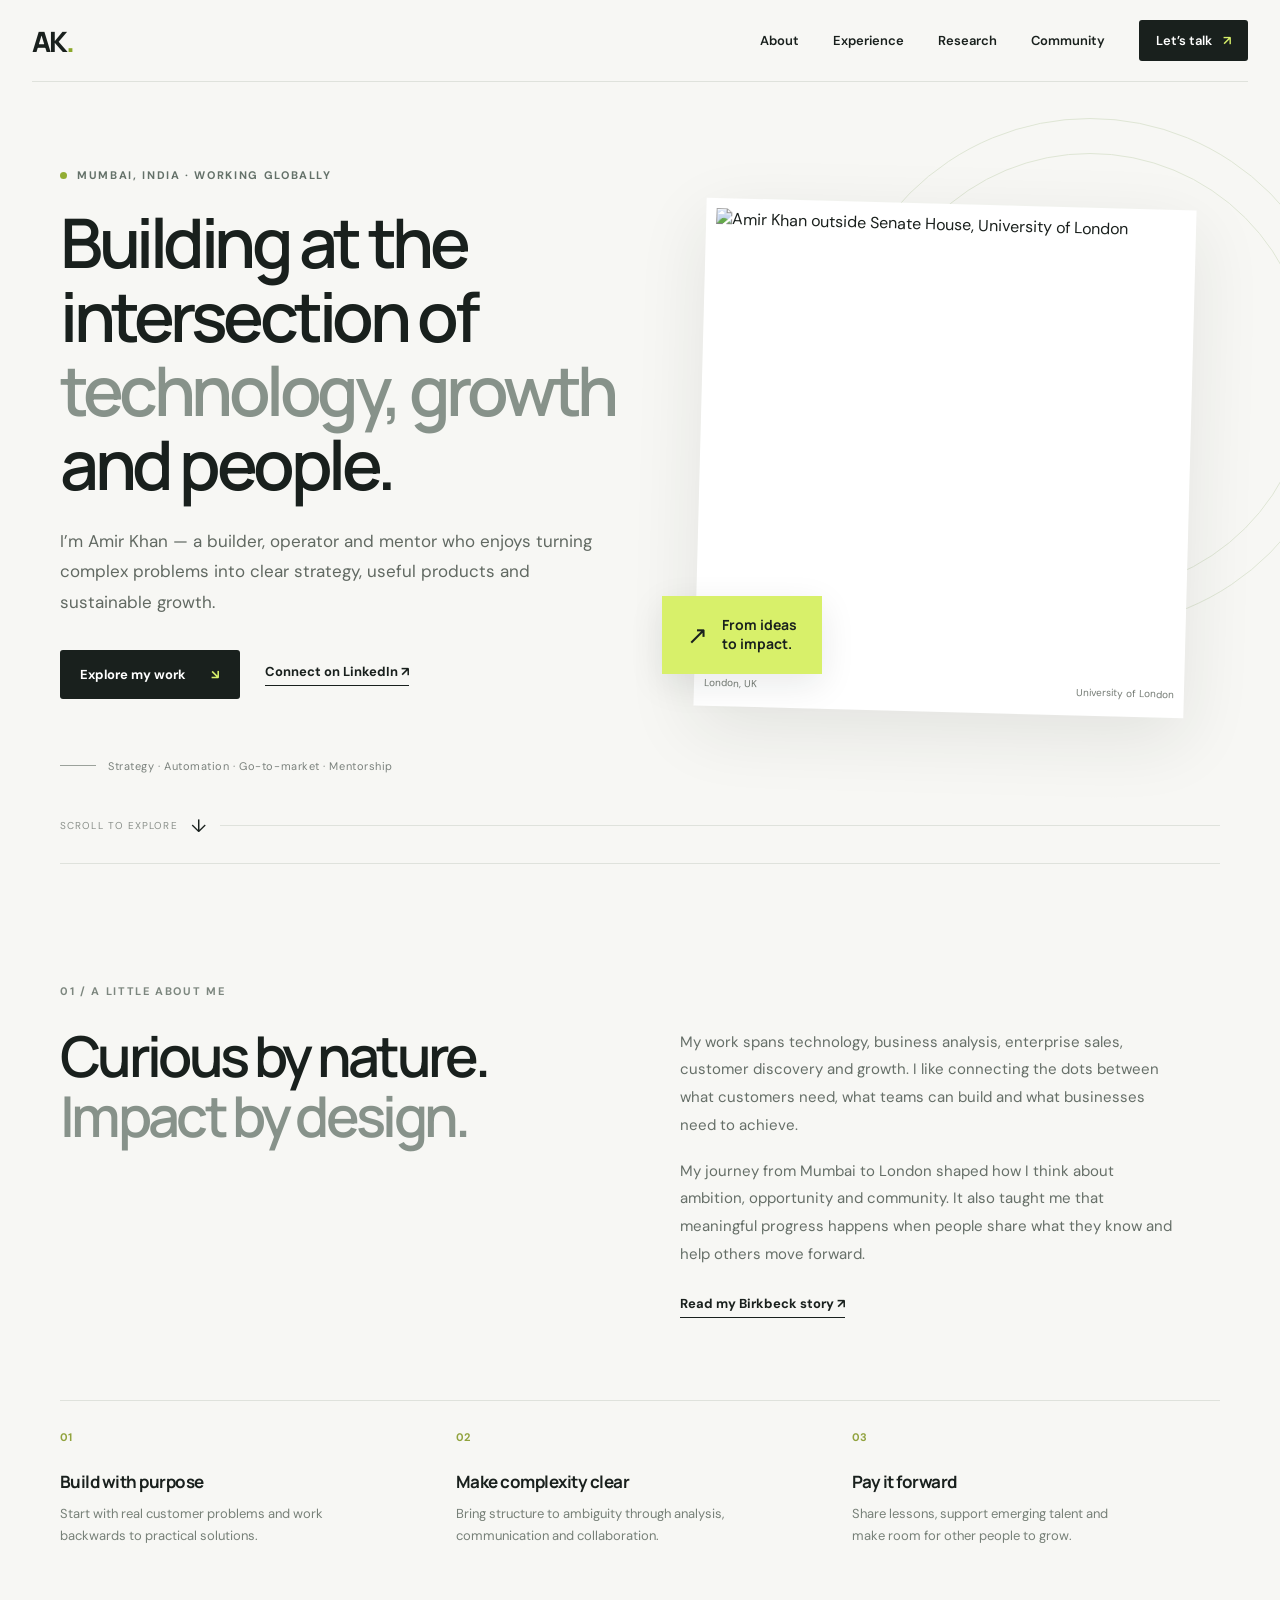
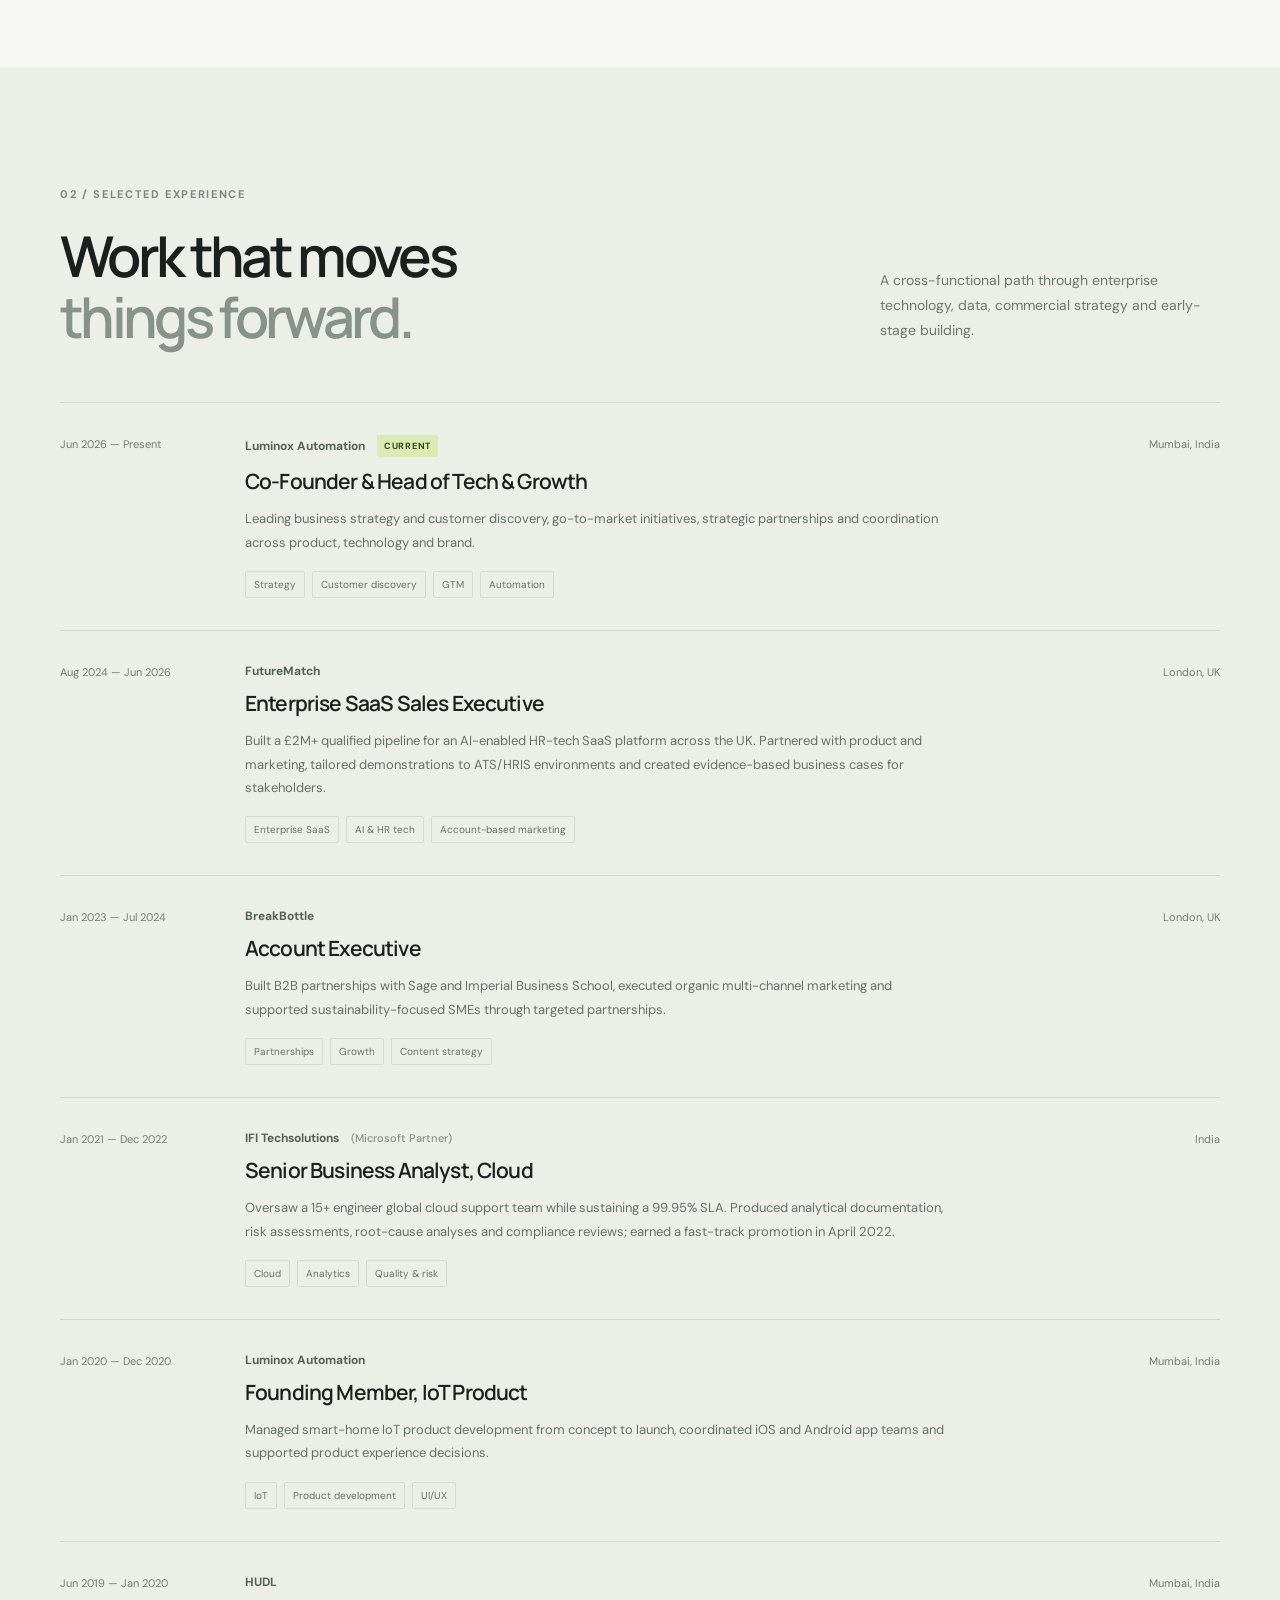
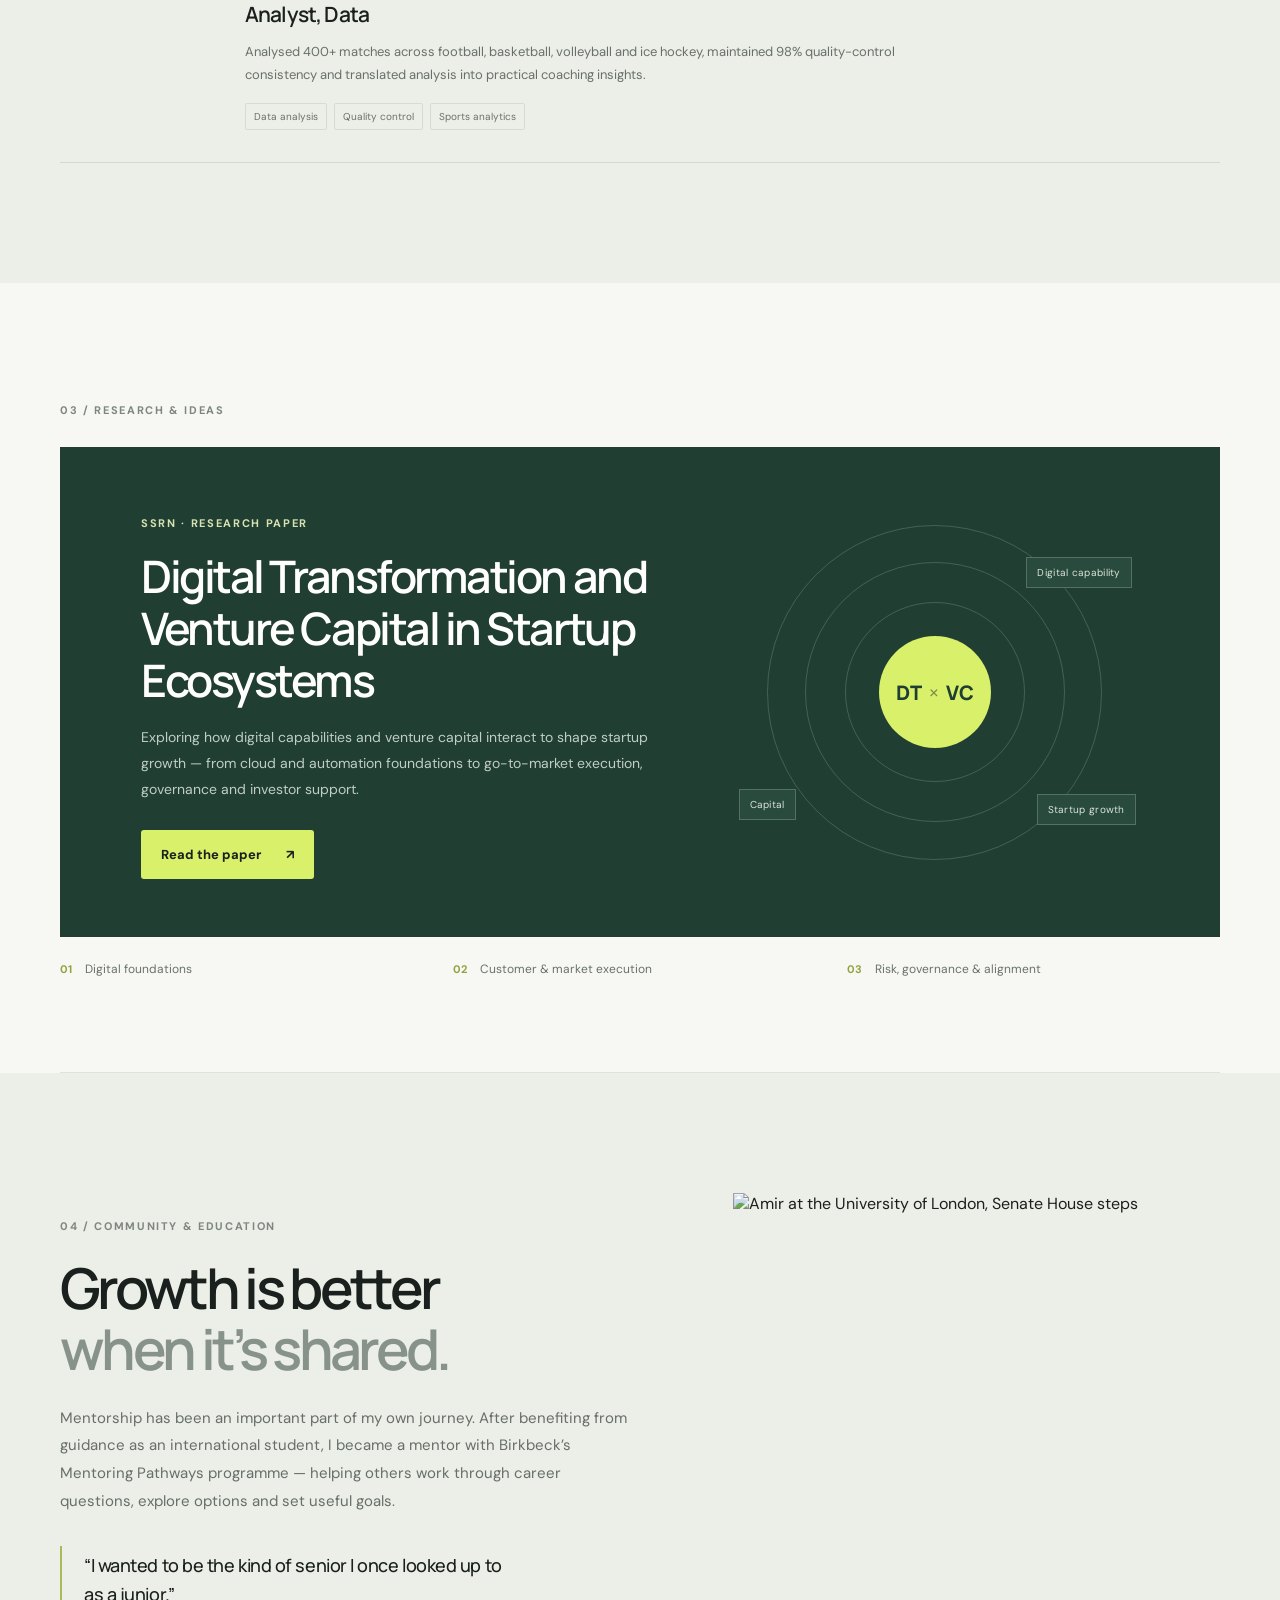
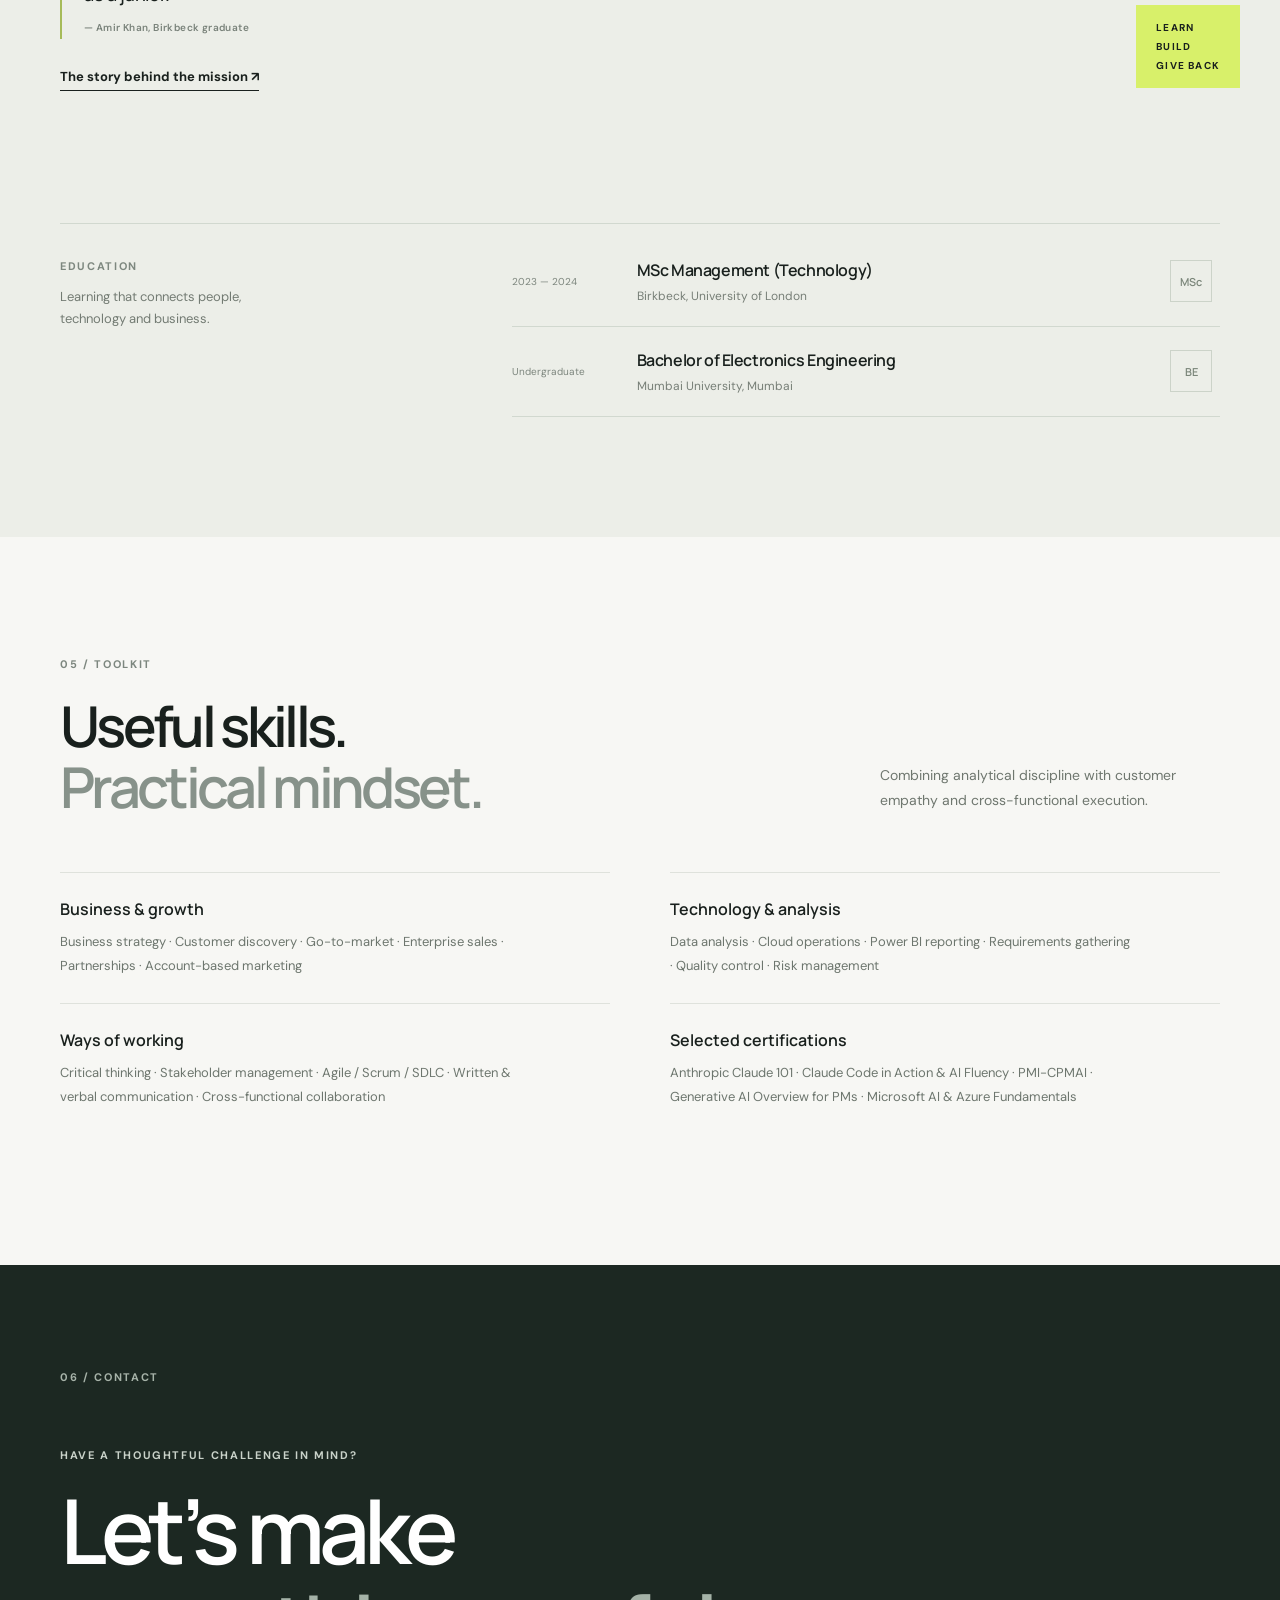
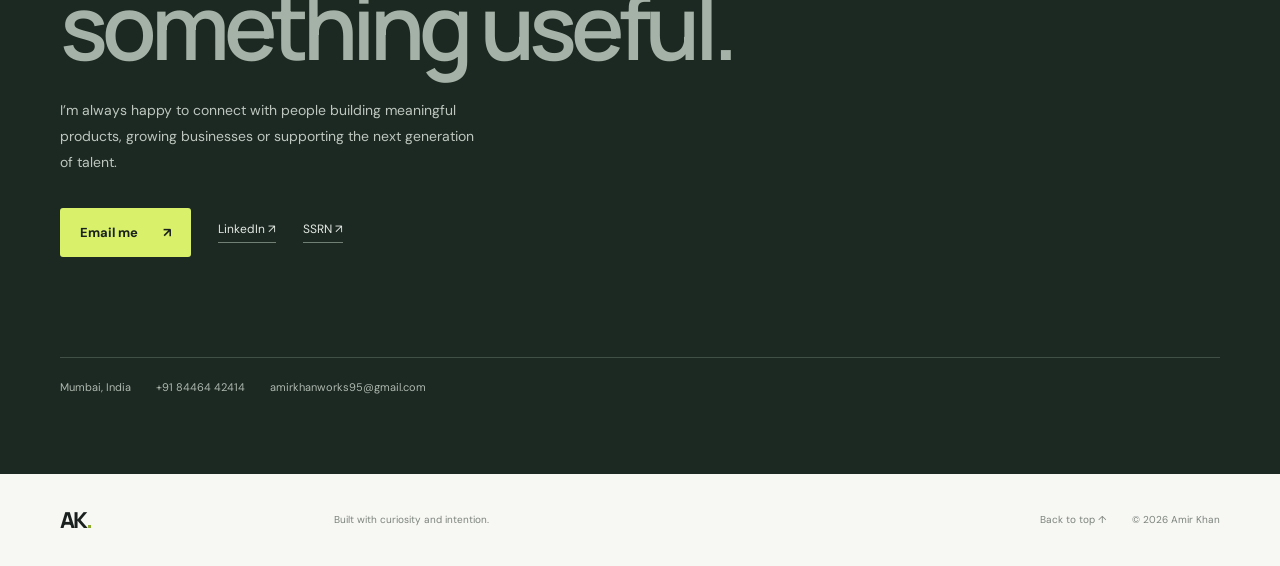
==== index.html @ 79681937 "Use reliable fallback imagery until personal photos are uploaded" ====
<!doctype html>
<html lang="en">
<head>
  <meta charset="utf-8">
  <meta name="viewport" content="width=device-width, initial-scale=1">
  <meta name="theme-color" content="#f7f7f4">
  <meta name="description" content="Amir Khan — builder, operator and mentor working across technology, growth, automation and startup ecosystems.">
  <title>Amir Khan — Builder, Operator, Mentor</title>
  <link rel="preconnect" href="https://fonts.googleapis.com">
  <link rel="preconnect" href="https://fonts.gstatic.com" crossorigin>
  <link href="https://fonts.googleapis.com/css2?family=DM+Sans:wght@400;500;600;700&family=Manrope:wght@400;500;600;700;800&display=swap" rel="stylesheet">
  <link rel="stylesheet" href="styles.css">
</head>
<body>
  <header class="site-header">
    <a class="wordmark" href="#top" aria-label="Amir Khan home">AK<span>.</span></a>
    <button class="menu-toggle" aria-expanded="false" aria-controls="site-nav">Menu</button>
    <nav id="site-nav" class="nav">
      <a href="#about">About</a>
      <a href="#work">Experience</a>
      <a href="#research">Research</a>
      <a href="#community">Community</a>
      <a class="nav-contact" href="#contact">Let’s talk <span>↗</span></a>
    </nav>
  </header>

  <main id="top">
    <section class="hero section-wrap">
      <div class="hero-copy">
        <p class="eyebrow"><span class="status-dot"></span> Mumbai, India · Working globally</p>
        <h1>Building at the intersection of <span>technology, growth</span> and people.</h1>
        <p class="hero-lede">I’m Amir Khan — a builder, operator and mentor who enjoys turning complex problems into clear strategy, useful products and sustainable growth.</p>
        <div class="hero-actions">
          <a class="button button-dark" href="#work">Explore my work <span>↘</span></a>
          <a class="text-link" href="https://linkedin.com/in/aaamirkhan" target="_blank" rel="noreferrer">Connect on LinkedIn ↗</a>
        </div>
        <div class="hero-note"><span class="note-line"></span><span>Strategy · Automation · Go-to-market · Mentorship</span></div>
      </div>
      <div class="hero-visual">
        <div class="photo-frame">
          <img src="https://images.unsplash.com/photo-1562774053-701939374585?auto=format&fit=crop&w=1100&q=85" alt="Amir Khan outside Senate House, University of London">
          <div class="photo-caption"><span>London, UK</span><span>University of London</span></div>
        </div>
        <div class="floating-card"><span class="floating-icon">↗</span><span>From ideas<br>to impact.</span></div>
        <div class="hero-orbit orbit-one"></div><div class="hero-orbit orbit-two"></div>
      </div>
      <div class="hero-bottom"><span>Scroll to explore</span><span class="scroll-mark">↓</span><span class="hero-bottom-line"></span></div>
    </section>

    <section id="about" class="intro section-wrap section">
      <div class="section-kicker">01 / A little about me</div>
      <div class="intro-content">
        <h2>Curious by nature.<br><span>Impact by design.</span></h2>
        <div class="intro-description">
          <p>My work spans technology, business analysis, enterprise sales, customer discovery and growth. I like connecting the dots between what customers need, what teams can build and what businesses need to achieve.</p>
          <p>My journey from Mumbai to London shaped how I think about ambition, opportunity and community. It also taught me that meaningful progress happens when people share what they know and help others move forward.</p>
          <a class="text-link" href="https://www.bbk.ac.uk/news/from-mentee-to-mentor-birkbeck-graduates-journey-comes-full-circle" target="_blank" rel="noreferrer">Read my Birkbeck story ↗</a>
        </div>
      </div>
      <div class="principles">
        <article><span>01</span><h3>Build with purpose</h3><p>Start with real customer problems and work backwards to practical solutions.</p></article>
        <article><span>02</span><h3>Make complexity clear</h3><p>Bring structure to ambiguity through analysis, communication and collaboration.</p></article>
        <article><span>03</span><h3>Pay it forward</h3><p>Share lessons, support emerging talent and make room for other people to grow.</p></article>
      </div>
    </section>

    <section id="work" class="work section">
      <div class="section-wrap">
        <div class="section-heading"><div><div class="section-kicker">02 / Selected experience</div><h2>Work that moves<br><span>things forward.</span></h2></div><p>A cross-functional path through enterprise technology, data, commercial strategy and early-stage building.</p></div>
        <div class="experience-list">
          <article class="experience-item">
            <div class="experience-date">Jun 2026 — Present</div>
            <div class="experience-main"><div class="experience-company">Luminox Automation <span class="tag">Current</span></div><h3>Co-Founder &amp; Head of Tech &amp; Growth</h3><p>Leading business strategy and customer discovery, go-to-market initiatives, strategic partnerships and coordination across product, technology and brand.</p><div class="chips"><span>Strategy</span><span>Customer discovery</span><span>GTM</span><span>Automation</span></div></div>
            <div class="experience-location">Mumbai, India</div>
          </article>
          <article class="experience-item">
            <div class="experience-date">Aug 2024 — Jun 2026</div>
            <div class="experience-main"><div class="experience-company">FutureMatch</div><h3>Enterprise SaaS Sales Executive</h3><p>Built a £2M+ qualified pipeline for an AI-enabled HR-tech SaaS platform across the UK. Partnered with product and marketing, tailored demonstrations to ATS/HRIS environments and created evidence-based business cases for stakeholders.</p><div class="chips"><span>Enterprise SaaS</span><span>AI &amp; HR tech</span><span>Account-based marketing</span></div></div>
            <div class="experience-location">London, UK</div>
          </article>
          <article class="experience-item">
            <div class="experience-date">Jan 2023 — Jul 2024</div>
            <div class="experience-main"><div class="experience-company">BreakBottle</div><h3>Account Executive</h3><p>Built B2B partnerships with Sage and Imperial Business School, executed organic multi-channel marketing and supported sustainability-focused SMEs through targeted partnerships.</p><div class="chips"><span>Partnerships</span><span>Growth</span><span>Content strategy</span></div></div>
            <div class="experience-location">London, UK</div>
          </article>
          <article class="experience-item">
            <div class="experience-date">Jan 2021 — Dec 2022</div>
            <div class="experience-main"><div class="experience-company">IFI Techsolutions <span class="muted">(Microsoft Partner)</span></div><h3>Senior Business Analyst, Cloud</h3><p>Oversaw a 15+ engineer global cloud support team while sustaining a 99.95% SLA. Produced analytical documentation, risk assessments, root-cause analyses and compliance reviews; earned a fast-track promotion in April 2022.</p><div class="chips"><span>Cloud</span><span>Analytics</span><span>Quality &amp; risk</span></div></div>
            <div class="experience-location">India</div>
          </article>
          <article class="experience-item">
            <div class="experience-date">Jan 2020 — Dec 2020</div>
            <div class="experience-main"><div class="experience-company">Luminox Automation</div><h3>Founding Member, IoT Product</h3><p>Managed smart-home IoT product development from concept to launch, coordinated iOS and Android app teams and supported product experience decisions.</p><div class="chips"><span>IoT</span><span>Product development</span><span>UI/UX</span></div></div>
            <div class="experience-location">Mumbai, India</div>
          </article>
          <article class="experience-item">
            <div class="experience-date">Jun 2019 — Jan 2020</div>
            <div class="experience-main"><div class="experience-company">HUDL</div><h3>Analyst, Data</h3><p>Analysed 400+ matches across football, basketball, volleyball and ice hockey, maintained 98% quality-control consistency and translated analysis into practical coaching insights.</p><div class="chips"><span>Data analysis</span><span>Quality control</span><span>Sports analytics</span></div></div>
            <div class="experience-location">Mumbai, India</div>
          </article>
        </div>
      </div>
    </section>

    <section id="research" class="research section-wrap section">
      <div class="section-kicker">03 / Research &amp; ideas</div>
      <div class="research-feature">
        <div class="research-copy"><p class="eyebrow">SSRN · Research paper</p><h2>Digital Transformation and Venture Capital in Startup Ecosystems</h2><p>Exploring how digital capabilities and venture capital interact to shape startup growth — from cloud and automation foundations to go-to-market execution, governance and investor support.</p><a class="button button-light" href="https://papers.ssrn.com/sol3/papers.cfm?abstract_id=6210800" target="_blank" rel="noreferrer">Read the paper <span>↗</span></a></div>
        <div class="research-graphic" aria-hidden="true"><div class="graphic-ring ring-a"></div><div class="graphic-ring ring-b"></div><div class="graphic-ring ring-c"></div><div class="graphic-core">DT<span>×</span>VC</div><span class="graphic-label label-a">Digital capability</span><span class="graphic-label label-b">Capital</span><span class="graphic-label label-c">Startup growth</span></div>
      </div>
      <div class="research-points"><div><span>01</span><p>Digital foundations</p></div><div><span>02</span><p>Customer &amp; market execution</p></div><div><span>03</span><p>Risk, governance &amp; alignment</p></div></div>
    </section>

    <section id="community" class="community section">
      <div class="section-wrap community-grid">
        <div class="community-copy"><div class="section-kicker">04 / Community &amp; education</div><h2>Growth is better<br><span>when it’s shared.</span></h2><p>Mentorship has been an important part of my own journey. After benefiting from guidance as an international student, I became a mentor with Birkbeck’s Mentoring Pathways programme — helping others work through career questions, explore options and set useful goals.</p><blockquote>“I wanted to be the kind of senior I once looked up to as a junior.”<cite>— Amir Khan, Birkbeck graduate</cite></blockquote><a class="text-link" href="https://www.bbk.ac.uk/news/from-mentee-to-mentor-birkbeck-graduates-journey-comes-full-circle" target="_blank" rel="noreferrer">The story behind the mission ↗</a></div>
        <div class="community-photo"><img src="https://images.unsplash.com/photo-1564981797816-1043664bf78d?auto=format&fit=crop&w=1100&q=85" alt="Amir at the University of London, Senate House steps"><div class="photo-stamp"><span>LEARN</span><span>BUILD</span><span>GIVE BACK</span></div></div>
      </div>
      <div class="section-wrap education">
        <div class="education-heading"><div class="section-kicker">Education</div><p>Learning that connects people, technology and business.</p></div>
        <div class="education-list">
          <article><div class="edu-year">2023 — 2024</div><div><h3>MSc Management (Technology)</h3><p>Birkbeck, University of London</p></div><span class="edu-mark">MSc</span></article>
          <article><div class="edu-year">Undergraduate</div><div><h3>Bachelor of Electronics Engineering</h3><p>Mumbai University, Mumbai</p></div><span class="edu-mark">BE</span></article>
        </div>
      </div>
    </section>

    <section class="skills section-wrap section">
      <div class="section-kicker">05 / Toolkit</div><div class="section-heading"><div><h2>Useful skills.<br><span>Practical mindset.</span></h2></div><p>Combining analytical discipline with customer empathy and cross-functional execution.</p></div>
      <div class="skill-groups">
        <div><h3>Business &amp; growth</h3><p>Business strategy · Customer discovery · Go-to-market · Enterprise sales · Partnerships · Account-based marketing</p></div>
        <div><h3>Technology &amp; analysis</h3><p>Data analysis · Cloud operations · Power BI reporting · Requirements gathering · Quality control · Risk management</p></div>
        <div><h3>Ways of working</h3><p>Critical thinking · Stakeholder management · Agile / Scrum / SDLC · Written &amp; verbal communication · Cross-functional collaboration</p></div>
        <div><h3>Selected certifications</h3><p>Anthropic Claude 101 · Claude Code in Action &amp; AI Fluency · PMI-CPMAI · Generative AI Overview for PMs · Microsoft AI &amp; Azure Fundamentals</p></div>
      </div>
    </section>

    <section id="contact" class="contact section">
      <div class="section-wrap contact-wrap"><div class="section-kicker">06 / Contact</div><p class="eyebrow">Have a thoughtful challenge in mind?</p><h2>Let’s make<br><span>something useful.</span></h2><p class="contact-lede">I’m always happy to connect with people building meaningful products, growing businesses or supporting the next generation of talent.</p><div class="contact-actions"><a class="button button-light" href="mailto:amirkhanworks95@gmail.com">Email me <span>↗</span></a><a class="contact-link" href="https://linkedin.com/in/aaamirkhan" target="_blank" rel="noreferrer">LinkedIn ↗</a><a class="contact-link" href="https://papers.ssrn.com/sol3/papers.cfm?abstract_id=6210800" target="_blank" rel="noreferrer">SSRN ↗</a></div><div class="contact-meta"><span>Mumbai, India</span><span>+91 84464 42414</span><a href="mailto:amirkhanworks95@gmail.com">amirkhanworks95@gmail.com</a></div></div>
    </section>
  </main>

  <footer class="footer section-wrap"><a class="wordmark" href="#top">AK<span>.</span></a><p>Built with curiosity and intention.</p><a href="#top" class="back-top">Back to top ↑</a><span class="copyright">© <span id="year"></span> Amir Khan</span></footer>
  <script src="script.js"></script>
</body>
</html>
---- styles.css ----
:root{--ink:#19201d;--muted:#777e78;--paper:#f7f7f4;--white:#fff;--line:#dfe2dc;--lime:#d8f06a;--forest:#203e32;--display:"Manrope",sans-serif;--body:"DM Sans",sans-serif}*{box-sizing:border-box}html{scroll-behavior:smooth;scroll-padding-top:90px}body{margin:0;background:var(--paper);color:var(--ink);font-family:var(--body);-webkit-font-smoothing:antialiased}a{color:inherit;text-decoration:none}img{display:block;max-width:100%}.section-wrap{width:min(1160px,calc(100% - 64px));margin-inline:auto}.section{padding-top:120px;padding-bottom:120px}.site-header{height:82px;display:flex;align-items:center;justify-content:space-between;width:min(1280px,calc(100% - 64px));margin:auto;border-bottom:1px solid var(--line)}.wordmark{font-family:var(--display);font-weight:800;letter-spacing:-.08em;font-size:28px}.wordmark span{color:#8ca82a}.nav{display:flex;align-items:center;gap:34px;font-size:13px;font-weight:600}.nav a{transition:opacity .2s}.nav a:hover,.text-link:hover{opacity:.58}.nav-contact{background:var(--ink);color:white;padding:12px 17px;border-radius:3px}.nav-contact span{margin-left:8px;color:var(--lime)}.menu-toggle{display:none;background:none;border:0;font:600 14px var(--body)}.hero{min-height:690px;display:grid;grid-template-columns:1.05fr .95fr;gap:44px;align-items:center;padding-top:75px;padding-bottom:90px;position:relative}.eyebrow,.section-kicker{font-size:11px;text-transform:uppercase;letter-spacing:.15em;font-weight:700}.eyebrow{display:flex;align-items:center;gap:10px;color:#647169}.status-dot{height:7px;width:7px;display:inline-block;border-radius:50%;background:#92ad33}.hero h1,.intro h2,.section-heading h2,.community h2,.contact h2{font-family:var(--display);font-weight:600;letter-spacing:-.065em;line-height:1.08;margin:24px 0}.hero h1{font-size:clamp(46px,5.35vw,72px);max-width:660px}.hero h1 span,.intro h2 span,.section-heading h2 span,.community h2 span{color:#87928a}.hero-lede{font-size:17px;line-height:1.8;color:#616962;max-width:535px}.hero-actions{display:flex;align-items:center;gap:25px;margin-top:32px}.button{display:inline-flex;align-items:center;gap:25px;padding:16px 20px;font-size:13px;font-weight:700;border-radius:3px;transition:transform .2s,background .2s}.button:hover{transform:translateY(-2px)}.button-dark{background:var(--ink);color:white}.button-dark span{color:var(--lime)}.button-light{background:var(--lime);color:var(--ink)}.text-link{font-size:13px;font-weight:700;border-bottom:1px solid currentColor;padding-bottom:5px;transition:opacity .2s}.hero-note{display:flex;align-items:center;gap:12px;margin-top:60px;font-size:11px;letter-spacing:.05em;color:#7b827d}.note-line{width:36px;height:1px;background:#9ba29b}.hero-visual{position:relative;padding:16px 30px 30px 10px}.photo-frame{position:relative;z-index:2;background:white;padding:10px 10px 0;box-shadow:0 22px 70px #20282018;transform:rotate(1.5deg)}.photo-frame img{width:100%;height:450px;object-fit:cover;object-position:center 30%;filter:saturate(.8)}.photo-caption{height:48px;display:flex;align-items:center;justify-content:space-between;font-size:10px;color:#737a73}.floating-card{position:absolute;z-index:3;left:-28px;bottom:68px;background:var(--lime);padding:20px 25px;display:flex;align-items:center;gap:14px;font-family:var(--display);font-size:14px;font-weight:700;line-height:1.35;box-shadow:0 10px 35px #19201d18}.floating-icon{font-size:25px;font-weight:400}.hero-orbit{position:absolute;border:1px solid #dfe6d5;border-radius:50%;z-index:1}.orbit-one{width:440px;height:440px;right:-90px;top:-35px}.orbit-two{width:510px;height:510px;right:-125px;top:-70px}.hero-bottom{position:absolute;bottom:25px;left:0;right:0;display:flex;align-items:center;gap:13px;font-size:10px;letter-spacing:.11em;text-transform:uppercase;color:#8b918b}.scroll-mark{font-size:18px;color:var(--ink)}.hero-bottom-line{height:1px;flex:1;background:var(--line)}.section-kicker{color:#7d877f;white-space:nowrap}.intro{border-top:1px solid var(--line)}.intro-content{display:grid;grid-template-columns:1fr 1fr;gap:80px;align-items:start;margin-top:28px}.intro h2,.section-heading h2,.community h2{font-size:clamp(38px,4.4vw,58px);margin:0}.intro-description{padding-top:3px;max-width:500px}.intro-description p,.community-copy>p{font-size:15px;line-height:1.85;color:#666f68;margin:0 0 18px}.intro-description .text-link{display:inline-block;margin-top:8px}.principles{display:grid;grid-template-columns:repeat(3,1fr);gap:28px;margin-top:82px;padding-top:24px;border-top:1px solid var(--line)}.principles article{padding-right:22px}.principles article>span,.research-points span{font-size:11px;color:#91a33e;font-weight:700}.principles h3{font-family:var(--display);font-size:17px;letter-spacing:-.03em;margin:24px 0 10px}.principles p{font-size:13px;line-height:1.7;color:#778078;margin:0;max-width:270px}.work{background:#eceee8}.section-heading{display:flex;justify-content:space-between;align-items:end;gap:40px;margin-bottom:55px}.section-heading h2{margin-top:25px}.section-heading>p{max-width:340px;font-size:14px;line-height:1.8;color:#6f776f;margin:0 0 4px}.experience-list{border-top:1px solid #d2d8cf}.experience-item{display:grid;grid-template-columns:150px 1fr 120px;gap:35px;border-bottom:1px solid #d2d8cf;padding:32px 0}.experience-date,.experience-location{font-size:11px;color:#747e75;line-height:1.7}.experience-location{text-align:right}.experience-company{font-size:12px;font-weight:700;color:#536358;margin-bottom:10px;display:flex;align-items:center;gap:12px}.tag{font-size:9px;font-weight:700;text-transform:uppercase;letter-spacing:.08em;color:#344523;background:#dcebb1;padding:5px 7px}.experience-main h3{font-family:var(--display);font-size:21px;letter-spacing:-.04em;margin:0 0 12px;font-weight:600}.experience-main>p{font-size:13px;line-height:1.8;color:#687169;max-width:700px;margin:0}.muted{color:#8b938b;font-size:11px;font-weight:500}.chips{display:flex;gap:7px;flex-wrap:wrap;margin-top:17px}.chips span{border:1px solid #d7dcd3;border-radius:2px;padding:6px 8px;font-size:10px;color:#697269}.research{padding-bottom:0}.research-feature{display:grid;grid-template-columns:1fr .75fr;gap:45px;align-items:center;background:var(--forest);color:white;margin-top:30px;padding:58px 7%;overflow:hidden;position:relative}.research-copy{position:relative;z-index:2}.research-copy .eyebrow{color:#d6e3b1}.research-copy h2{font:600 clamp(30px,3.5vw,46px)/1.15 var(--display);letter-spacing:-.055em;margin:20px 0}.research-copy>p:not(.eyebrow){font-size:14px;line-height:1.85;color:#c0cec4;max-width:520px;margin-bottom:27px}.research-graphic{height:320px;position:relative;display:flex;align-items:center;justify-content:center}.graphic-ring{position:absolute;border:1px solid #8da89455;border-radius:50%;aspect-ratio:1}.ring-a{width:180px}.ring-b{width:260px}.ring-c{width:335px}.graphic-core{height:112px;width:112px;border-radius:50%;display:flex;align-items:center;justify-content:center;gap:7px;background:var(--lime);color:#203e32;font:800 20px var(--display);z-index:1}.graphic-core span{font-weight:400;color:#7b8c4b}.graphic-label{position:absolute;font-size:10px;letter-spacing:.03em;color:#dbe4db;background:#294b3d;padding:8px 10px;border:1px solid #54725f}.label-a{top:25px;right:7px}.label-b{bottom:32px;left:8px}.label-c{bottom:27px;right:3px}.research-points{display:grid;grid-template-columns:repeat(3,1fr);gap:20px;padding:24px 0 95px;border-bottom:1px solid var(--line)}.research-points>div{display:flex;gap:13px;align-items:center}.research-points p{margin:0;font-size:12px;color:#69736a}.community{background:#eceee8}.community-grid{display:grid;grid-template-columns:1fr .85fr;align-items:center;gap:100px}.community h2{margin:25px 0}.community-copy blockquote{margin:30px 0 26px;padding:5px 0 5px 22px;border-left:2px solid #a6bb59;font:500 18px/1.6 var(--display);letter-spacing:-.025em;max-width:450px}.community-copy cite{display:block;font:600 10px var(--body);letter-spacing:.04em;color:#79827a;margin-top:13px}.community-photo{height:520px;position:relative}.community-photo img{width:100%;height:100%;object-fit:cover;object-position:center 20%;filter:saturate(.75)}.photo-stamp{position:absolute;right:-20px;bottom:25px;display:flex;flex-direction:column;gap:6px;background:var(--lime);padding:16px 20px;font-size:10px;letter-spacing:.12em;font-weight:700}.education{display:grid;grid-template-columns:.7fr 1.3fr;gap:70px;margin-top:110px;padding-top:35px;border-top:1px solid #d1d8cf}.education-heading p{font-size:13px;color:#737b73;line-height:1.7;max-width:200px}.education-list article{display:grid;grid-template-columns:105px 1fr 50px;gap:20px;align-items:center;padding:22px 0;border-bottom:1px solid #d1d8cf}.education-list article:first-child{padding-top:0}.edu-year{font-size:10px;color:#7c857d}.education-list h3{font:600 16px var(--display);letter-spacing:-.025em;margin:0 0 7px}.education-list p{font-size:12px;color:#777f77;margin:0}.edu-mark{display:grid;place-items:center;width:42px;height:42px;border:1px solid #ccd3c9;font:600 11px var(--display);color:#7b867a}.skills{padding-bottom:130px}.skill-groups{display:grid;grid-template-columns:1fr 1fr;gap:0 60px;margin-top:42px}.skill-groups>div{padding:25px 0;border-top:1px solid var(--line)}.skill-groups h3{font:600 16px var(--display);margin:0 0 10px}.skill-groups p{font-size:13px;line-height:1.85;color:#6d766e;margin:0;max-width:460px}.contact{background:#1c2822;color:#fff;padding:105px 0 80px}.contact-wrap{position:relative}.contact .section-kicker{color:#a7b3a9}.contact .eyebrow{color:#c9d2c9;margin-top:64px}.contact h2{font-size:clamp(50px,7vw,90px);margin:20px 0 23px}.contact h2 span{color:#a4b2a7}.contact-lede{max-width:430px;color:#bdc7bf;font-size:14px;line-height:1.85}.contact-actions{display:flex;align-items:center;gap:27px;margin-top:32px}.contact-link{font-size:12px;color:#e3e9e3;border-bottom:1px solid #718075;padding-bottom:5px}.contact-meta{display:flex;flex-wrap:wrap;gap:25px;margin-top:100px;padding-top:22px;border-top:1px solid #405047;color:#aeb9b0;font-size:11px}.contact-meta a:hover{color:var(--lime)}.footer{display:grid;grid-template-columns:1fr 2fr 1fr auto;gap:25px;align-items:center;min-height:92px}.footer p,.copyright,.back-top{font-size:10px;color:#7b837c;margin:0}.back-top{text-align:right}.copyright{text-align:right}.footer .wordmark{font-size:22px}.menu-open .nav{display:flex}@media(max-width:900px){.hero{gap:25px;min-height:610px}.hero h1{font-size:clamp(42px,6vw,60px)}.photo-frame img{height:390px}.hero-orbit{transform:scale(.8);transform-origin:center}.community-grid{gap:50px}.community-photo{height:450px}.research-feature{padding:45px 5%;gap:20px}.research-graphic{transform:scale(.85)}}@media(max-width:680px){.section-wrap,.site-header{width:calc(100% - 40px)}.site-header{height:70px}.menu-toggle{display:block}.nav{display:none;position:absolute;z-index:10;top:70px;left:0;right:0;background:var(--paper);padding:22px 20px 26px;flex-direction:column;align-items:stretch;gap:20px;border-bottom:1px solid var(--line)}.menu-open .nav{display:flex}.nav-contact{align-self:flex-start}.hero{display:flex;flex-direction:column;align-items:stretch;padding-top:60px;padding-bottom:80px;gap:42px}.hero h1{font-size:clamp(42px,12vw,60px)}.hero-lede{font-size:15px}.hero-note{margin-top:35px}.hero-visual{width:88%;align-self:center;padding:0 6px 20px}.photo-frame img{height:410px}.floating-card{left:-30px;bottom:55px}.hero-orbit{right:-100px;top:-50px;transform:scale(.75)}.orbit-two{display:none}.hero-bottom{bottom:18px}.section{padding-top:80px;padding-bottom:80px}.intro-content,.community-grid,.education,.research-feature{grid-template-columns:1fr;gap:28px}.intro h2,.section-heading h2,.community h2{font-size:43px}.principles{grid-template-columns:1fr;gap:28px;margin-top:50px}.principles article{display:grid;grid-template-columns:26px 1fr;gap:0 15px;padding:0}.principles article>span{grid-row:span 2}.principles h3{margin:0 0 8px}.principles p{max-width:none}.section-heading{display:block;margin-bottom:35px}.section-heading>p{margin-top:24px}.experience-item{grid-template-columns:1fr auto;gap:10px 18px;padding:25px 0}.experience-date{grid-column:1}.experience-location{grid-column:2;grid-row:1;text-align:right}.experience-main{grid-column:1 / -1}.experience-main h3{font-size:19px}.research-feature{padding:34px 24px}.research-copy h2{font-size:34px}.research-graphic{height:270px;transform:scale(.88);margin-top:-12px}.ring-c{width:300px}.research-points{grid-template-columns:1fr;gap:13px;padding:22px 0 65px}.community-photo{height:440px;width:92%;margin-left:auto}.photo-stamp{right:-14px}.education{margin-top:65px;padding-top:28px}.education-heading p{max-width:300px}.education-list article{grid-template-columns:83px 1fr 40px;gap:12px}.education-list h3{font-size:14px;line-height:1.45}.edu-mark{height:36px;width:36px}.skill-groups{grid-template-columns:1fr;gap:0;margin-top:25px}.contact{padding:80px 0 55px}.contact .eyebrow{margin-top:50px}.contact h2{font-size:clamp(47px,13vw,72px)}.contact-meta{gap:14px 20px;margin-top:65px}.footer{grid-template-columns:1fr auto;gap:10px;padding-top:20px;padding-bottom:20px}.footer p{grid-column:1}.back-top{grid-column:2;grid-row:1}.copyright{grid-column:2;grid-row:2}.footer .wordmark{grid-column:1;grid-row:1}.footer p{grid-row:2}}@media(prefers-reduced-motion:reduce){html{scroll-behavior:auto}*,*::before,*::after{transition:none!important}}
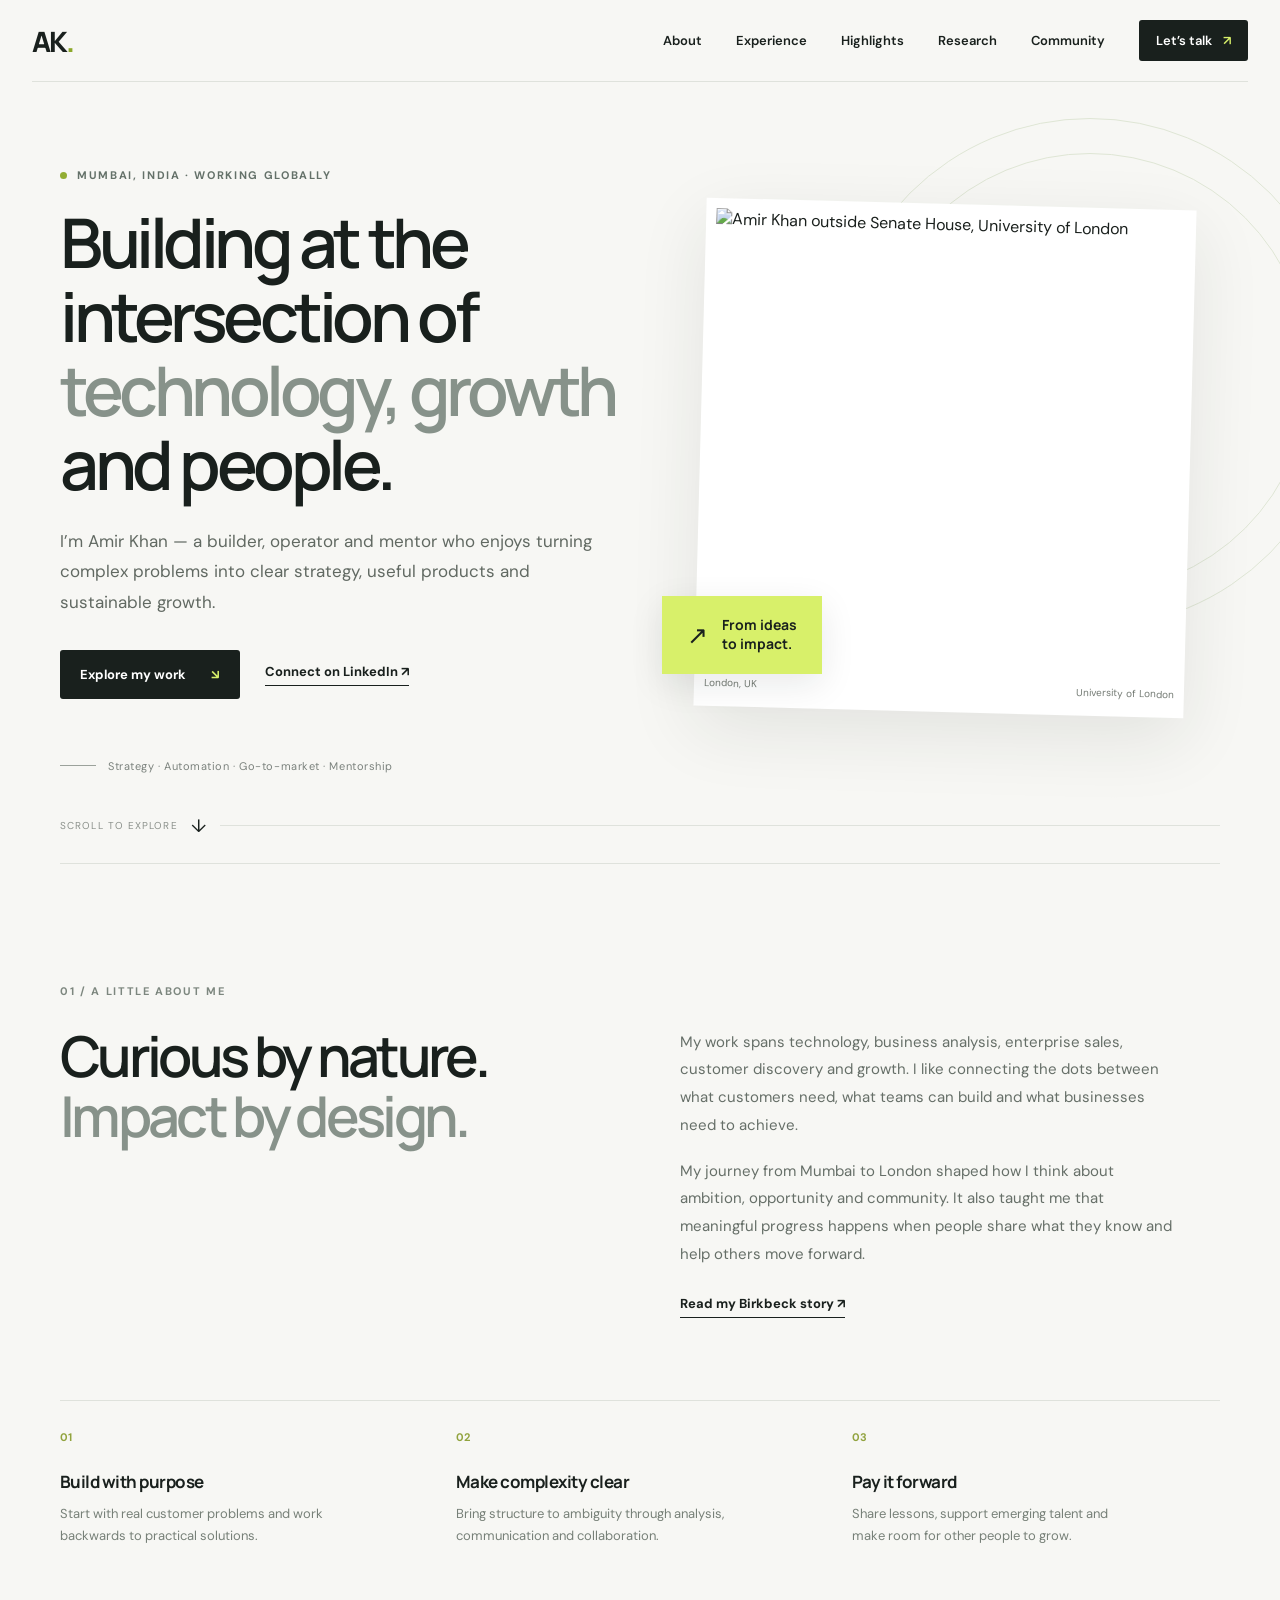
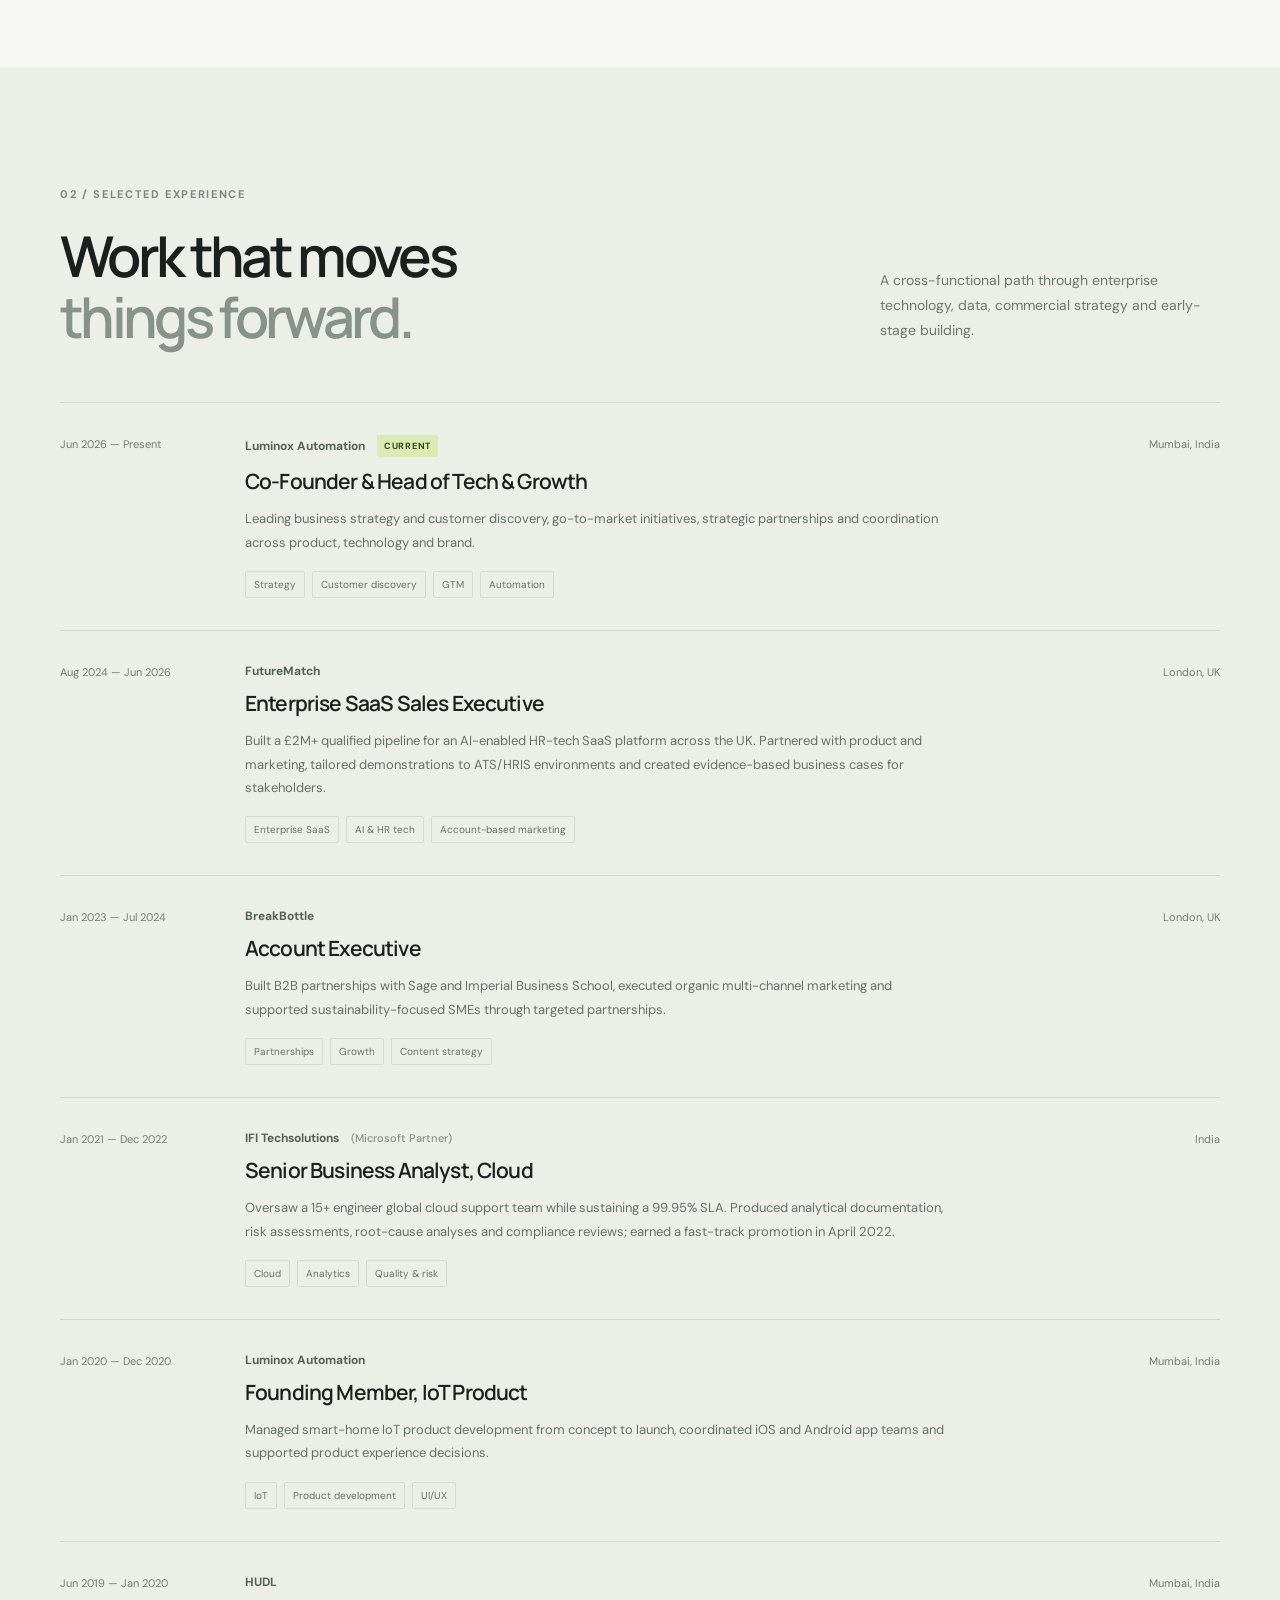
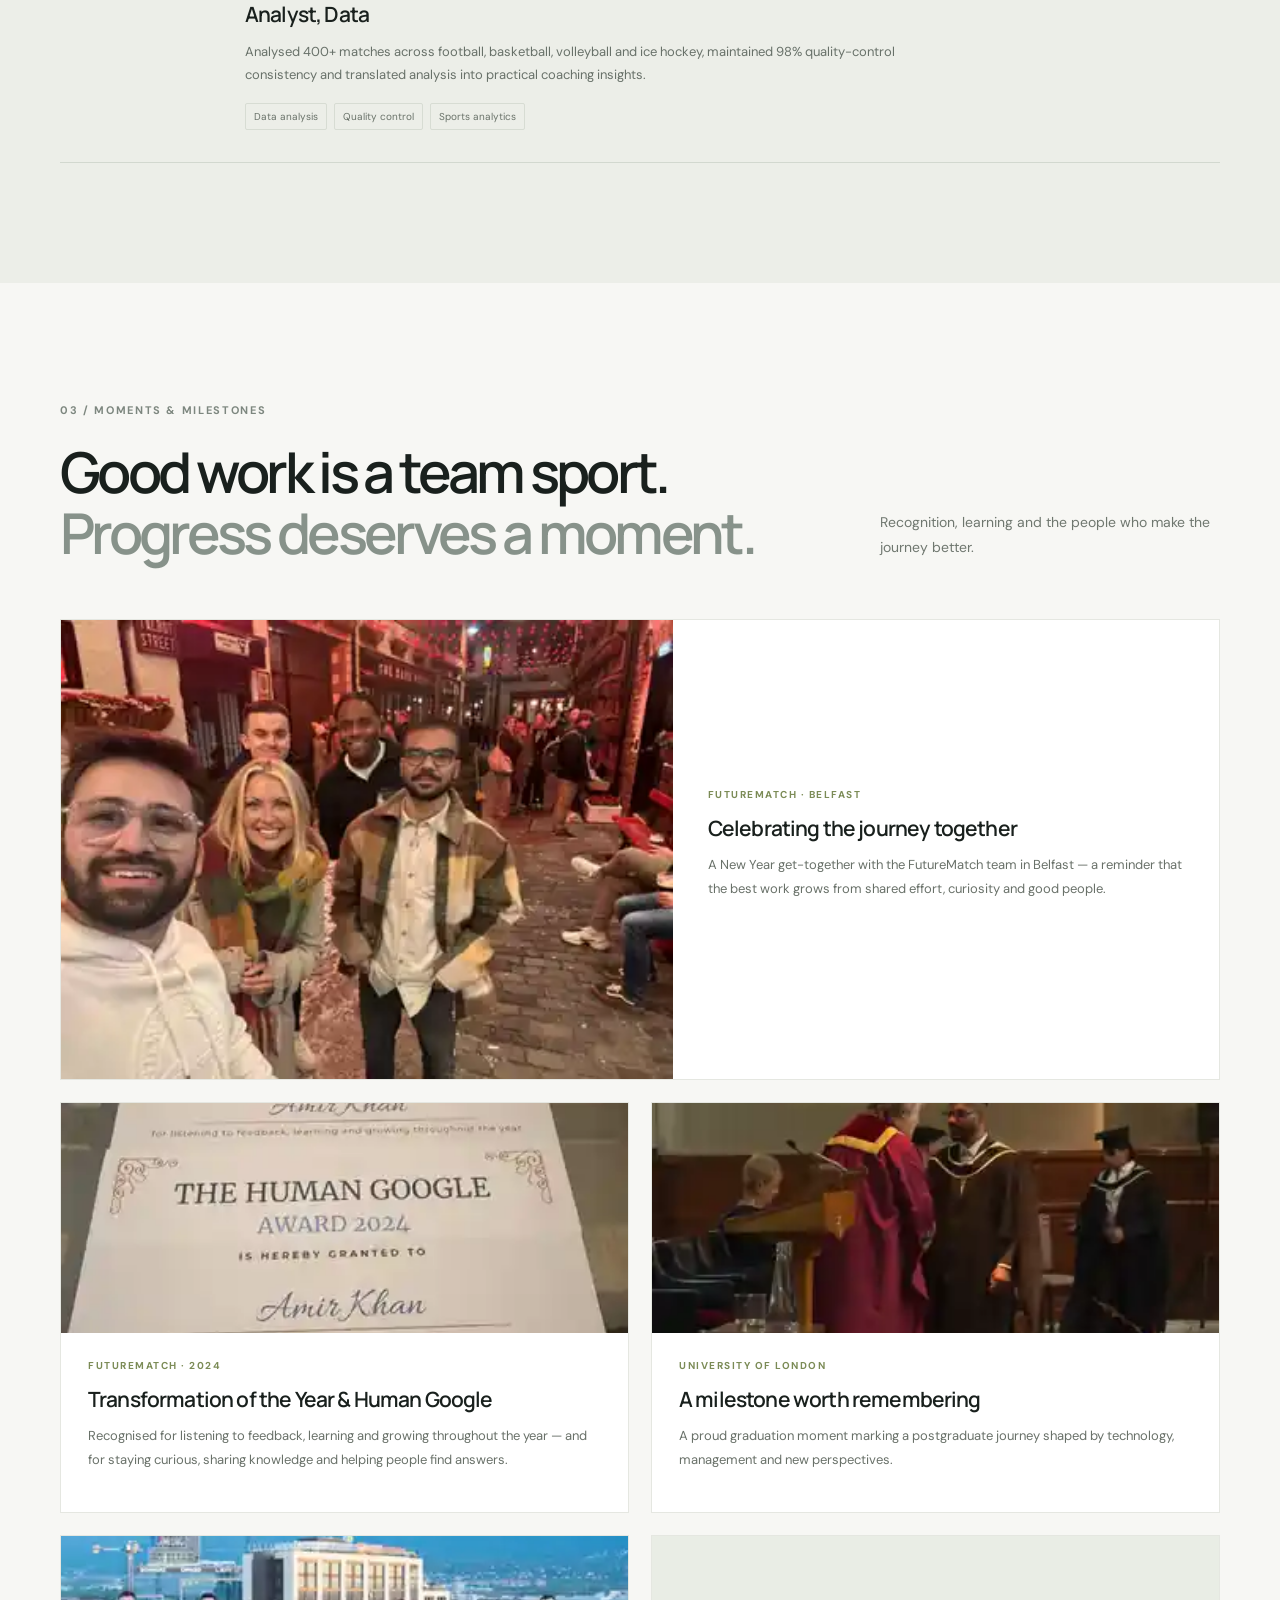
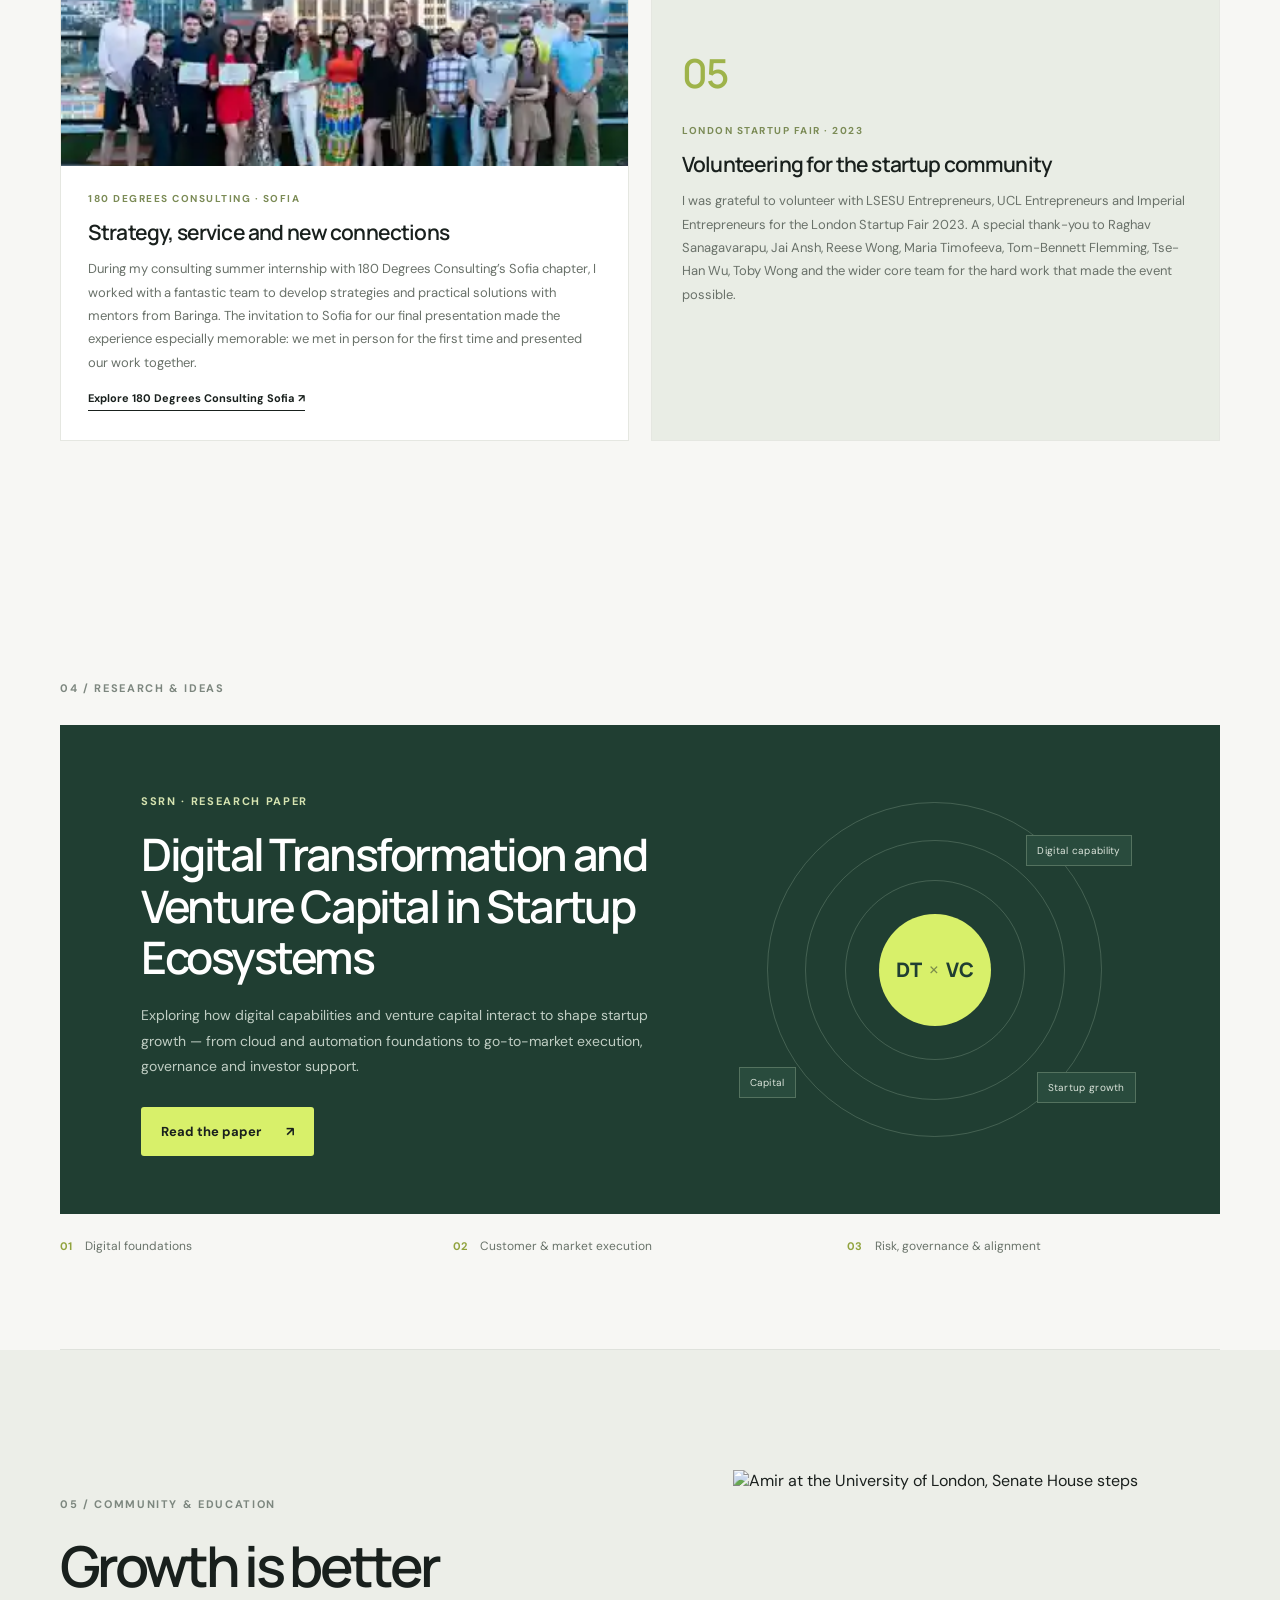
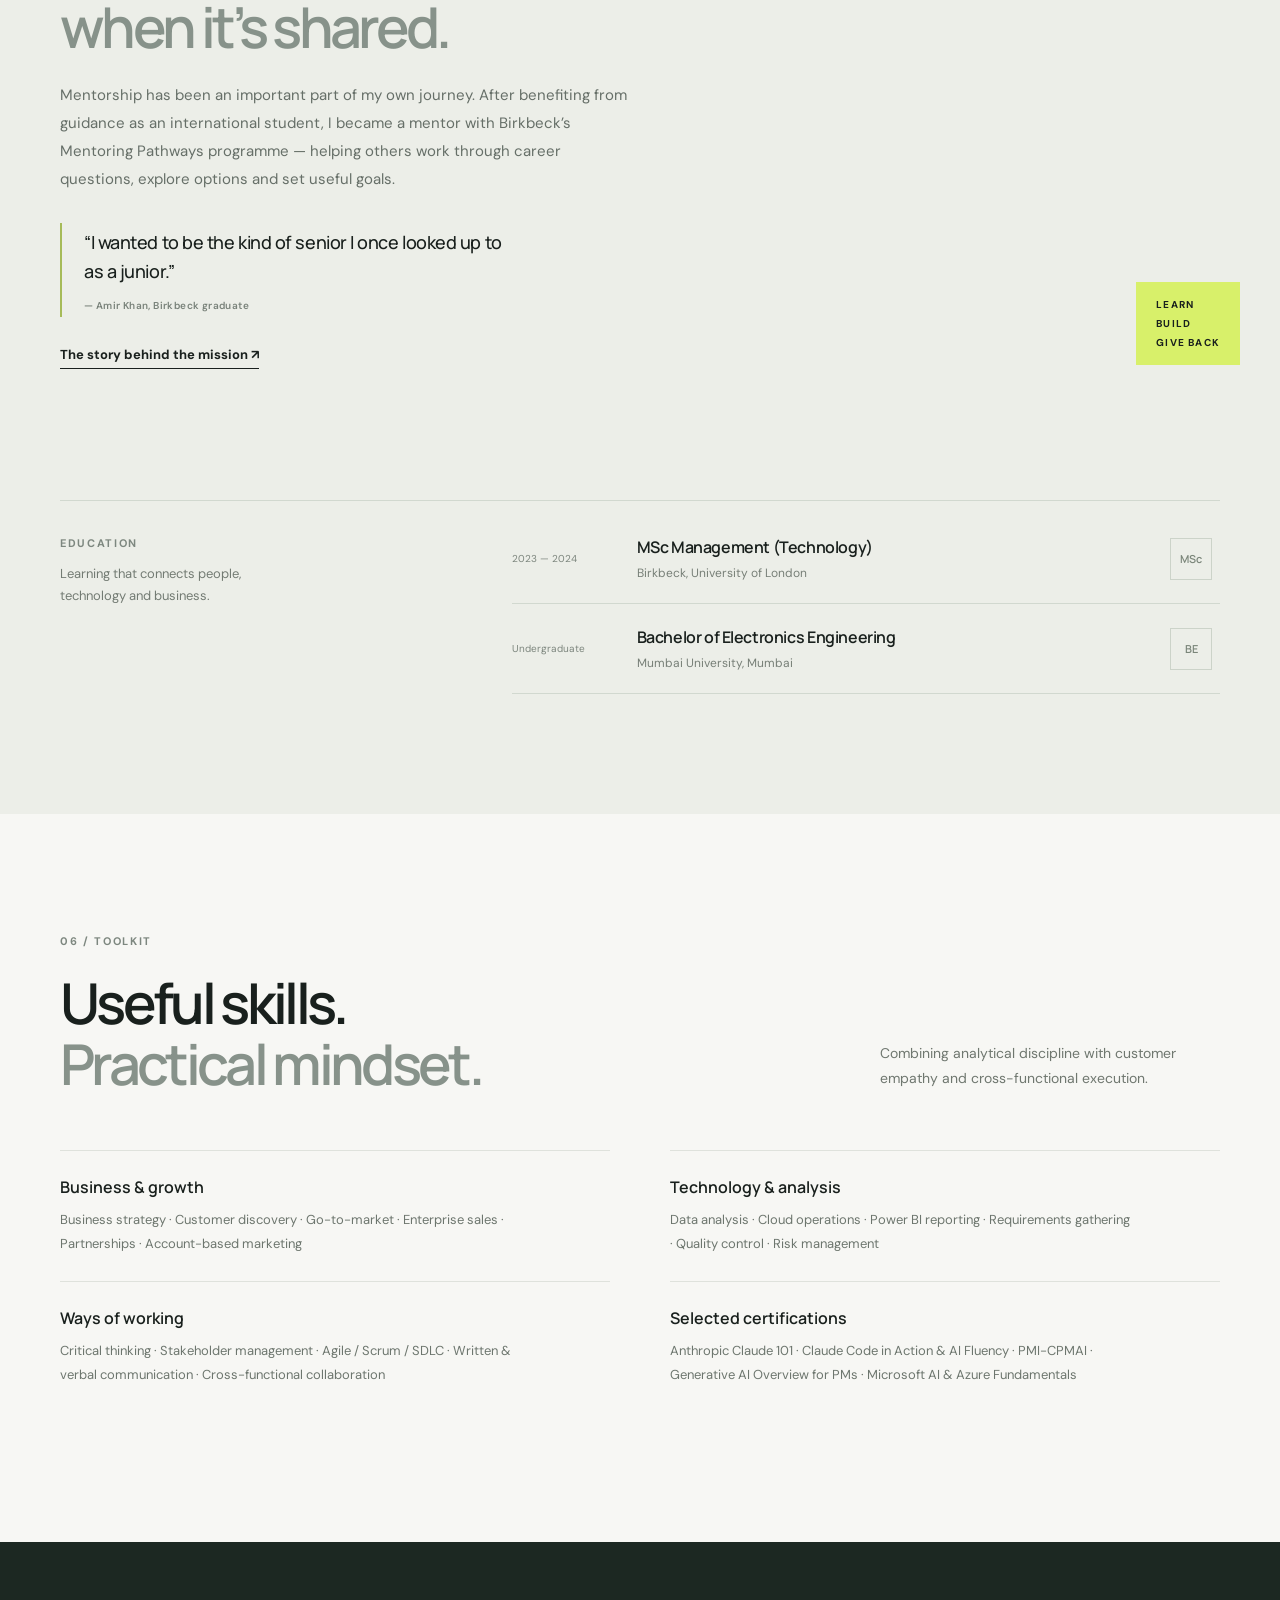
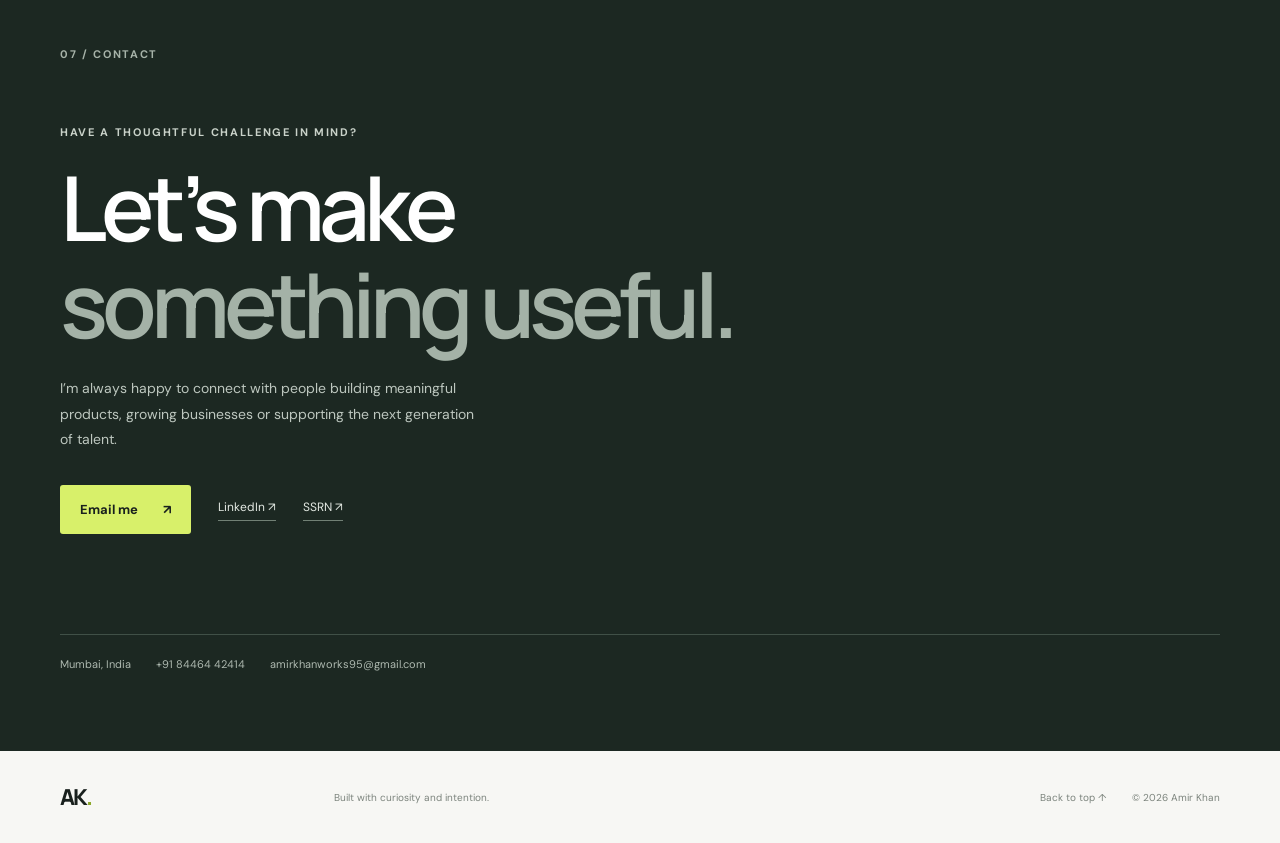
==== commit 3f16d561: "Add portfolio highlights and milestone photography" ====
--- a/index.html
+++ b/index.html
@@ -18,6 +18,7 @@
     <nav id="site-nav" class="nav">
       <a href="#about">About</a>
       <a href="#work">Experience</a>
+      <a href="#highlights">Highlights</a>
       <a href="#research">Research</a>
       <a href="#community">Community</a>
       <a class="nav-contact" href="#contact">Let’s talk <span>↗</span></a>
@@ -102,8 +103,40 @@
       </div>
     </section>
 
+
+    <section id="highlights" class="highlights section">
+      <div class="section-wrap">
+        <div class="section-heading">
+          <div><div class="section-kicker">03 / Moments &amp; milestones</div><h2>Good work is a team sport.<br><span>Progress deserves a moment.</span></h2></div>
+          <p>Recognition, learning and the people who make the journey better.</p>
+        </div>
+        <div class="highlight-grid">
+          <article class="highlight-card highlight-feature">
+            <div class="highlight-image"><img src="assets/futurematch-celebration.webp" alt="FutureMatch colleagues celebrating together in Belfast"></div>
+            <div class="highlight-body"><p class="eyebrow">FutureMatch · Belfast</p><h3>Celebrating the journey together</h3><p>A New Year get-together with the FutureMatch team in Belfast — a reminder that the best work grows from shared effort, curiosity and good people.</p></div>
+          </article>
+          <article class="highlight-card">
+            <div class="highlight-image award-image"><img src="assets/futurematch-awards.webp" alt="Transformation of the Year and Human Google awards presented to Amir Khan in 2024"></div>
+            <div class="highlight-body"><p class="eyebrow">FutureMatch · 2024</p><h3>Transformation of the Year &amp; Human Google</h3><p>Recognised for listening to feedback, learning and growing throughout the year — and for staying curious, sharing knowledge and helping people find answers.</p></div>
+          </article>
+          <article class="highlight-card">
+            <div class="highlight-image"><img src="assets/university-of-london-graduation.webp" alt="Amir Khan at his University of London graduation ceremony"></div>
+            <div class="highlight-body"><p class="eyebrow">University of London</p><h3>A milestone worth remembering</h3><p>A proud graduation moment marking a postgraduate journey shaped by technology, management and new perspectives.</p></div>
+          </article>
+          <article class="highlight-card">
+            <div class="highlight-image"><img src="assets/180dc-sofia-team.webp" alt="The 180 Degrees Consulting Sofia chapter team together in Bulgaria"></div>
+            <div class="highlight-body"><p class="eyebrow">180 Degrees Consulting · Sofia</p><h3>Strategy, service and new connections</h3><p>During my consulting summer internship with 180 Degrees Consulting’s Sofia chapter, I worked with a fantastic team to develop strategies and practical solutions with mentors from Baringa. The invitation to Sofia for our final presentation made the experience especially memorable: we met in person for the first time and presented our work together.</p><a class="text-link" href="https://www.linkedin.com/company/180degreesconsultingsofia/" target="_blank" rel="noreferrer">Explore 180 Degrees Consulting Sofia ↗</a></div>
+          </article>
+          <article class="highlight-card highlight-text">
+            <div class="highlight-number">05</div>
+            <div class="highlight-body"><p class="eyebrow">London Startup Fair · 2023</p><h3>Volunteering for the startup community</h3><p>I was grateful to volunteer with LSESU Entrepreneurs, UCL Entrepreneurs and Imperial Entrepreneurs for the London Startup Fair 2023. A special thank-you to Raghav Sanagavarapu, Jai Ansh, Reese Wong, Maria Timofeeva, Tom-Bennett Flemming, Tse-Han Wu, Toby Wong and the wider core team for the hard work that made the event possible.</p></div>
+          </article>
+        </div>
+      </div>
+    </section>
+
     <section id="research" class="research section-wrap section">
-      <div class="section-kicker">03 / Research &amp; ideas</div>
+      <div class="section-kicker">04 / Research &amp; ideas</div>
       <div class="research-feature">
         <div class="research-copy"><p class="eyebrow">SSRN · Research paper</p><h2>Digital Transformation and Venture Capital in Startup Ecosystems</h2><p>Exploring how digital capabilities and venture capital interact to shape startup growth — from cloud and automation foundations to go-to-market execution, governance and investor support.</p><a class="button button-light" href="https://papers.ssrn.com/sol3/papers.cfm?abstract_id=6210800" target="_blank" rel="noreferrer">Read the paper <span>↗</span></a></div>
         <div class="research-graphic" aria-hidden="true"><div class="graphic-ring ring-a"></div><div class="graphic-ring ring-b"></div><div class="graphic-ring ring-c"></div><div class="graphic-core">DT<span>×</span>VC</div><span class="graphic-label label-a">Digital capability</span><span class="graphic-label label-b">Capital</span><span class="graphic-label label-c">Startup growth</span></div>
@@ -113,7 +146,7 @@
 
     <section id="community" class="community section">
       <div class="section-wrap community-grid">
-        <div class="community-copy"><div class="section-kicker">04 / Community &amp; education</div><h2>Growth is better<br><span>when it’s shared.</span></h2><p>Mentorship has been an important part of my own journey. After benefiting from guidance as an international student, I became a mentor with Birkbeck’s Mentoring Pathways programme — helping others work through career questions, explore options and set useful goals.</p><blockquote>“I wanted to be the kind of senior I once looked up to as a junior.”<cite>— Amir Khan, Birkbeck graduate</cite></blockquote><a class="text-link" href="https://www.bbk.ac.uk/news/from-mentee-to-mentor-birkbeck-graduates-journey-comes-full-circle" target="_blank" rel="noreferrer">The story behind the mission ↗</a></div>
+        <div class="community-copy"><div class="section-kicker">05 / Community &amp; education</div><h2>Growth is better<br><span>when it’s shared.</span></h2><p>Mentorship has been an important part of my own journey. After benefiting from guidance as an international student, I became a mentor with Birkbeck’s Mentoring Pathways programme — helping others work through career questions, explore options and set useful goals.</p><blockquote>“I wanted to be the kind of senior I once looked up to as a junior.”<cite>— Amir Khan, Birkbeck graduate</cite></blockquote><a class="text-link" href="https://www.bbk.ac.uk/news/from-mentee-to-mentor-birkbeck-graduates-journey-comes-full-circle" target="_blank" rel="noreferrer">The story behind the mission ↗</a></div>
         <div class="community-photo"><img src="https://images.unsplash.com/photo-1564981797816-1043664bf78d?auto=format&fit=crop&w=1100&q=85" alt="Amir at the University of London, Senate House steps"><div class="photo-stamp"><span>LEARN</span><span>BUILD</span><span>GIVE BACK</span></div></div>
       </div>
       <div class="section-wrap education">
@@ -126,7 +159,7 @@
     </section>
 
     <section class="skills section-wrap section">
-      <div class="section-kicker">05 / Toolkit</div><div class="section-heading"><div><h2>Useful skills.<br><span>Practical mindset.</span></h2></div><p>Combining analytical discipline with customer empathy and cross-functional execution.</p></div>
+      <div class="section-kicker">06 / Toolkit</div><div class="section-heading"><div><h2>Useful skills.<br><span>Practical mindset.</span></h2></div><p>Combining analytical discipline with customer empathy and cross-functional execution.</p></div>
       <div class="skill-groups">
         <div><h3>Business &amp; growth</h3><p>Business strategy · Customer discovery · Go-to-market · Enterprise sales · Partnerships · Account-based marketing</p></div>
         <div><h3>Technology &amp; analysis</h3><p>Data analysis · Cloud operations · Power BI reporting · Requirements gathering · Quality control · Risk management</p></div>
@@ -136,7 +169,7 @@
     </section>
 
     <section id="contact" class="contact section">
-      <div class="section-wrap contact-wrap"><div class="section-kicker">06 / Contact</div><p class="eyebrow">Have a thoughtful challenge in mind?</p><h2>Let’s make<br><span>something useful.</span></h2><p class="contact-lede">I’m always happy to connect with people building meaningful products, growing businesses or supporting the next generation of talent.</p><div class="contact-actions"><a class="button button-light" href="mailto:amirkhanworks95@gmail.com">Email me <span>↗</span></a><a class="contact-link" href="https://linkedin.com/in/aaamirkhan" target="_blank" rel="noreferrer">LinkedIn ↗</a><a class="contact-link" href="https://papers.ssrn.com/sol3/papers.cfm?abstract_id=6210800" target="_blank" rel="noreferrer">SSRN ↗</a></div><div class="contact-meta"><span>Mumbai, India</span><span>+91 84464 42414</span><a href="mailto:amirkhanworks95@gmail.com">amirkhanworks95@gmail.com</a></div></div>
+      <div class="section-wrap contact-wrap"><div class="section-kicker">07 / Contact</div><p class="eyebrow">Have a thoughtful challenge in mind?</p><h2>Let’s make<br><span>something useful.</span></h2><p class="contact-lede">I’m always happy to connect with people building meaningful products, growing businesses or supporting the next generation of talent.</p><div class="contact-actions"><a class="button button-light" href="mailto:amirkhanworks95@gmail.com">Email me <span>↗</span></a><a class="contact-link" href="https://linkedin.com/in/aaamirkhan" target="_blank" rel="noreferrer">LinkedIn ↗</a><a class="contact-link" href="https://papers.ssrn.com/sol3/papers.cfm?abstract_id=6210800" target="_blank" rel="noreferrer">SSRN ↗</a></div><div class="contact-meta"><span>Mumbai, India</span><span>+91 84464 42414</span><a href="mailto:amirkhanworks95@gmail.com">amirkhanworks95@gmail.com</a></div></div>
     </section>
   </main>
 
--- a/styles.css
+++ b/styles.css
@@ -1 +1,31 @@
-:root{--ink:#19201d;--muted:#777e78;--paper:#f7f7f4;--white:#fff;--line:#dfe2dc;--lime:#d8f06a;--forest:#203e32;--display:"Manrope",sans-serif;--body:"DM Sans",sans-serif}*{box-sizing:border-box}html{scroll-behavior:smooth;scroll-padding-top:90px}body{margin:0;background:var(--paper);color:var(--ink);font-family:var(--body);-webkit-font-smoothing:antialiased}a{color:inherit;text-decoration:none}img{display:block;max-width:100%}.section-wrap{width:min(1160px,calc(100% - 64px));margin-inline:auto}.section{padding-top:120px;padding-bottom:120px}.site-header{height:82px;display:flex;align-items:center;justify-content:space-between;width:min(1280px,calc(100% - 64px));margin:auto;border-bottom:1px solid var(--line)}.wordmark{font-family:var(--display);font-weight:800;letter-spacing:-.08em;font-size:28px}.wordmark span{color:#8ca82a}.nav{display:flex;align-items:center;gap:34px;font-size:13px;font-weight:600}.nav a{transition:opacity .2s}.nav a:hover,.text-link:hover{opacity:.58}.nav-contact{background:var(--ink);color:white;padding:12px 17px;border-radius:3px}.nav-contact span{margin-left:8px;color:var(--lime)}.menu-toggle{display:none;background:none;border:0;font:600 14px var(--body)}.hero{min-height:690px;display:grid;grid-template-columns:1.05fr .95fr;gap:44px;align-items:center;padding-top:75px;padding-bottom:90px;position:relative}.eyebrow,.section-kicker{font-size:11px;text-transform:uppercase;letter-spacing:.15em;font-weight:700}.eyebrow{display:flex;align-items:center;gap:10px;color:#647169}.status-dot{height:7px;width:7px;display:inline-block;border-radius:50%;background:#92ad33}.hero h1,.intro h2,.section-heading h2,.community h2,.contact h2{font-family:var(--display);font-weight:600;letter-spacing:-.065em;line-height:1.08;margin:24px 0}.hero h1{font-size:clamp(46px,5.35vw,72px);max-width:660px}.hero h1 span,.intro h2 span,.section-heading h2 span,.community h2 span{color:#87928a}.hero-lede{font-size:17px;line-height:1.8;color:#616962;max-width:535px}.hero-actions{display:flex;align-items:center;gap:25px;margin-top:32px}.button{display:inline-flex;align-items:center;gap:25px;padding:16px 20px;font-size:13px;font-weight:700;border-radius:3px;transition:transform .2s,background .2s}.button:hover{transform:translateY(-2px)}.button-dark{background:var(--ink);color:white}.button-dark span{color:var(--lime)}.button-light{background:var(--lime);color:var(--ink)}.text-link{font-size:13px;font-weight:700;border-bottom:1px solid currentColor;padding-bottom:5px;transition:opacity .2s}.hero-note{display:flex;align-items:center;gap:12px;margin-top:60px;font-size:11px;letter-spacing:.05em;color:#7b827d}.note-line{width:36px;height:1px;background:#9ba29b}.hero-visual{position:relative;padding:16px 30px 30px 10px}.photo-frame{position:relative;z-index:2;background:white;padding:10px 10px 0;box-shadow:0 22px 70px #20282018;transform:rotate(1.5deg)}.photo-frame img{width:100%;height:450px;object-fit:cover;object-position:center 30%;filter:saturate(.8)}.photo-caption{height:48px;display:flex;align-items:center;justify-content:space-between;font-size:10px;color:#737a73}.floating-card{position:absolute;z-index:3;left:-28px;bottom:68px;background:var(--lime);padding:20px 25px;display:flex;align-items:center;gap:14px;font-family:var(--display);font-size:14px;font-weight:700;line-height:1.35;box-shadow:0 10px 35px #19201d18}.floating-icon{font-size:25px;font-weight:400}.hero-orbit{position:absolute;border:1px solid #dfe6d5;border-radius:50%;z-index:1}.orbit-one{width:440px;height:440px;right:-90px;top:-35px}.orbit-two{width:510px;height:510px;right:-125px;top:-70px}.hero-bottom{position:absolute;bottom:25px;left:0;right:0;display:flex;align-items:center;gap:13px;font-size:10px;letter-spacing:.11em;text-transform:uppercase;color:#8b918b}.scroll-mark{font-size:18px;color:var(--ink)}.hero-bottom-line{height:1px;flex:1;background:var(--line)}.section-kicker{color:#7d877f;white-space:nowrap}.intro{border-top:1px solid var(--line)}.intro-content{display:grid;grid-template-columns:1fr 1fr;gap:80px;align-items:start;margin-top:28px}.intro h2,.section-heading h2,.community h2{font-size:clamp(38px,4.4vw,58px);margin:0}.intro-description{padding-top:3px;max-width:500px}.intro-description p,.community-copy>p{font-size:15px;line-height:1.85;color:#666f68;margin:0 0 18px}.intro-description .text-link{display:inline-block;margin-top:8px}.principles{display:grid;grid-template-columns:repeat(3,1fr);gap:28px;margin-top:82px;padding-top:24px;border-top:1px solid var(--line)}.principles article{padding-right:22px}.principles article>span,.research-points span{font-size:11px;color:#91a33e;font-weight:700}.principles h3{font-family:var(--display);font-size:17px;letter-spacing:-.03em;margin:24px 0 10px}.principles p{font-size:13px;line-height:1.7;color:#778078;margin:0;max-width:270px}.work{background:#eceee8}.section-heading{display:flex;justify-content:space-between;align-items:end;gap:40px;margin-bottom:55px}.section-heading h2{margin-top:25px}.section-heading>p{max-width:340px;font-size:14px;line-height:1.8;color:#6f776f;margin:0 0 4px}.experience-list{border-top:1px solid #d2d8cf}.experience-item{display:grid;grid-template-columns:150px 1fr 120px;gap:35px;border-bottom:1px solid #d2d8cf;padding:32px 0}.experience-date,.experience-location{font-size:11px;color:#747e75;line-height:1.7}.experience-location{text-align:right}.experience-company{font-size:12px;font-weight:700;color:#536358;margin-bottom:10px;display:flex;align-items:center;gap:12px}.tag{font-size:9px;font-weight:700;text-transform:uppercase;letter-spacing:.08em;color:#344523;background:#dcebb1;padding:5px 7px}.experience-main h3{font-family:var(--display);font-size:21px;letter-spacing:-.04em;margin:0 0 12px;font-weight:600}.experience-main>p{font-size:13px;line-height:1.8;color:#687169;max-width:700px;margin:0}.muted{color:#8b938b;font-size:11px;font-weight:500}.chips{display:flex;gap:7px;flex-wrap:wrap;margin-top:17px}.chips span{border:1px solid #d7dcd3;border-radius:2px;padding:6px 8px;font-size:10px;color:#697269}.research{padding-bottom:0}.research-feature{display:grid;grid-template-columns:1fr .75fr;gap:45px;align-items:center;background:var(--forest);color:white;margin-top:30px;padding:58px 7%;overflow:hidden;position:relative}.research-copy{position:relative;z-index:2}.research-copy .eyebrow{color:#d6e3b1}.research-copy h2{font:600 clamp(30px,3.5vw,46px)/1.15 var(--display);letter-spacing:-.055em;margin:20px 0}.research-copy>p:not(.eyebrow){font-size:14px;line-height:1.85;color:#c0cec4;max-width:520px;margin-bottom:27px}.research-graphic{height:320px;position:relative;display:flex;align-items:center;justify-content:center}.graphic-ring{position:absolute;border:1px solid #8da89455;border-radius:50%;aspect-ratio:1}.ring-a{width:180px}.ring-b{width:260px}.ring-c{width:335px}.graphic-core{height:112px;width:112px;border-radius:50%;display:flex;align-items:center;justify-content:center;gap:7px;background:var(--lime);color:#203e32;font:800 20px var(--display);z-index:1}.graphic-core span{font-weight:400;color:#7b8c4b}.graphic-label{position:absolute;font-size:10px;letter-spacing:.03em;color:#dbe4db;background:#294b3d;padding:8px 10px;border:1px solid #54725f}.label-a{top:25px;right:7px}.label-b{bottom:32px;left:8px}.label-c{bottom:27px;right:3px}.research-points{display:grid;grid-template-columns:repeat(3,1fr);gap:20px;padding:24px 0 95px;border-bottom:1px solid var(--line)}.research-points>div{display:flex;gap:13px;align-items:center}.research-points p{margin:0;font-size:12px;color:#69736a}.community{background:#eceee8}.community-grid{display:grid;grid-template-columns:1fr .85fr;align-items:center;gap:100px}.community h2{margin:25px 0}.community-copy blockquote{margin:30px 0 26px;padding:5px 0 5px 22px;border-left:2px solid #a6bb59;font:500 18px/1.6 var(--display);letter-spacing:-.025em;max-width:450px}.community-copy cite{display:block;font:600 10px var(--body);letter-spacing:.04em;color:#79827a;margin-top:13px}.community-photo{height:520px;position:relative}.community-photo img{width:100%;height:100%;object-fit:cover;object-position:center 20%;filter:saturate(.75)}.photo-stamp{position:absolute;right:-20px;bottom:25px;display:flex;flex-direction:column;gap:6px;background:var(--lime);padding:16px 20px;font-size:10px;letter-spacing:.12em;font-weight:700}.education{display:grid;grid-template-columns:.7fr 1.3fr;gap:70px;margin-top:110px;padding-top:35px;border-top:1px solid #d1d8cf}.education-heading p{font-size:13px;color:#737b73;line-height:1.7;max-width:200px}.education-list article{display:grid;grid-template-columns:105px 1fr 50px;gap:20px;align-items:center;padding:22px 0;border-bottom:1px solid #d1d8cf}.education-list article:first-child{padding-top:0}.edu-year{font-size:10px;color:#7c857d}.education-list h3{font:600 16px var(--display);letter-spacing:-.025em;margin:0 0 7px}.education-list p{font-size:12px;color:#777f77;margin:0}.edu-mark{display:grid;place-items:center;width:42px;height:42px;border:1px solid #ccd3c9;font:600 11px var(--display);color:#7b867a}.skills{padding-bottom:130px}.skill-groups{display:grid;grid-template-columns:1fr 1fr;gap:0 60px;margin-top:42px}.skill-groups>div{padding:25px 0;border-top:1px solid var(--line)}.skill-groups h3{font:600 16px var(--display);margin:0 0 10px}.skill-groups p{font-size:13px;line-height:1.85;color:#6d766e;margin:0;max-width:460px}.contact{background:#1c2822;color:#fff;padding:105px 0 80px}.contact-wrap{position:relative}.contact .section-kicker{color:#a7b3a9}.contact .eyebrow{color:#c9d2c9;margin-top:64px}.contact h2{font-size:clamp(50px,7vw,90px);margin:20px 0 23px}.contact h2 span{color:#a4b2a7}.contact-lede{max-width:430px;color:#bdc7bf;font-size:14px;line-height:1.85}.contact-actions{display:flex;align-items:center;gap:27px;margin-top:32px}.contact-link{font-size:12px;color:#e3e9e3;border-bottom:1px solid #718075;padding-bottom:5px}.contact-meta{display:flex;flex-wrap:wrap;gap:25px;margin-top:100px;padding-top:22px;border-top:1px solid #405047;color:#aeb9b0;font-size:11px}.contact-meta a:hover{color:var(--lime)}.footer{display:grid;grid-template-columns:1fr 2fr 1fr auto;gap:25px;align-items:center;min-height:92px}.footer p,.copyright,.back-top{font-size:10px;color:#7b837c;margin:0}.back-top{text-align:right}.copyright{text-align:right}.footer .wordmark{font-size:22px}.menu-open .nav{display:flex}@media(max-width:900px){.hero{gap:25px;min-height:610px}.hero h1{font-size:clamp(42px,6vw,60px)}.photo-frame img{height:390px}.hero-orbit{transform:scale(.8);transform-origin:center}.community-grid{gap:50px}.community-photo{height:450px}.research-feature{padding:45px 5%;gap:20px}.research-graphic{transform:scale(.85)}}@media(max-width:680px){.section-wrap,.site-header{width:calc(100% - 40px)}.site-header{height:70px}.menu-toggle{display:block}.nav{display:none;position:absolute;z-index:10;top:70px;left:0;right:0;background:var(--paper);padding:22px 20px 26px;flex-direction:column;align-items:stretch;gap:20px;border-bottom:1px solid var(--line)}.menu-open .nav{display:flex}.nav-contact{align-self:flex-start}.hero{display:flex;flex-direction:column;align-items:stretch;padding-top:60px;padding-bottom:80px;gap:42px}.hero h1{font-size:clamp(42px,12vw,60px)}.hero-lede{font-size:15px}.hero-note{margin-top:35px}.hero-visual{width:88%;align-self:center;padding:0 6px 20px}.photo-frame img{height:410px}.floating-card{left:-30px;bottom:55px}.hero-orbit{right:-100px;top:-50px;transform:scale(.75)}.orbit-two{display:none}.hero-bottom{bottom:18px}.section{padding-top:80px;padding-bottom:80px}.intro-content,.community-grid,.education,.research-feature{grid-template-columns:1fr;gap:28px}.intro h2,.section-heading h2,.community h2{font-size:43px}.principles{grid-template-columns:1fr;gap:28px;margin-top:50px}.principles article{display:grid;grid-template-columns:26px 1fr;gap:0 15px;padding:0}.principles article>span{grid-row:span 2}.principles h3{margin:0 0 8px}.principles p{max-width:none}.section-heading{display:block;margin-bottom:35px}.section-heading>p{margin-top:24px}.experience-item{grid-template-columns:1fr auto;gap:10px 18px;padding:25px 0}.experience-date{grid-column:1}.experience-location{grid-column:2;grid-row:1;text-align:right}.experience-main{grid-column:1 / -1}.experience-main h3{font-size:19px}.research-feature{padding:34px 24px}.research-copy h2{font-size:34px}.research-graphic{height:270px;transform:scale(.88);margin-top:-12px}.ring-c{width:300px}.research-points{grid-template-columns:1fr;gap:13px;padding:22px 0 65px}.community-photo{height:440px;width:92%;margin-left:auto}.photo-stamp{right:-14px}.education{margin-top:65px;padding-top:28px}.education-heading p{max-width:300px}.education-list article{grid-template-columns:83px 1fr 40px;gap:12px}.education-list h3{font-size:14px;line-height:1.45}.edu-mark{height:36px;width:36px}.skill-groups{grid-template-columns:1fr;gap:0;margin-top:25px}.contact{padding:80px 0 55px}.contact .eyebrow{margin-top:50px}.contact h2{font-size:clamp(47px,13vw,72px)}.contact-meta{gap:14px 20px;margin-top:65px}.footer{grid-template-columns:1fr auto;gap:10px;padding-top:20px;padding-bottom:20px}.footer p{grid-column:1}.back-top{grid-column:2;grid-row:1}.copyright{grid-column:2;grid-row:2}.footer .wordmark{grid-column:1;grid-row:1}.footer p{grid-row:2}}@media(prefers-reduced-motion:reduce){html{scroll-behavior:auto}*,*::before,*::after{transition:none!important}}+:root{--ink:#19201d;--muted:#777e78;--paper:#f7f7f4;--white:#fff;--line:#dfe2dc;--lime:#d8f06a;--forest:#203e32;--display:"Manrope",sans-serif;--body:"DM Sans",sans-serif}*{box-sizing:border-box}html{scroll-behavior:smooth;scroll-padding-top:90px}body{margin:0;background:var(--paper);color:var(--ink);font-family:var(--body);-webkit-font-smoothing:antialiased}a{color:inherit;text-decoration:none}img{display:block;max-width:100%}.section-wrap{width:min(1160px,calc(100% - 64px));margin-inline:auto}.section{padding-top:120px;padding-bottom:120px}.site-header{height:82px;display:flex;align-items:center;justify-content:space-between;width:min(1280px,calc(100% - 64px));margin:auto;border-bottom:1px solid var(--line)}.wordmark{font-family:var(--display);font-weight:800;letter-spacing:-.08em;font-size:28px}.wordmark span{color:#8ca82a}.nav{display:flex;align-items:center;gap:34px;font-size:13px;font-weight:600}.nav a{transition:opacity .2s}.nav a:hover,.text-link:hover{opacity:.58}.nav-contact{background:var(--ink);color:white;padding:12px 17px;border-radius:3px}.nav-contact span{margin-left:8px;color:var(--lime)}.menu-toggle{display:none;background:none;border:0;font:600 14px var(--body)}.hero{min-height:690px;display:grid;grid-template-columns:1.05fr .95fr;gap:44px;align-items:center;padding-top:75px;padding-bottom:90px;position:relative}.eyebrow,.section-kicker{font-size:11px;text-transform:uppercase;letter-spacing:.15em;font-weight:700}.eyebrow{display:flex;align-items:center;gap:10px;color:#647169}.status-dot{height:7px;width:7px;display:inline-block;border-radius:50%;background:#92ad33}.hero h1,.intro h2,.section-heading h2,.community h2,.contact h2{font-family:var(--display);font-weight:600;letter-spacing:-.065em;line-height:1.08;margin:24px 0}.hero h1{font-size:clamp(46px,5.35vw,72px);max-width:660px}.hero h1 span,.intro h2 span,.section-heading h2 span,.community h2 span{color:#87928a}.hero-lede{font-size:17px;line-height:1.8;color:#616962;max-width:535px}.hero-actions{display:flex;align-items:center;gap:25px;margin-top:32px}.button{display:inline-flex;align-items:center;gap:25px;padding:16px 20px;font-size:13px;font-weight:700;border-radius:3px;transition:transform .2s,background .2s}.button:hover{transform:translateY(-2px)}.button-dark{background:var(--ink);color:white}.button-dark span{color:var(--lime)}.button-light{background:var(--lime);color:var(--ink)}.text-link{font-size:13px;font-weight:700;border-bottom:1px solid currentColor;padding-bottom:5px;transition:opacity .2s}.hero-note{display:flex;align-items:center;gap:12px;margin-top:60px;font-size:11px;letter-spacing:.05em;color:#7b827d}.note-line{width:36px;height:1px;background:#9ba29b}.hero-visual{position:relative;padding:16px 30px 30px 10px}.photo-frame{position:relative;z-index:2;background:white;padding:10px 10px 0;box-shadow:0 22px 70px #20282018;transform:rotate(1.5deg)}.photo-frame img{width:100%;height:450px;object-fit:cover;object-position:center 30%;filter:saturate(.8)}.photo-caption{height:48px;display:flex;align-items:center;justify-content:space-between;font-size:10px;color:#737a73}.floating-card{position:absolute;z-index:3;left:-28px;bottom:68px;background:var(--lime);padding:20px 25px;display:flex;align-items:center;gap:14px;font-family:var(--display);font-size:14px;font-weight:700;line-height:1.35;box-shadow:0 10px 35px #19201d18}.floating-icon{font-size:25px;font-weight:400}.hero-orbit{position:absolute;border:1px solid #dfe6d5;border-radius:50%;z-index:1}.orbit-one{width:440px;height:440px;right:-90px;top:-35px}.orbit-two{width:510px;height:510px;right:-125px;top:-70px}.hero-bottom{position:absolute;bottom:25px;left:0;right:0;display:flex;align-items:center;gap:13px;font-size:10px;letter-spacing:.11em;text-transform:uppercase;color:#8b918b}.scroll-mark{font-size:18px;color:var(--ink)}.hero-bottom-line{height:1px;flex:1;background:var(--line)}.section-kicker{color:#7d877f;white-space:nowrap}.intro{border-top:1px solid var(--line)}.intro-content{display:grid;grid-template-columns:1fr 1fr;gap:80px;align-items:start;margin-top:28px}.intro h2,.section-heading h2,.community h2{font-size:clamp(38px,4.4vw,58px);margin:0}.intro-description{padding-top:3px;max-width:500px}.intro-description p,.community-copy>p{font-size:15px;line-height:1.85;color:#666f68;margin:0 0 18px}.intro-description .text-link{display:inline-block;margin-top:8px}.principles{display:grid;grid-template-columns:repeat(3,1fr);gap:28px;margin-top:82px;padding-top:24px;border-top:1px solid var(--line)}.principles article{padding-right:22px}.principles article>span,.research-points span{font-size:11px;color:#91a33e;font-weight:700}.principles h3{font-family:var(--display);font-size:17px;letter-spacing:-.03em;margin:24px 0 10px}.principles p{font-size:13px;line-height:1.7;color:#778078;margin:0;max-width:270px}.work{background:#eceee8}.section-heading{display:flex;justify-content:space-between;align-items:end;gap:40px;margin-bottom:55px}.section-heading h2{margin-top:25px}.section-heading>p{max-width:340px;font-size:14px;line-height:1.8;color:#6f776f;margin:0 0 4px}.experience-list{border-top:1px solid #d2d8cf}.experience-item{display:grid;grid-template-columns:150px 1fr 120px;gap:35px;border-bottom:1px solid #d2d8cf;padding:32px 0}.experience-date,.experience-location{font-size:11px;color:#747e75;line-height:1.7}.experience-location{text-align:right}.experience-company{font-size:12px;font-weight:700;color:#536358;margin-bottom:10px;display:flex;align-items:center;gap:12px}.tag{font-size:9px;font-weight:700;text-transform:uppercase;letter-spacing:.08em;color:#344523;background:#dcebb1;padding:5px 7px}.experience-main h3{font-family:var(--display);font-size:21px;letter-spacing:-.04em;margin:0 0 12px;font-weight:600}.experience-main>p{font-size:13px;line-height:1.8;color:#687169;max-width:700px;margin:0}.muted{color:#8b938b;font-size:11px;font-weight:500}.chips{display:flex;gap:7px;flex-wrap:wrap;margin-top:17px}.chips span{border:1px solid #d7dcd3;border-radius:2px;padding:6px 8px;font-size:10px;color:#697269}.research{padding-bottom:0}.research-feature{display:grid;grid-template-columns:1fr .75fr;gap:45px;align-items:center;background:var(--forest);color:white;margin-top:30px;padding:58px 7%;overflow:hidden;position:relative}.research-copy{position:relative;z-index:2}.research-copy .eyebrow{color:#d6e3b1}.research-copy h2{font:600 clamp(30px,3.5vw,46px)/1.15 var(--display);letter-spacing:-.055em;margin:20px 0}.research-copy>p:not(.eyebrow){font-size:14px;line-height:1.85;color:#c0cec4;max-width:520px;margin-bottom:27px}.research-graphic{height:320px;position:relative;display:flex;align-items:center;justify-content:center}.graphic-ring{position:absolute;border:1px solid #8da89455;border-radius:50%;aspect-ratio:1}.ring-a{width:180px}.ring-b{width:260px}.ring-c{width:335px}.graphic-core{height:112px;width:112px;border-radius:50%;display:flex;align-items:center;justify-content:center;gap:7px;background:var(--lime);color:#203e32;font:800 20px var(--display);z-index:1}.graphic-core span{font-weight:400;color:#7b8c4b}.graphic-label{position:absolute;font-size:10px;letter-spacing:.03em;color:#dbe4db;background:#294b3d;padding:8px 10px;border:1px solid #54725f}.label-a{top:25px;right:7px}.label-b{bottom:32px;left:8px}.label-c{bottom:27px;right:3px}.research-points{display:grid;grid-template-columns:repeat(3,1fr);gap:20px;padding:24px 0 95px;border-bottom:1px solid var(--line)}.research-points>div{display:flex;gap:13px;align-items:center}.research-points p{margin:0;font-size:12px;color:#69736a}.community{background:#eceee8}.community-grid{display:grid;grid-template-columns:1fr .85fr;align-items:center;gap:100px}.community h2{margin:25px 0}.community-copy blockquote{margin:30px 0 26px;padding:5px 0 5px 22px;border-left:2px solid #a6bb59;font:500 18px/1.6 var(--display);letter-spacing:-.025em;max-width:450px}.community-copy cite{display:block;font:600 10px var(--body);letter-spacing:.04em;color:#79827a;margin-top:13px}.community-photo{height:520px;position:relative}.community-photo img{width:100%;height:100%;object-fit:cover;object-position:center 20%;filter:saturate(.75)}.photo-stamp{position:absolute;right:-20px;bottom:25px;display:flex;flex-direction:column;gap:6px;background:var(--lime);padding:16px 20px;font-size:10px;letter-spacing:.12em;font-weight:700}.education{display:grid;grid-template-columns:.7fr 1.3fr;gap:70px;margin-top:110px;padding-top:35px;border-top:1px solid #d1d8cf}.education-heading p{font-size:13px;color:#737b73;line-height:1.7;max-width:200px}.education-list article{display:grid;grid-template-columns:105px 1fr 50px;gap:20px;align-items:center;padding:22px 0;border-bottom:1px solid #d1d8cf}.education-list article:first-child{padding-top:0}.edu-year{font-size:10px;color:#7c857d}.education-list h3{font:600 16px var(--display);letter-spacing:-.025em;margin:0 0 7px}.education-list p{font-size:12px;color:#777f77;margin:0}.edu-mark{display:grid;place-items:center;width:42px;height:42px;border:1px solid #ccd3c9;font:600 11px var(--display);color:#7b867a}.skills{padding-bottom:130px}.skill-groups{display:grid;grid-template-columns:1fr 1fr;gap:0 60px;margin-top:42px}.skill-groups>div{padding:25px 0;border-top:1px solid var(--line)}.skill-groups h3{font:600 16px var(--display);margin:0 0 10px}.skill-groups p{font-size:13px;line-height:1.85;color:#6d766e;margin:0;max-width:460px}.contact{background:#1c2822;color:#fff;padding:105px 0 80px}.contact-wrap{position:relative}.contact .section-kicker{color:#a7b3a9}.contact .eyebrow{color:#c9d2c9;margin-top:64px}.contact h2{font-size:clamp(50px,7vw,90px);margin:20px 0 23px}.contact h2 span{color:#a4b2a7}.contact-lede{max-width:430px;color:#bdc7bf;font-size:14px;line-height:1.85}.contact-actions{display:flex;align-items:center;gap:27px;margin-top:32px}.contact-link{font-size:12px;color:#e3e9e3;border-bottom:1px solid #718075;padding-bottom:5px}.contact-meta{display:flex;flex-wrap:wrap;gap:25px;margin-top:100px;padding-top:22px;border-top:1px solid #405047;color:#aeb9b0;font-size:11px}.contact-meta a:hover{color:var(--lime)}.footer{display:grid;grid-template-columns:1fr 2fr 1fr auto;gap:25px;align-items:center;min-height:92px}.footer p,.copyright,.back-top{font-size:10px;color:#7b837c;margin:0}.back-top{text-align:right}.copyright{text-align:right}.footer .wordmark{font-size:22px}.menu-open .nav{display:flex}@media(max-width:900px){.hero{gap:25px;min-height:610px}.hero h1{font-size:clamp(42px,6vw,60px)}.photo-frame img{height:390px}.hero-orbit{transform:scale(.8);transform-origin:center}.community-grid{gap:50px}.community-photo{height:450px}.research-feature{padding:45px 5%;gap:20px}.research-graphic{transform:scale(.85)}}@media(max-width:680px){.section-wrap,.site-header{width:calc(100% - 40px)}.site-header{height:70px}.menu-toggle{display:block}.nav{display:none;position:absolute;z-index:10;top:70px;left:0;right:0;background:var(--paper);padding:22px 20px 26px;flex-direction:column;align-items:stretch;gap:20px;border-bottom:1px solid var(--line)}.menu-open .nav{display:flex}.nav-contact{align-self:flex-start}.hero{display:flex;flex-direction:column;align-items:stretch;padding-top:60px;padding-bottom:80px;gap:42px}.hero h1{font-size:clamp(42px,12vw,60px)}.hero-lede{font-size:15px}.hero-note{margin-top:35px}.hero-visual{width:88%;align-self:center;padding:0 6px 20px}.photo-frame img{height:410px}.floating-card{left:-30px;bottom:55px}.hero-orbit{right:-100px;top:-50px;transform:scale(.75)}.orbit-two{display:none}.hero-bottom{bottom:18px}.section{padding-top:80px;padding-bottom:80px}.intro-content,.community-grid,.education,.research-feature{grid-template-columns:1fr;gap:28px}.intro h2,.section-heading h2,.community h2{font-size:43px}.principles{grid-template-columns:1fr;gap:28px;margin-top:50px}.principles article{display:grid;grid-template-columns:26px 1fr;gap:0 15px;padding:0}.principles article>span{grid-row:span 2}.principles h3{margin:0 0 8px}.principles p{max-width:none}.section-heading{display:block;margin-bottom:35px}.section-heading>p{margin-top:24px}.experience-item{grid-template-columns:1fr auto;gap:10px 18px;padding:25px 0}.experience-date{grid-column:1}.experience-location{grid-column:2;grid-row:1;text-align:right}.experience-main{grid-column:1 / -1}.experience-main h3{font-size:19px}.research-feature{padding:34px 24px}.research-copy h2{font-size:34px}.research-graphic{height:270px;transform:scale(.88);margin-top:-12px}.ring-c{width:300px}.research-points{grid-template-columns:1fr;gap:13px;padding:22px 0 65px}.community-photo{height:440px;width:92%;margin-left:auto}.photo-stamp{right:-14px}.education{margin-top:65px;padding-top:28px}.education-heading p{max-width:300px}.education-list article{grid-template-columns:83px 1fr 40px;gap:12px}.education-list h3{font-size:14px;line-height:1.45}.edu-mark{height:36px;width:36px}.skill-groups{grid-template-columns:1fr;gap:0;margin-top:25px}.contact{padding:80px 0 55px}.contact .eyebrow{margin-top:50px}.contact h2{font-size:clamp(47px,13vw,72px)}.contact-meta{gap:14px 20px;margin-top:65px}.footer{grid-template-columns:1fr auto;gap:10px;padding-top:20px;padding-bottom:20px}.footer p{grid-column:1}.back-top{grid-column:2;grid-row:1}.copyright{grid-column:2;grid-row:2}.footer .wordmark{grid-column:1;grid-row:1}.footer p{grid-row:2}}@media(prefers-reduced-motion:reduce){html{scroll-behavior:auto}*,*::before,*::after{transition:none!important}}
+
+/* Portfolio highlights */
+.highlights{background:#f7f7f4}
+.highlight-grid{display:grid;grid-template-columns:repeat(2,minmax(0,1fr));gap:22px;margin-top:44px}
+.highlight-card{background:#fff;border:1px solid #e5e7e1;display:flex;flex-direction:column;min-width:0}
+.highlight-image{height:230px;background:#e9ece6;overflow:hidden}
+.highlight-image img{width:100%;height:100%;object-fit:cover;transition:transform .45s ease}
+.highlight-card:hover .highlight-image img{transform:scale(1.025)}
+.highlight-feature{grid-column:span 2;display:grid;grid-template-columns:1.12fr 1fr}
+.highlight-feature .highlight-image{height:100%;min-height:300px}
+.highlight-feature .highlight-body{align-self:center;padding:35px}
+.highlight-body{padding:25px 27px 29px}
+.highlight-body .eyebrow{display:block;font-size:10px;line-height:1.6;color:#7b8b56;margin:0 0 12px}
+.highlight-body h3{font:600 21px/1.25 var(--display);letter-spacing:-.04em;margin:0 0 12px}
+.highlight-body>p:not(.eyebrow){font-size:13px;line-height:1.8;color:#697169;margin:0 0 12px}
+.highlight-body .text-link{display:inline-block;margin-top:5px;font-size:11px}
+.award-image img{object-position:center 45%}
+.highlight-text{background:#e9ede5;justify-content:center;min-height:300px}
+.highlight-text .highlight-body{padding:30px}
+.highlight-number{font:600 40px/1 var(--display);letter-spacing:-.06em;color:#9eb34a;margin:25px 30px 0}
+@media(max-width:680px){
+ .highlight-grid{grid-template-columns:1fr;gap:16px;margin-top:30px}
+ .highlight-feature{grid-column:auto;display:flex}
+ .highlight-feature .highlight-image{height:220px;min-height:0}
+ .highlight-feature .highlight-body{padding:24px}
+ .highlight-image{height:220px}
+ .highlight-body{padding:23px}
+ .highlight-body h3{font-size:19px}
+ .highlight-text{min-height:0}
+}
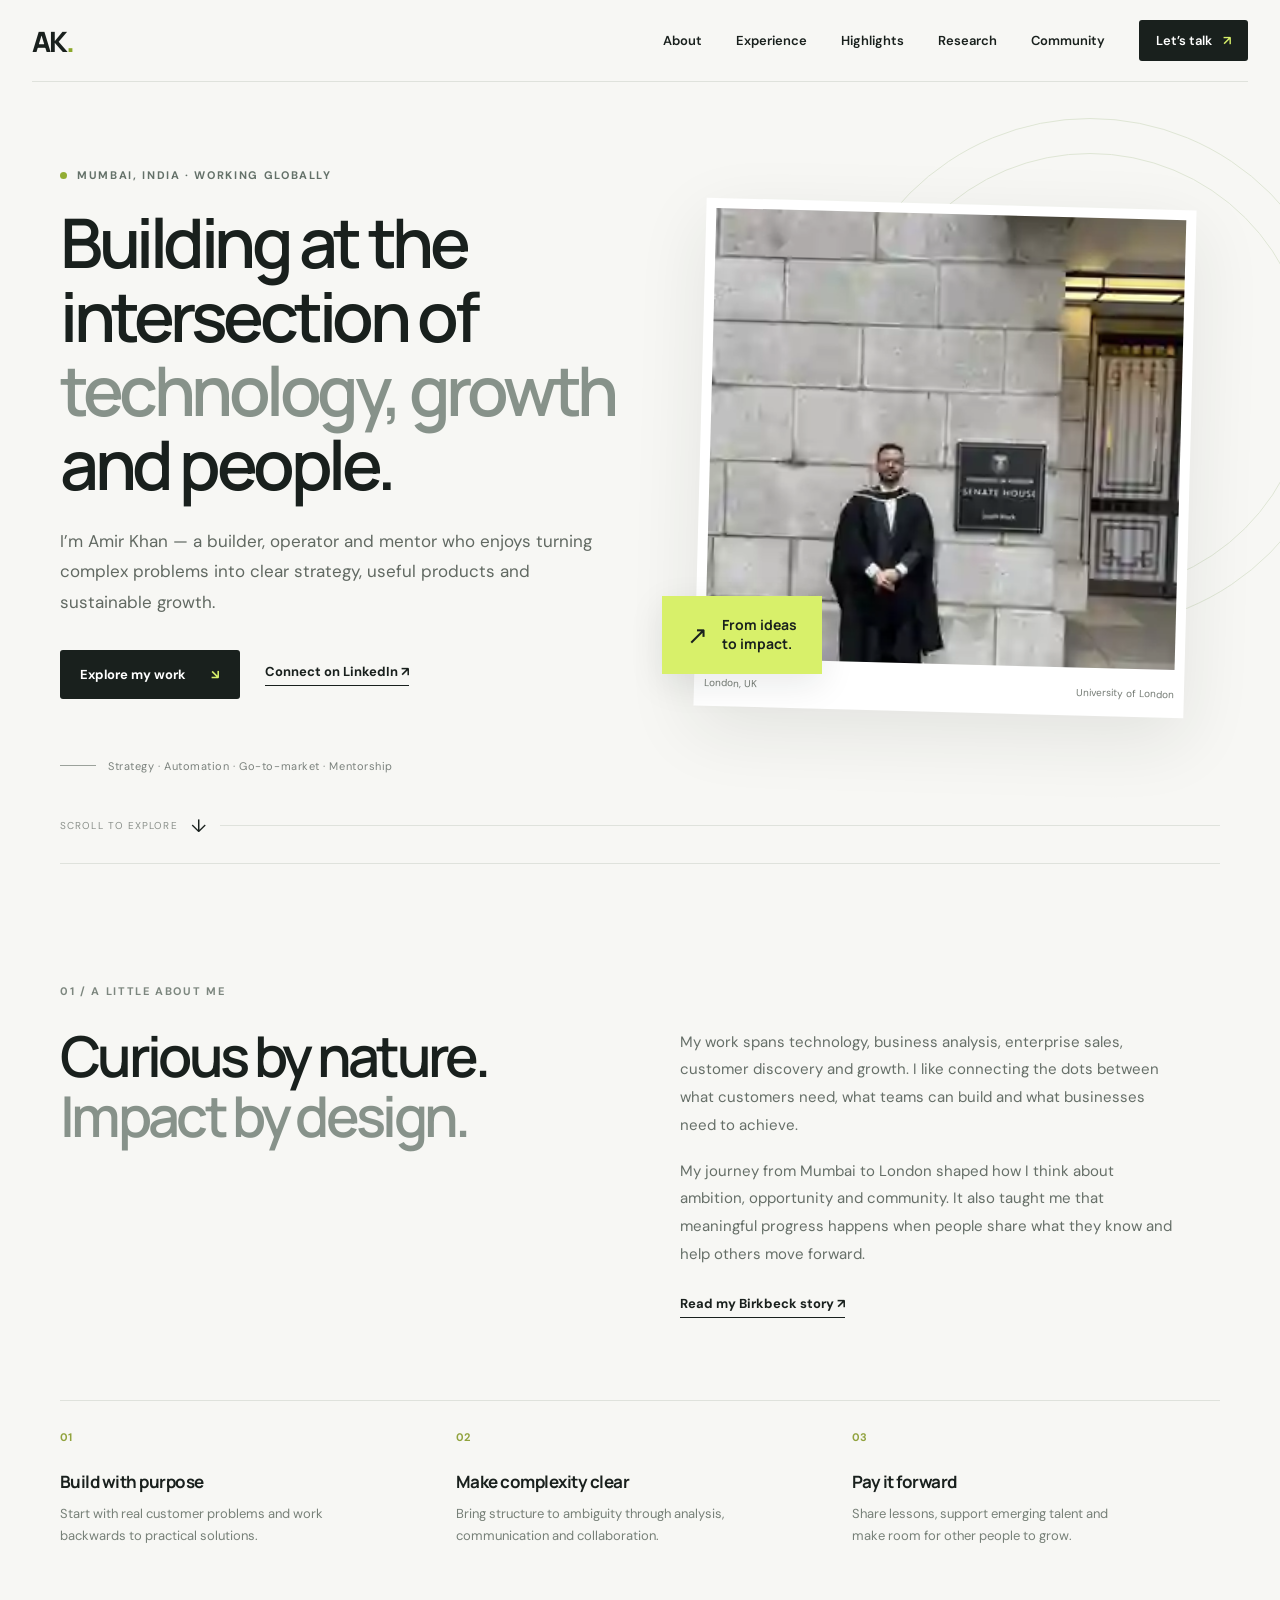
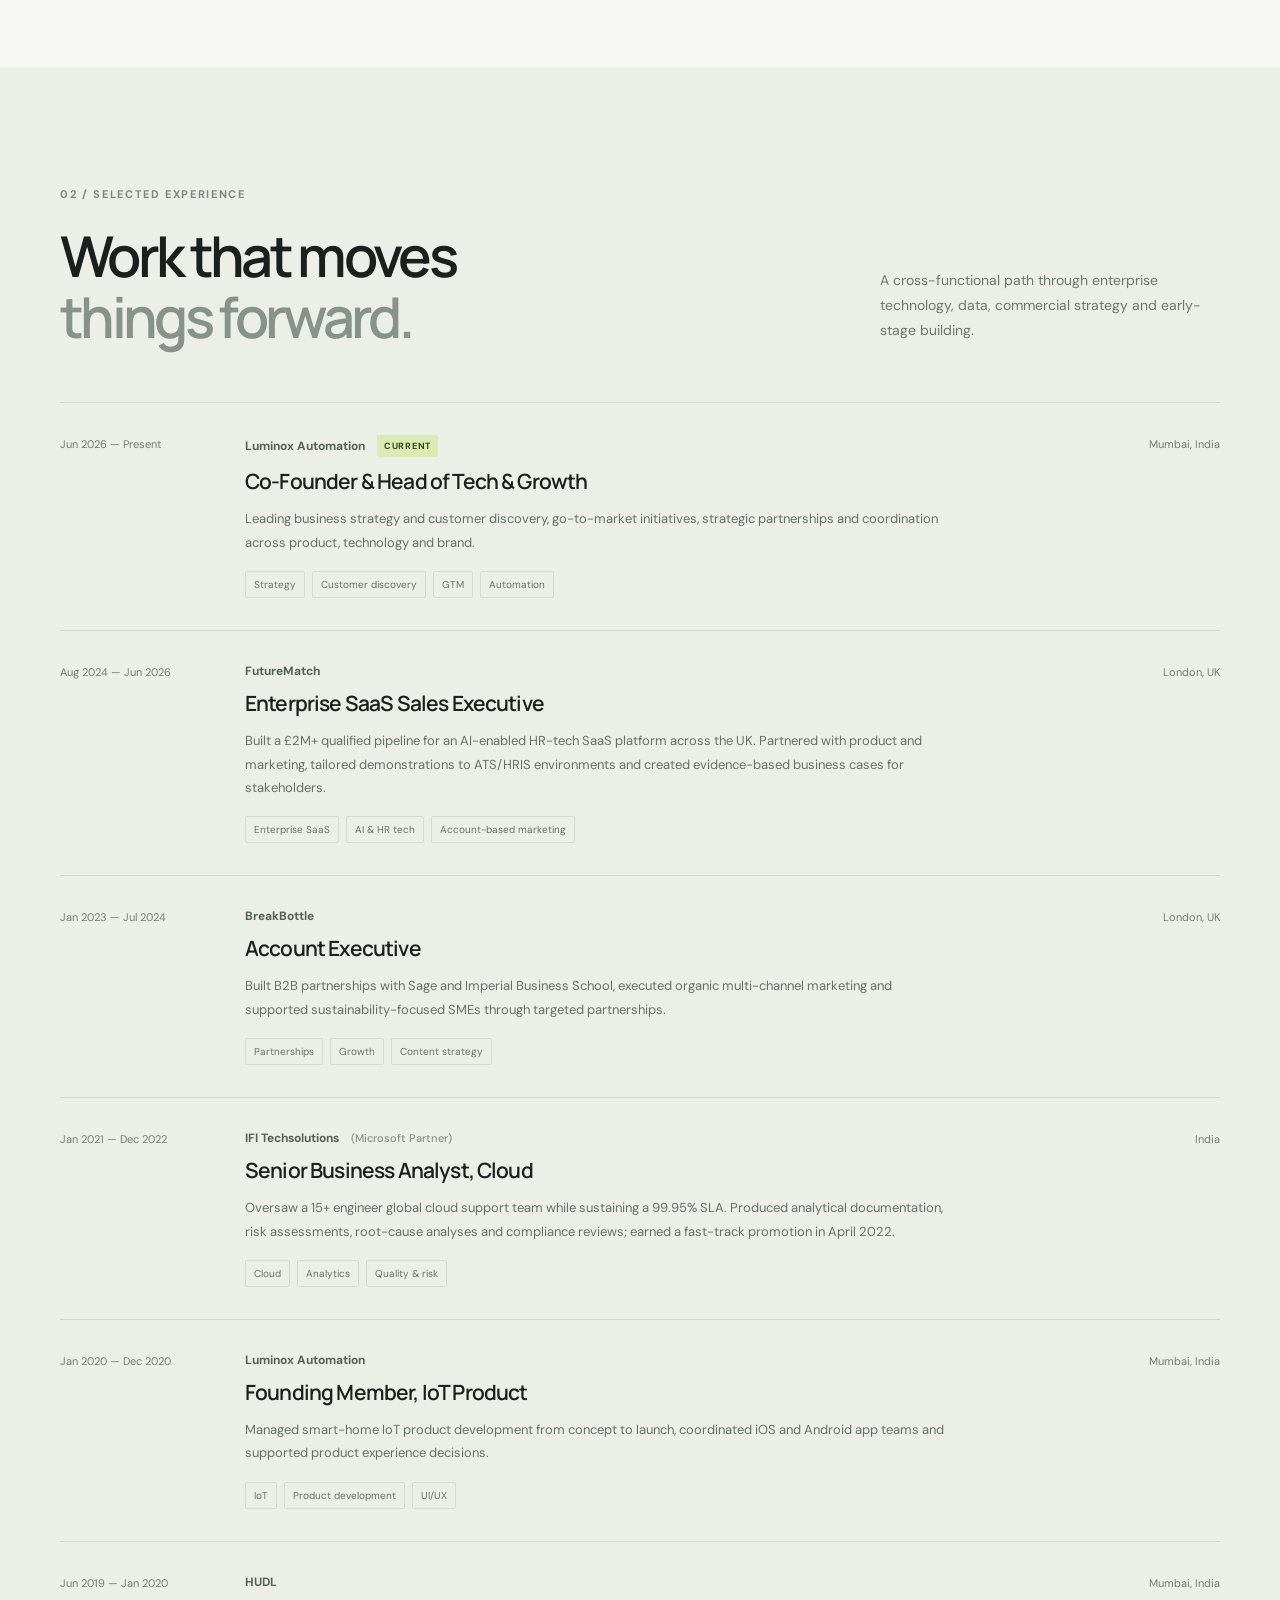
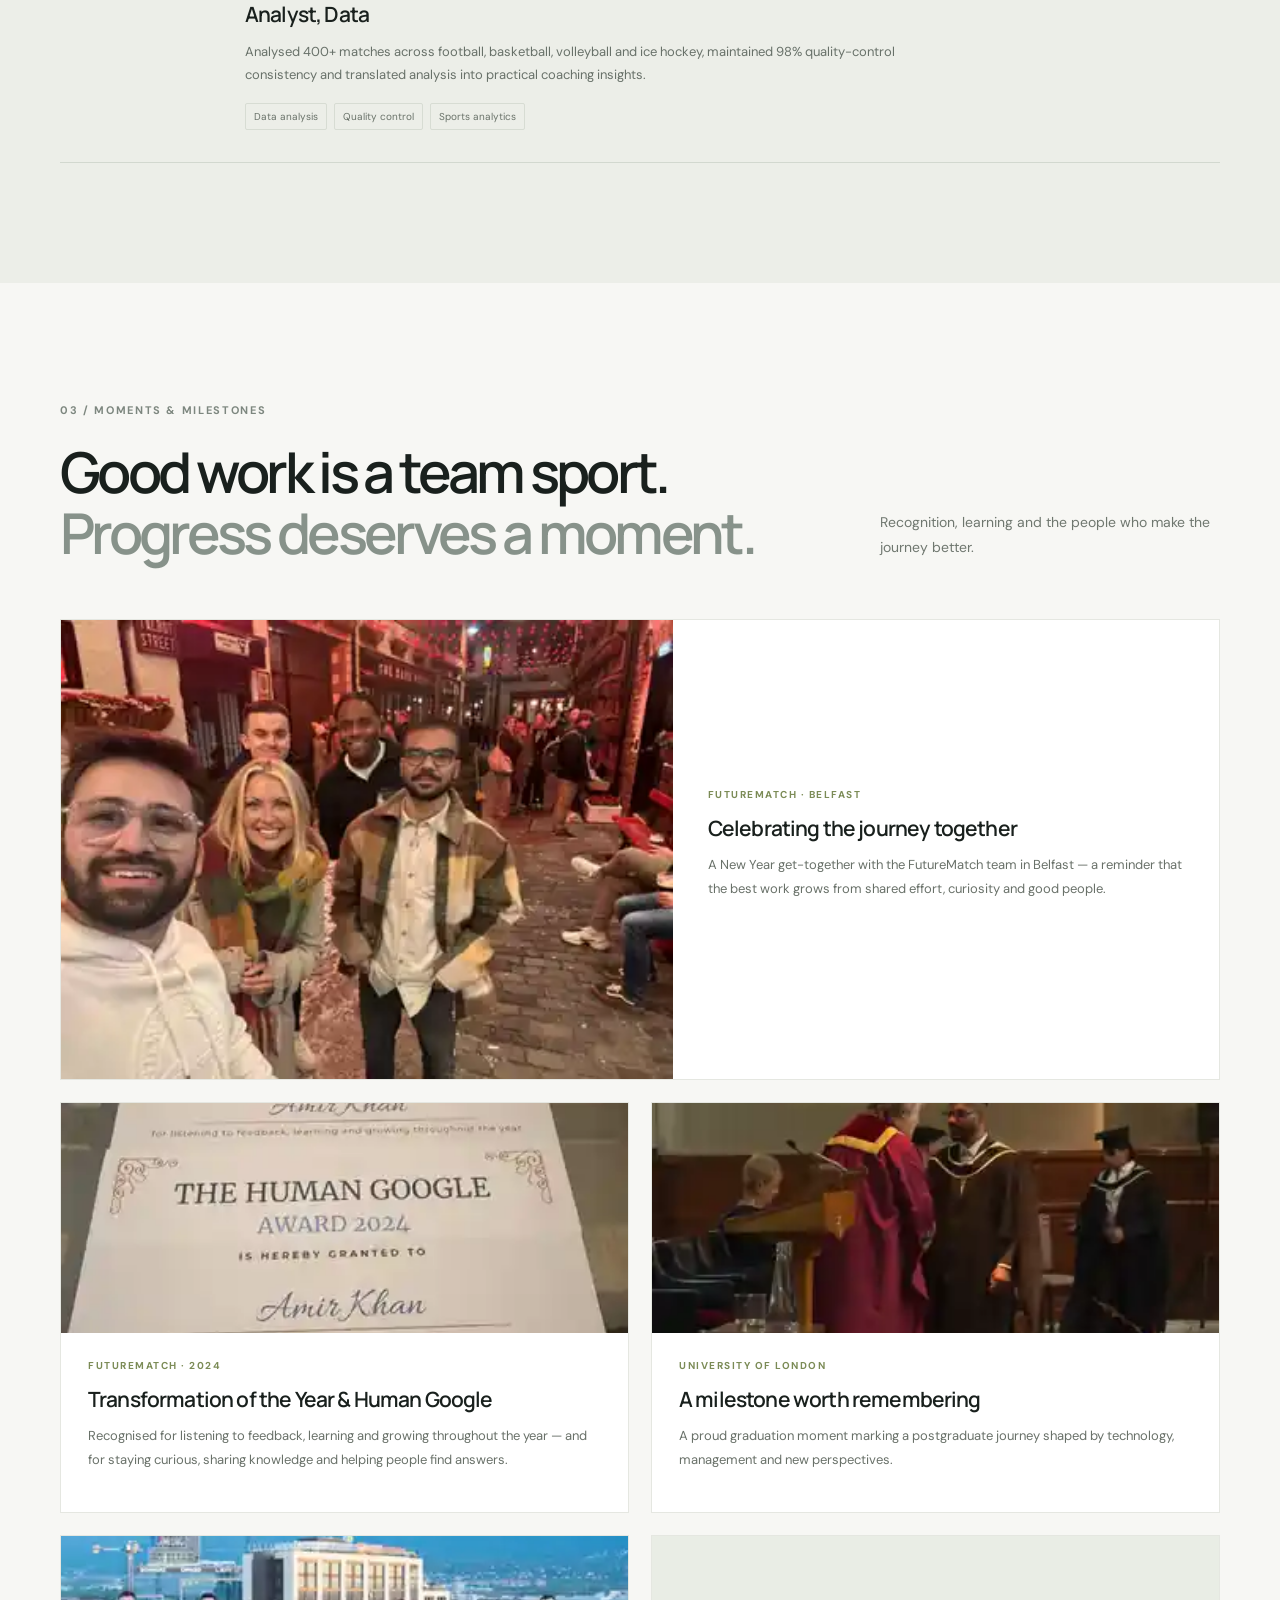
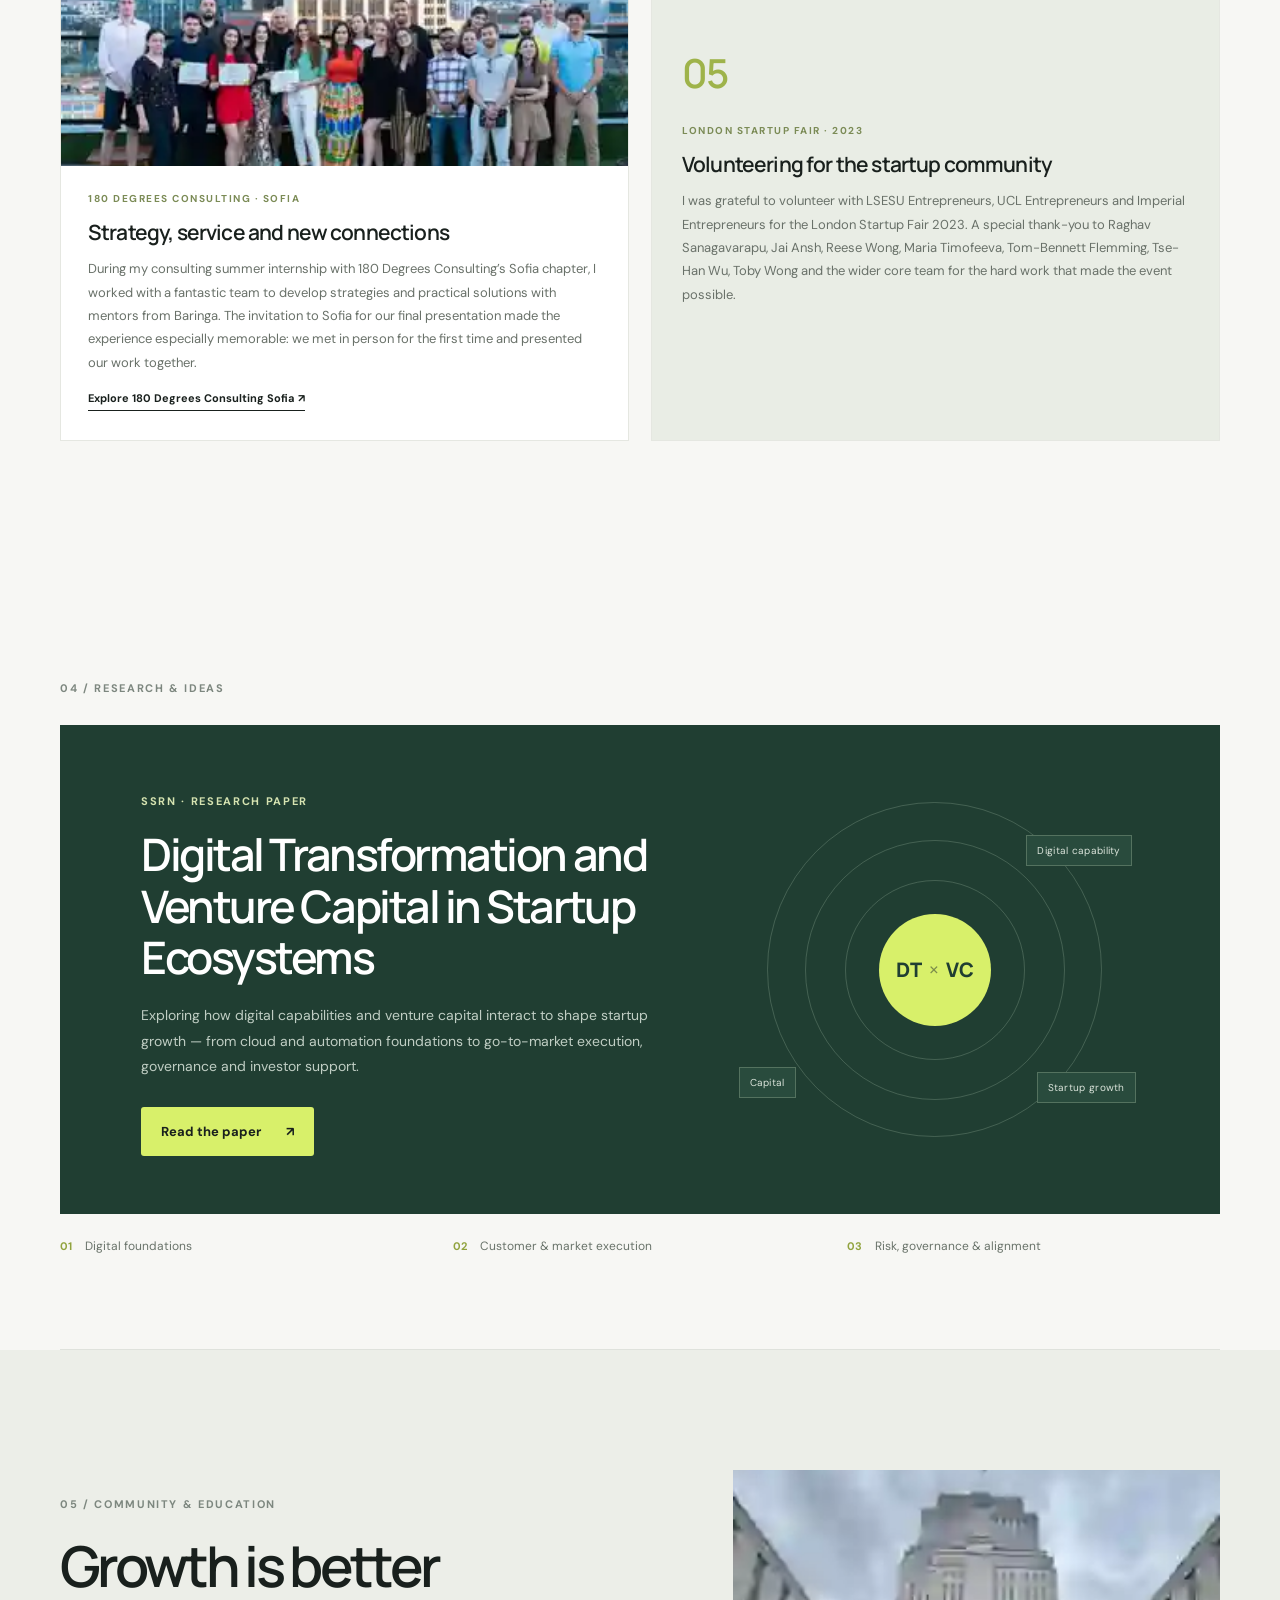
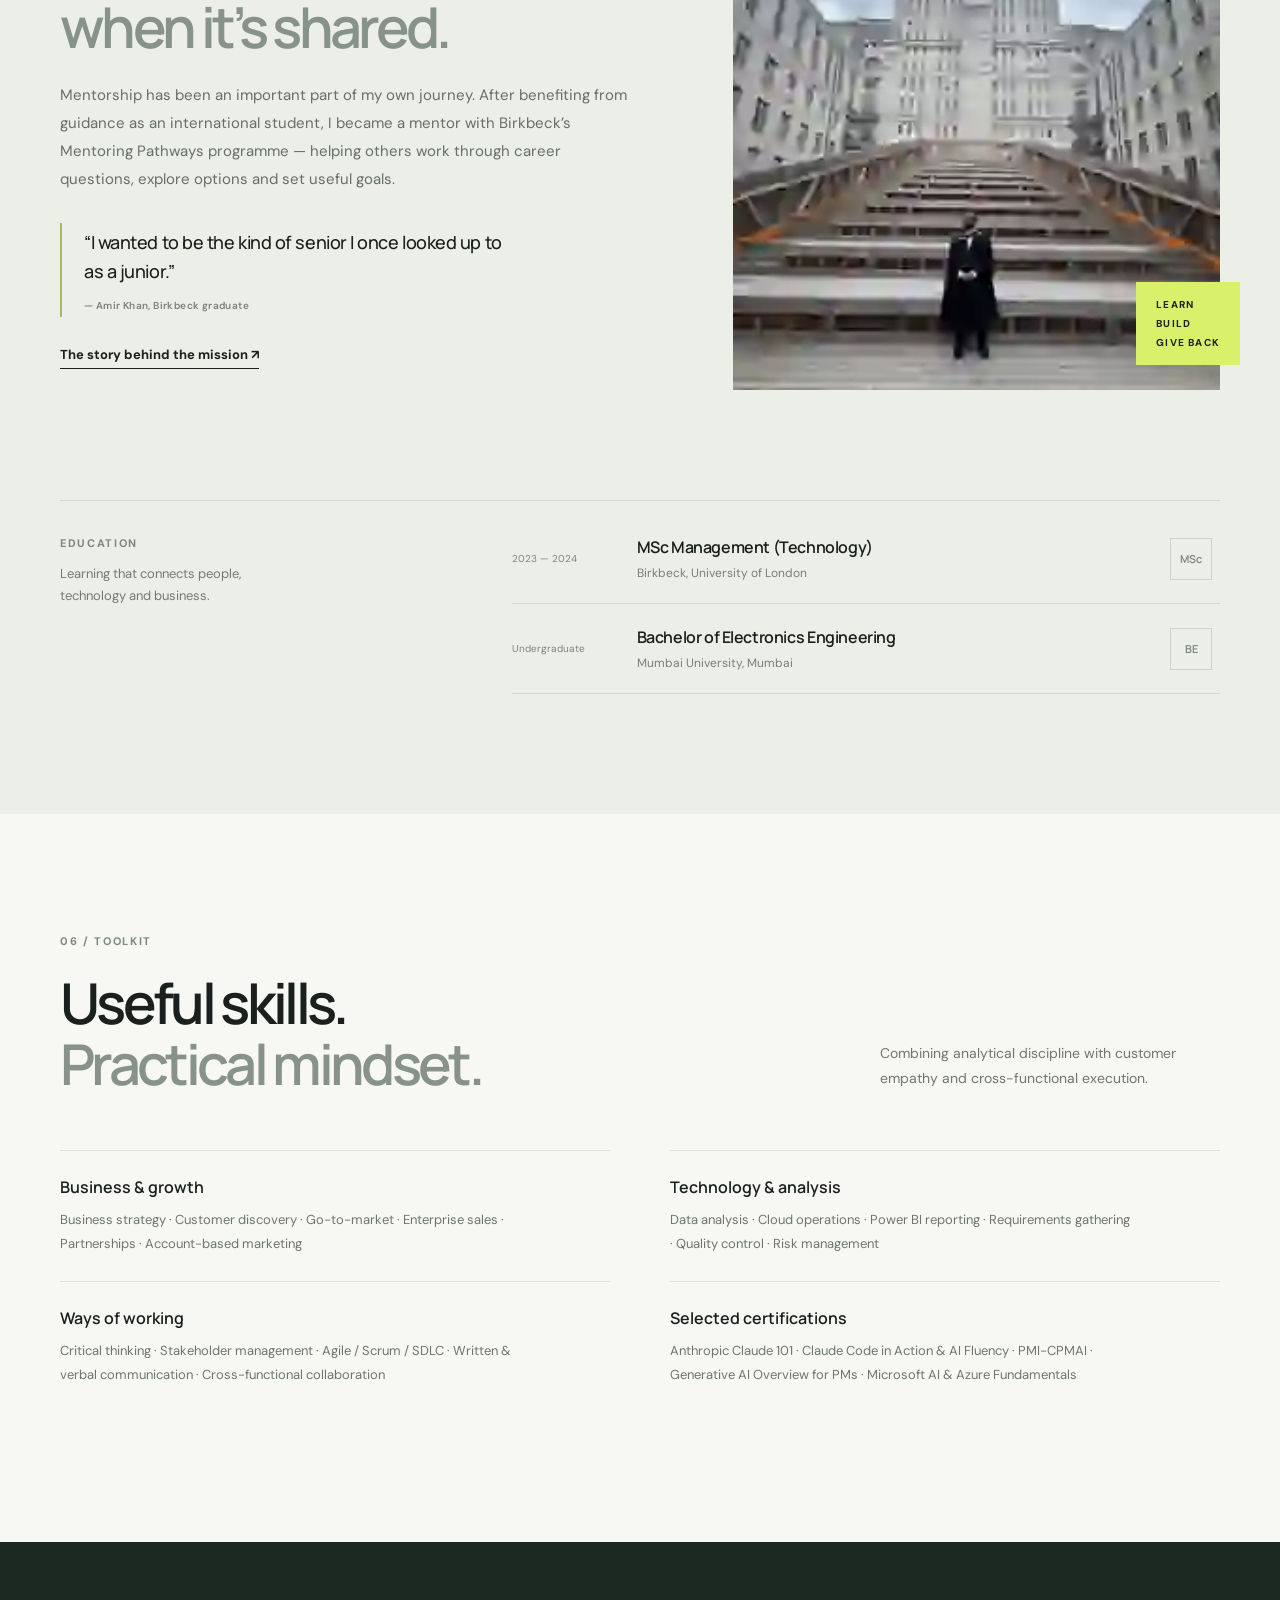
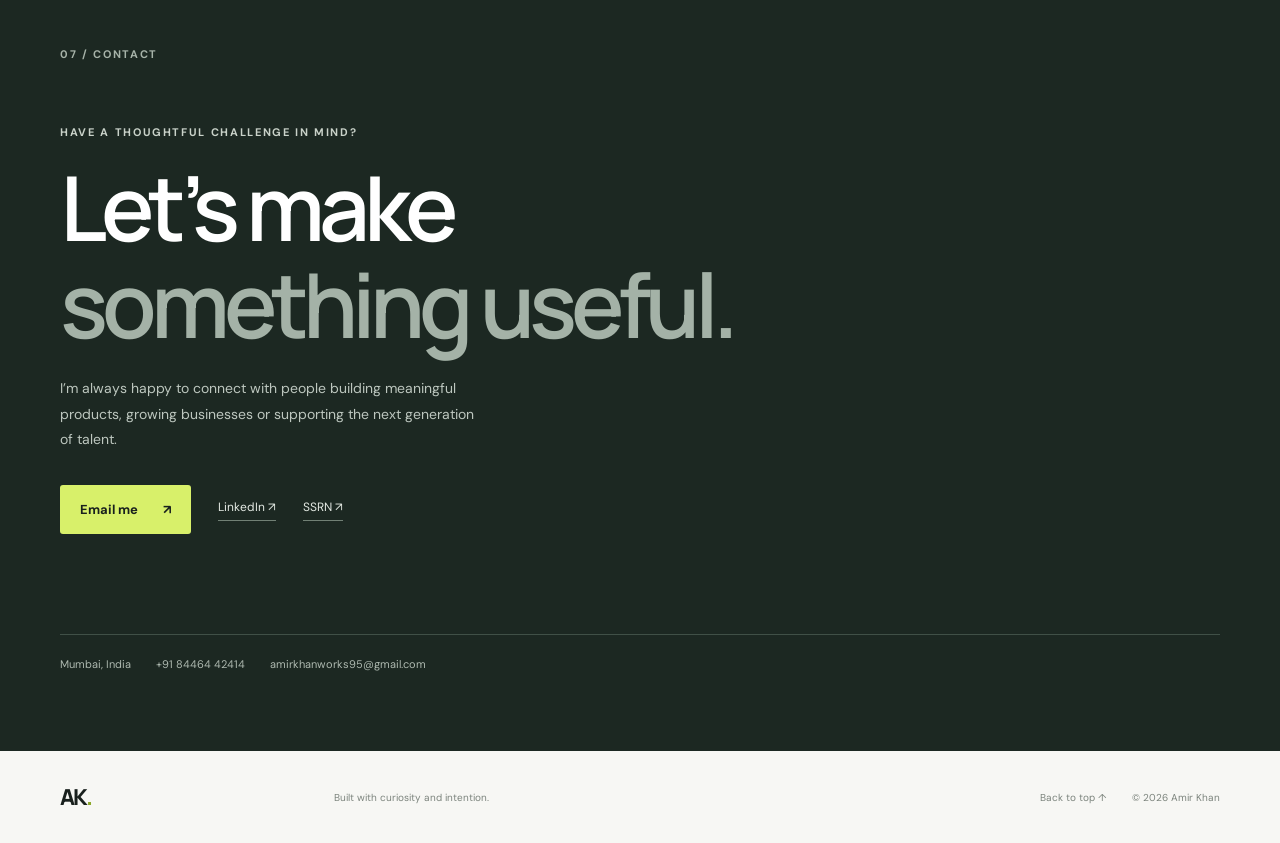
==== commit e8bd6699: "Use Amir's photos and finalize portfolio image assets" ====
--- a/index.html
+++ b/index.html
@@ -39,7 +39,7 @@
       </div>
       <div class="hero-visual">
         <div class="photo-frame">
-          <img src="https://images.unsplash.com/photo-1562774053-701939374585?auto=format&fit=crop&w=1100&q=85" alt="Amir Khan outside Senate House, University of London">
+          <img src="assets/amir-senate-house.webp" alt="Amir Khan outside Senate House, University of London">
           <div class="photo-caption"><span>London, UK</span><span>University of London</span></div>
         </div>
         <div class="floating-card"><span class="floating-icon">↗</span><span>From ideas<br>to impact.</span></div>
@@ -147,7 +147,7 @@
     <section id="community" class="community section">
       <div class="section-wrap community-grid">
         <div class="community-copy"><div class="section-kicker">05 / Community &amp; education</div><h2>Growth is better<br><span>when it’s shared.</span></h2><p>Mentorship has been an important part of my own journey. After benefiting from guidance as an international student, I became a mentor with Birkbeck’s Mentoring Pathways programme — helping others work through career questions, explore options and set useful goals.</p><blockquote>“I wanted to be the kind of senior I once looked up to as a junior.”<cite>— Amir Khan, Birkbeck graduate</cite></blockquote><a class="text-link" href="https://www.bbk.ac.uk/news/from-mentee-to-mentor-birkbeck-graduates-journey-comes-full-circle" target="_blank" rel="noreferrer">The story behind the mission ↗</a></div>
-        <div class="community-photo"><img src="https://images.unsplash.com/photo-1564981797816-1043664bf78d?auto=format&fit=crop&w=1100&q=85" alt="Amir at the University of London, Senate House steps"><div class="photo-stamp"><span>LEARN</span><span>BUILD</span><span>GIVE BACK</span></div></div>
+        <div class="community-photo"><img src="assets/amir-university-steps.webp" alt="Amir at the University of London, Senate House steps"><div class="photo-stamp"><span>LEARN</span><span>BUILD</span><span>GIVE BACK</span></div></div>
       </div>
       <div class="section-wrap education">
         <div class="education-heading"><div class="section-kicker">Education</div><p>Learning that connects people, technology and business.</p></div>
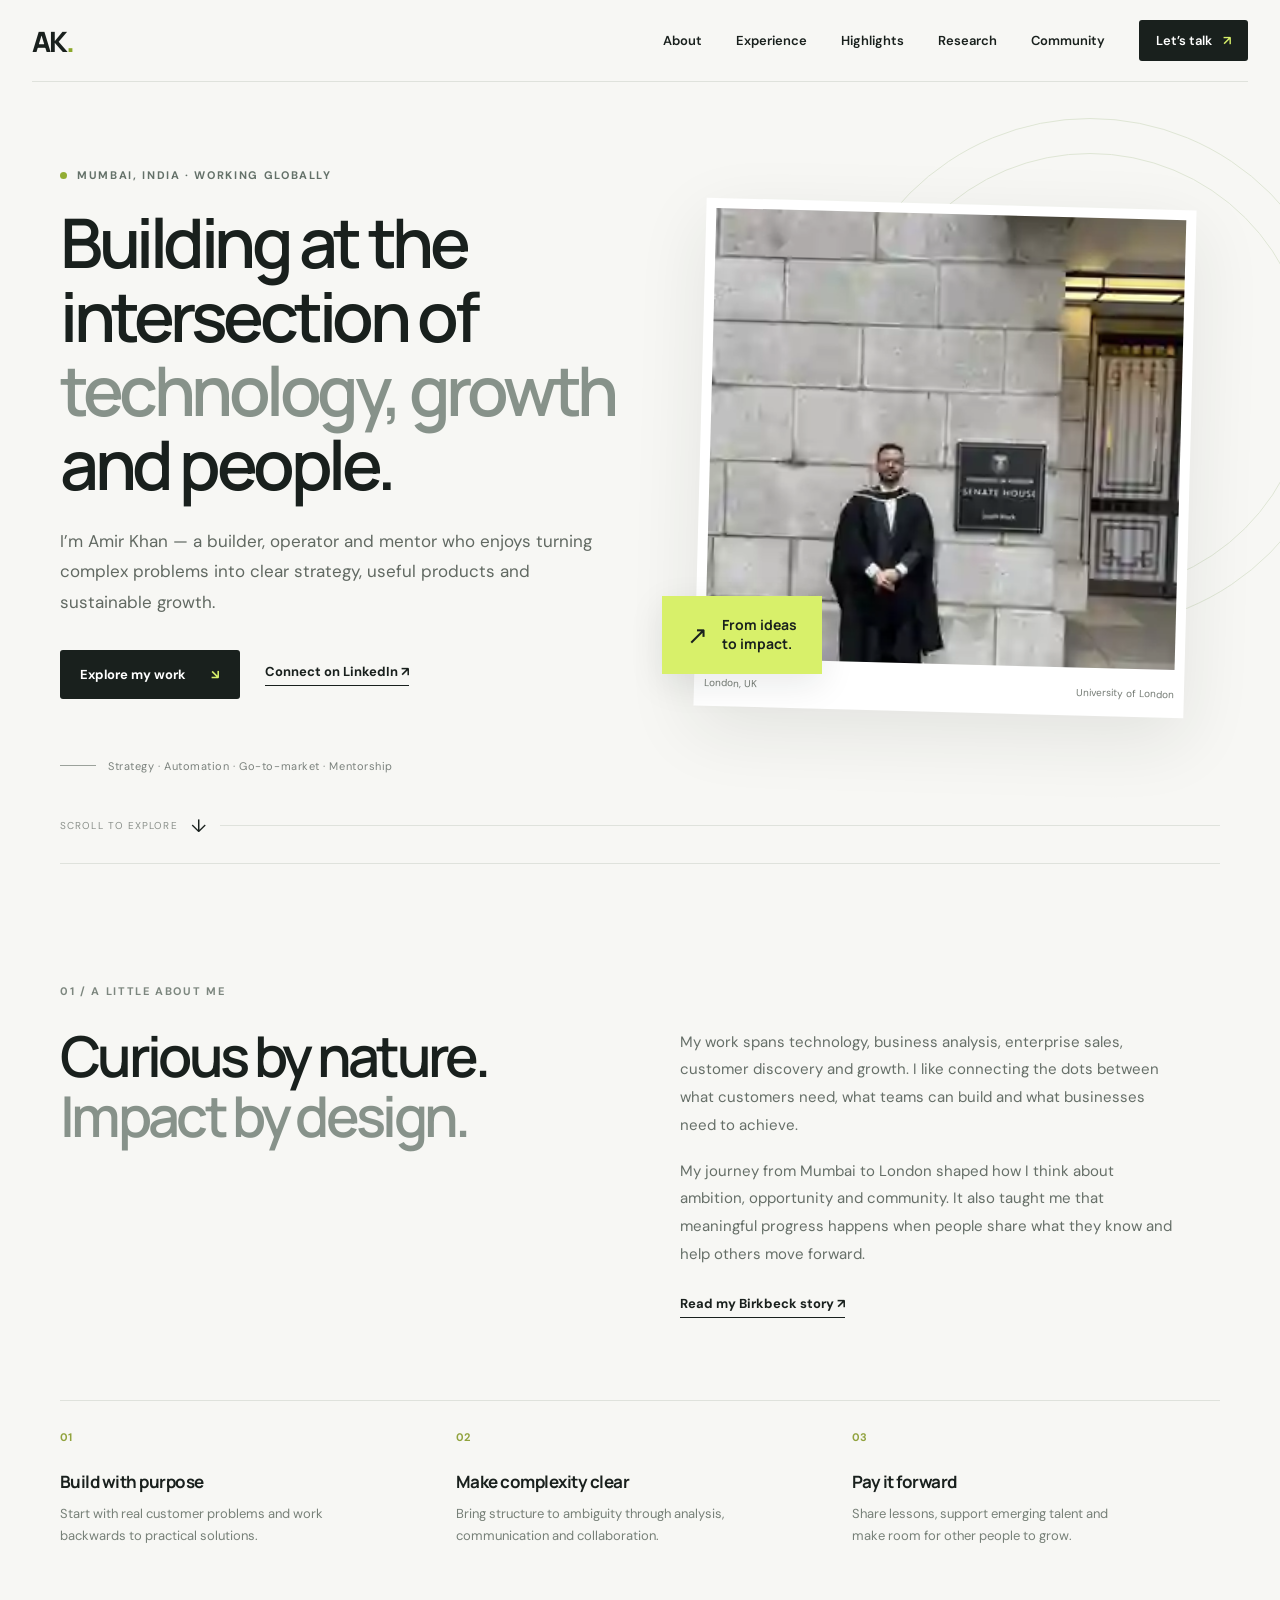
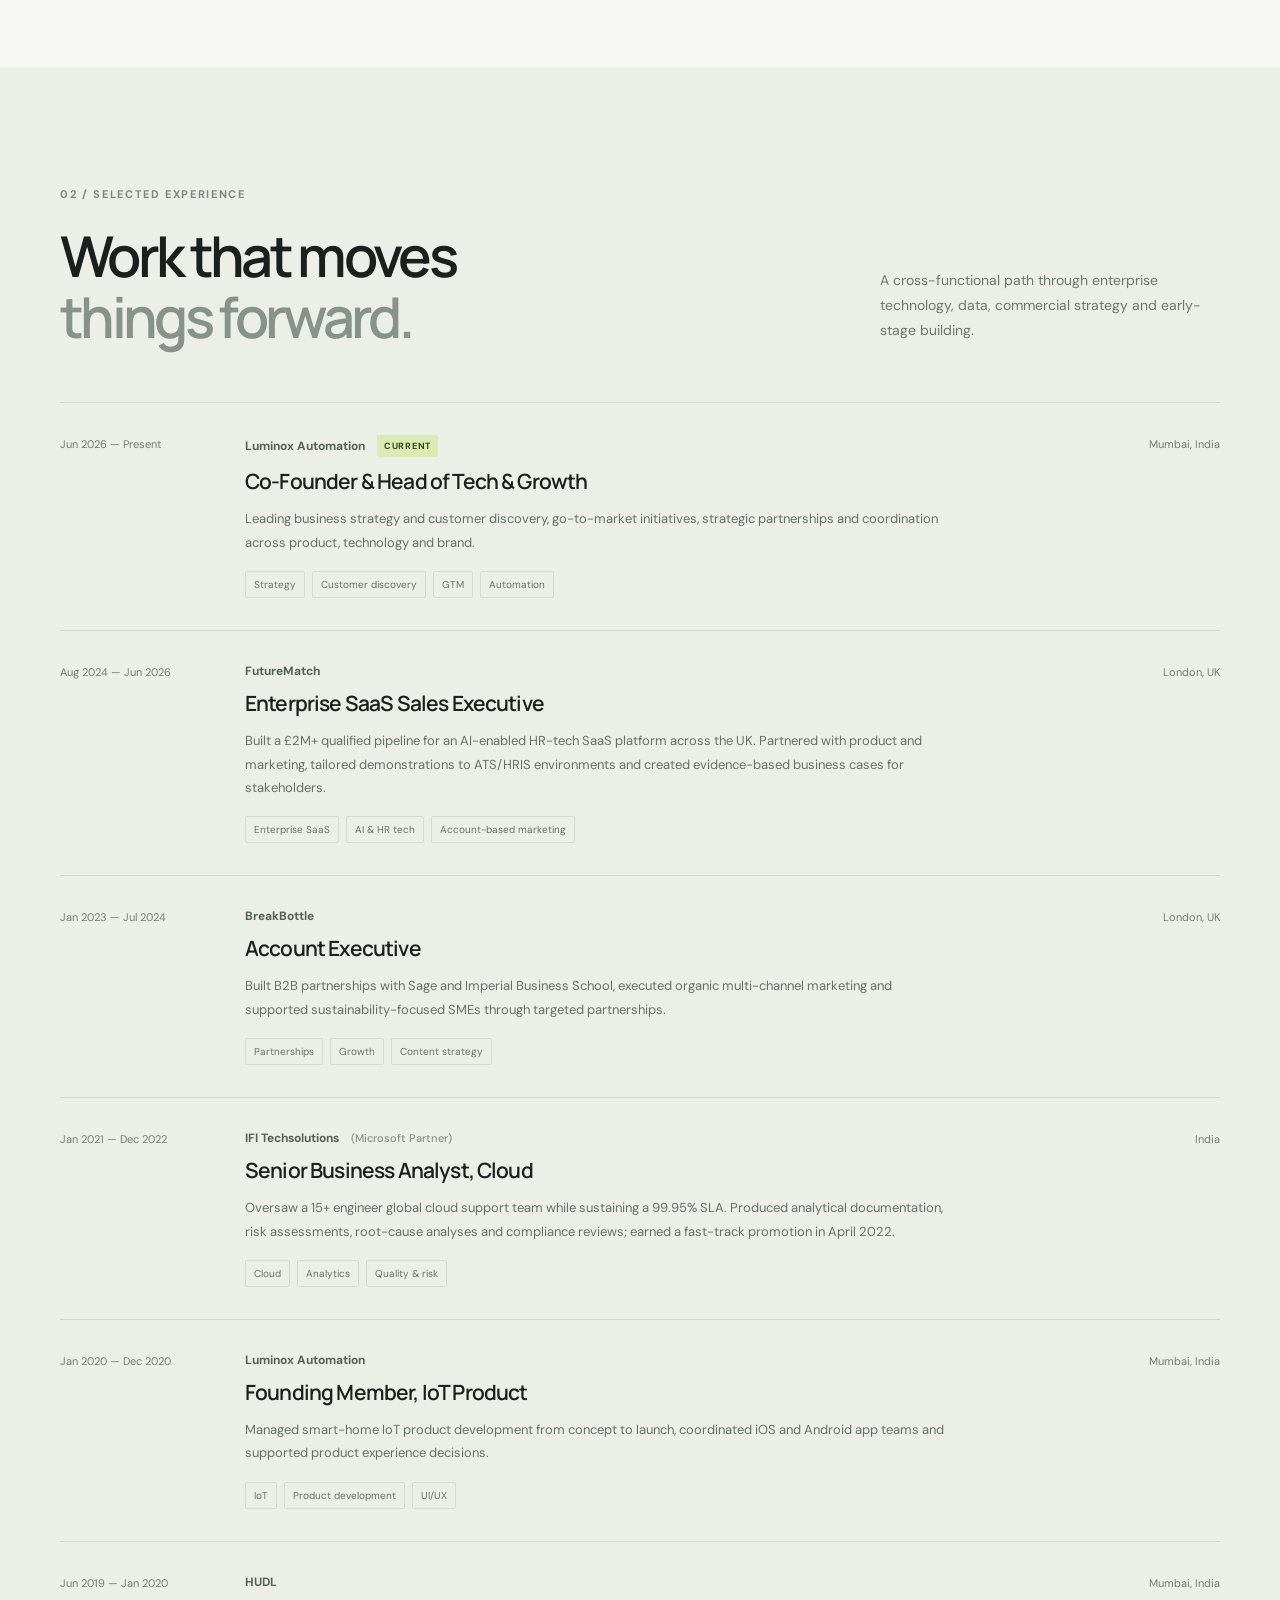
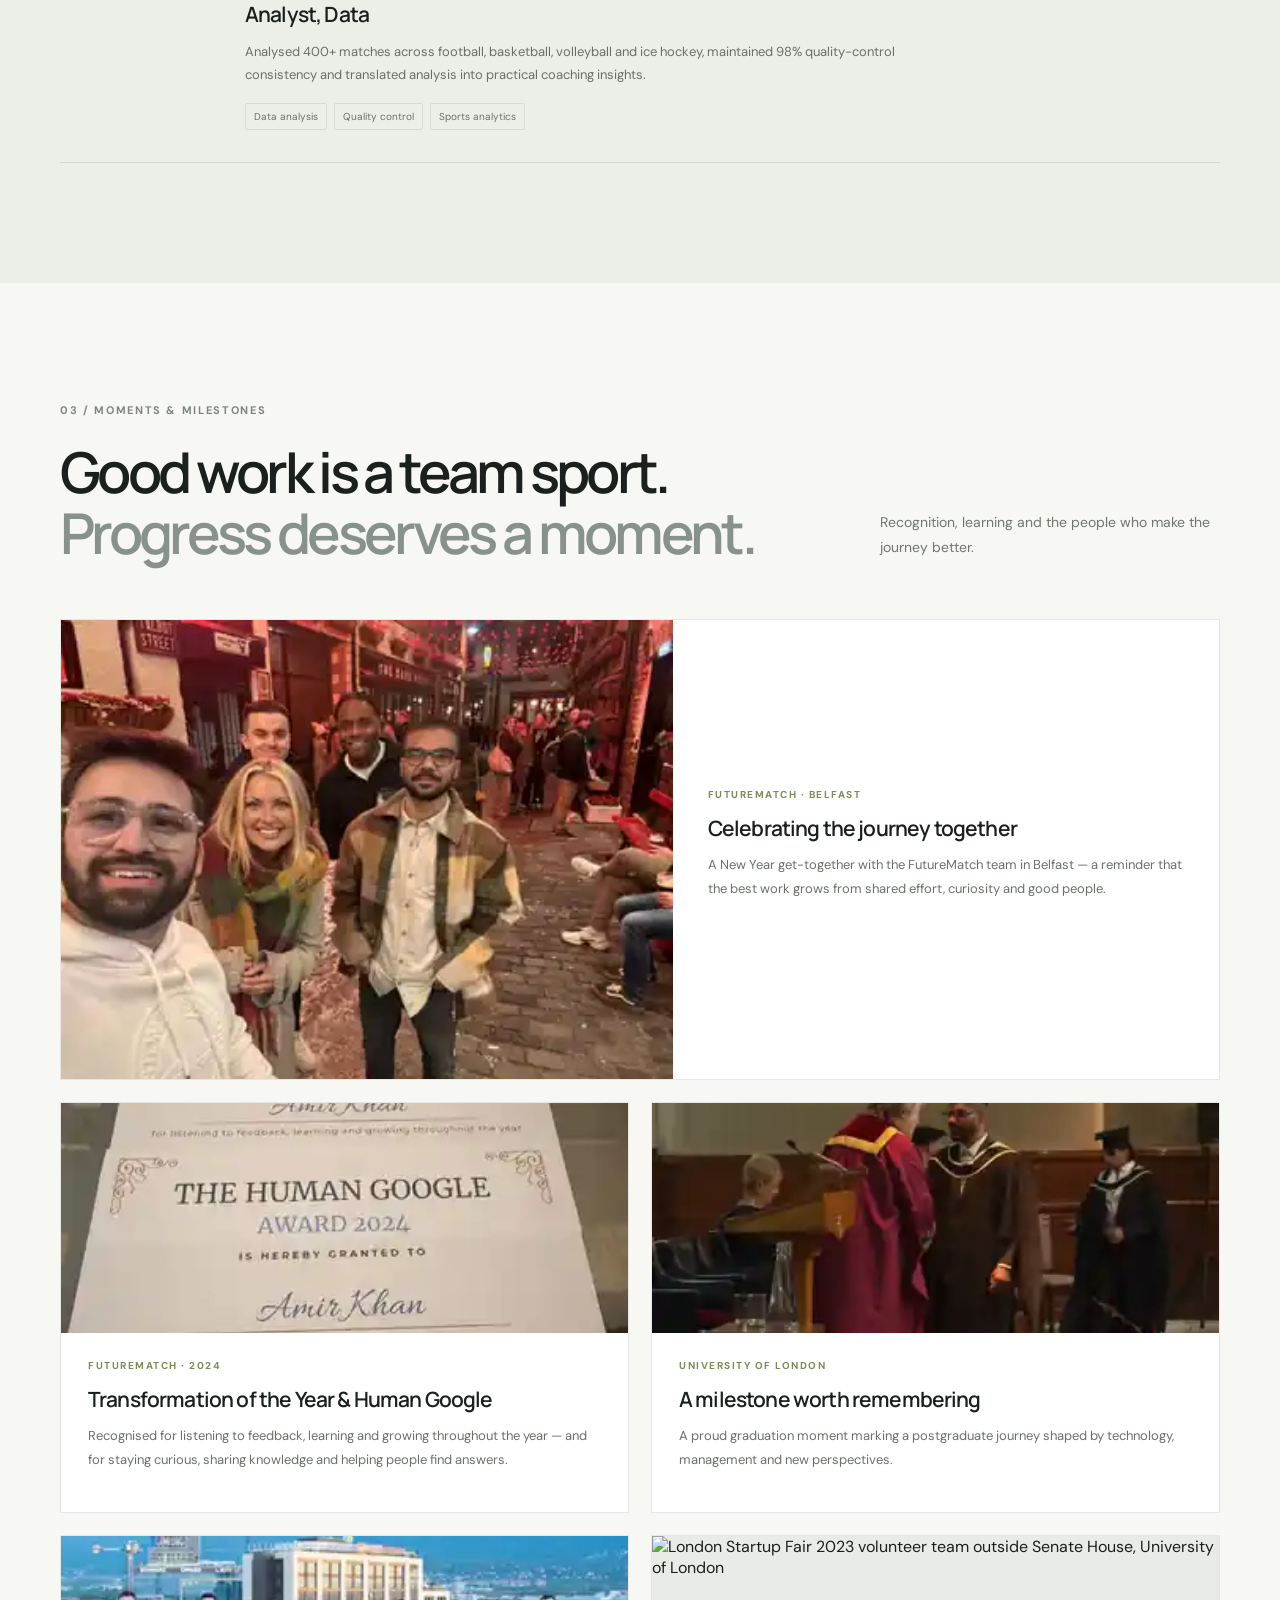
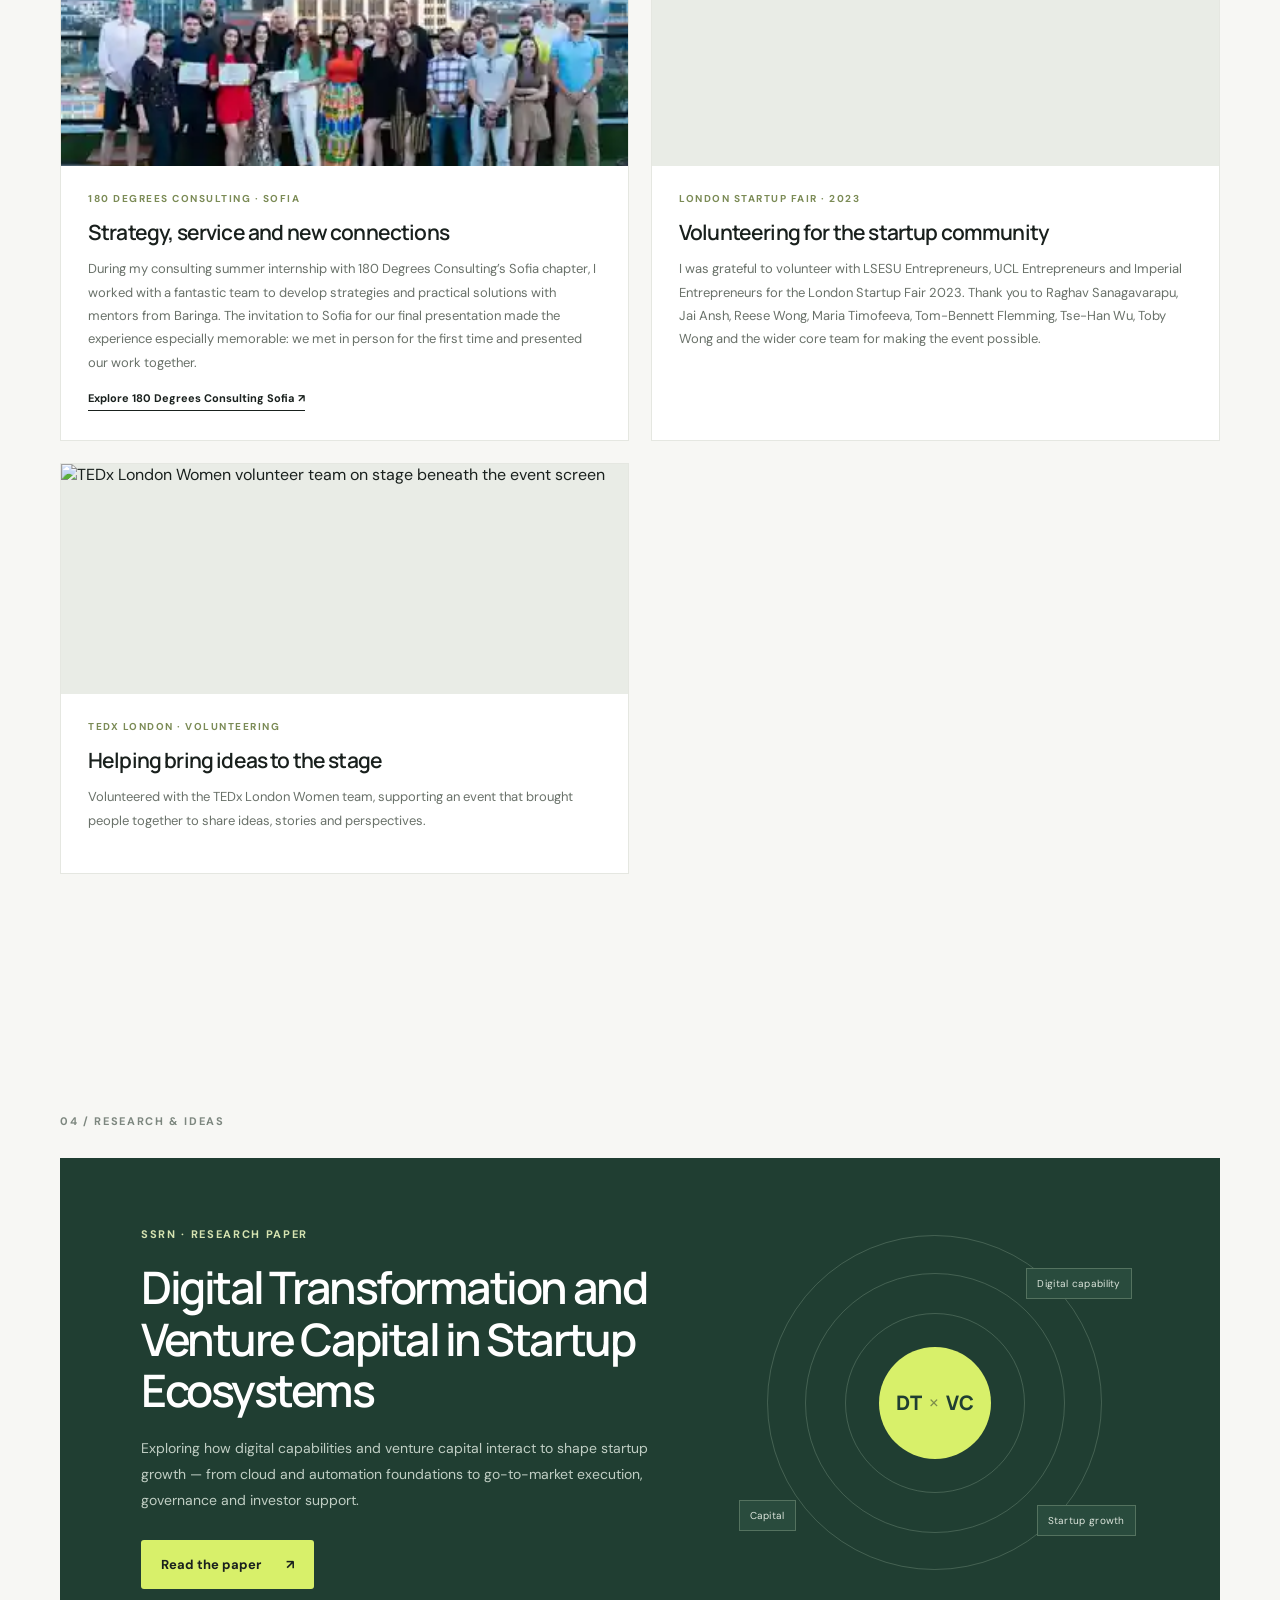
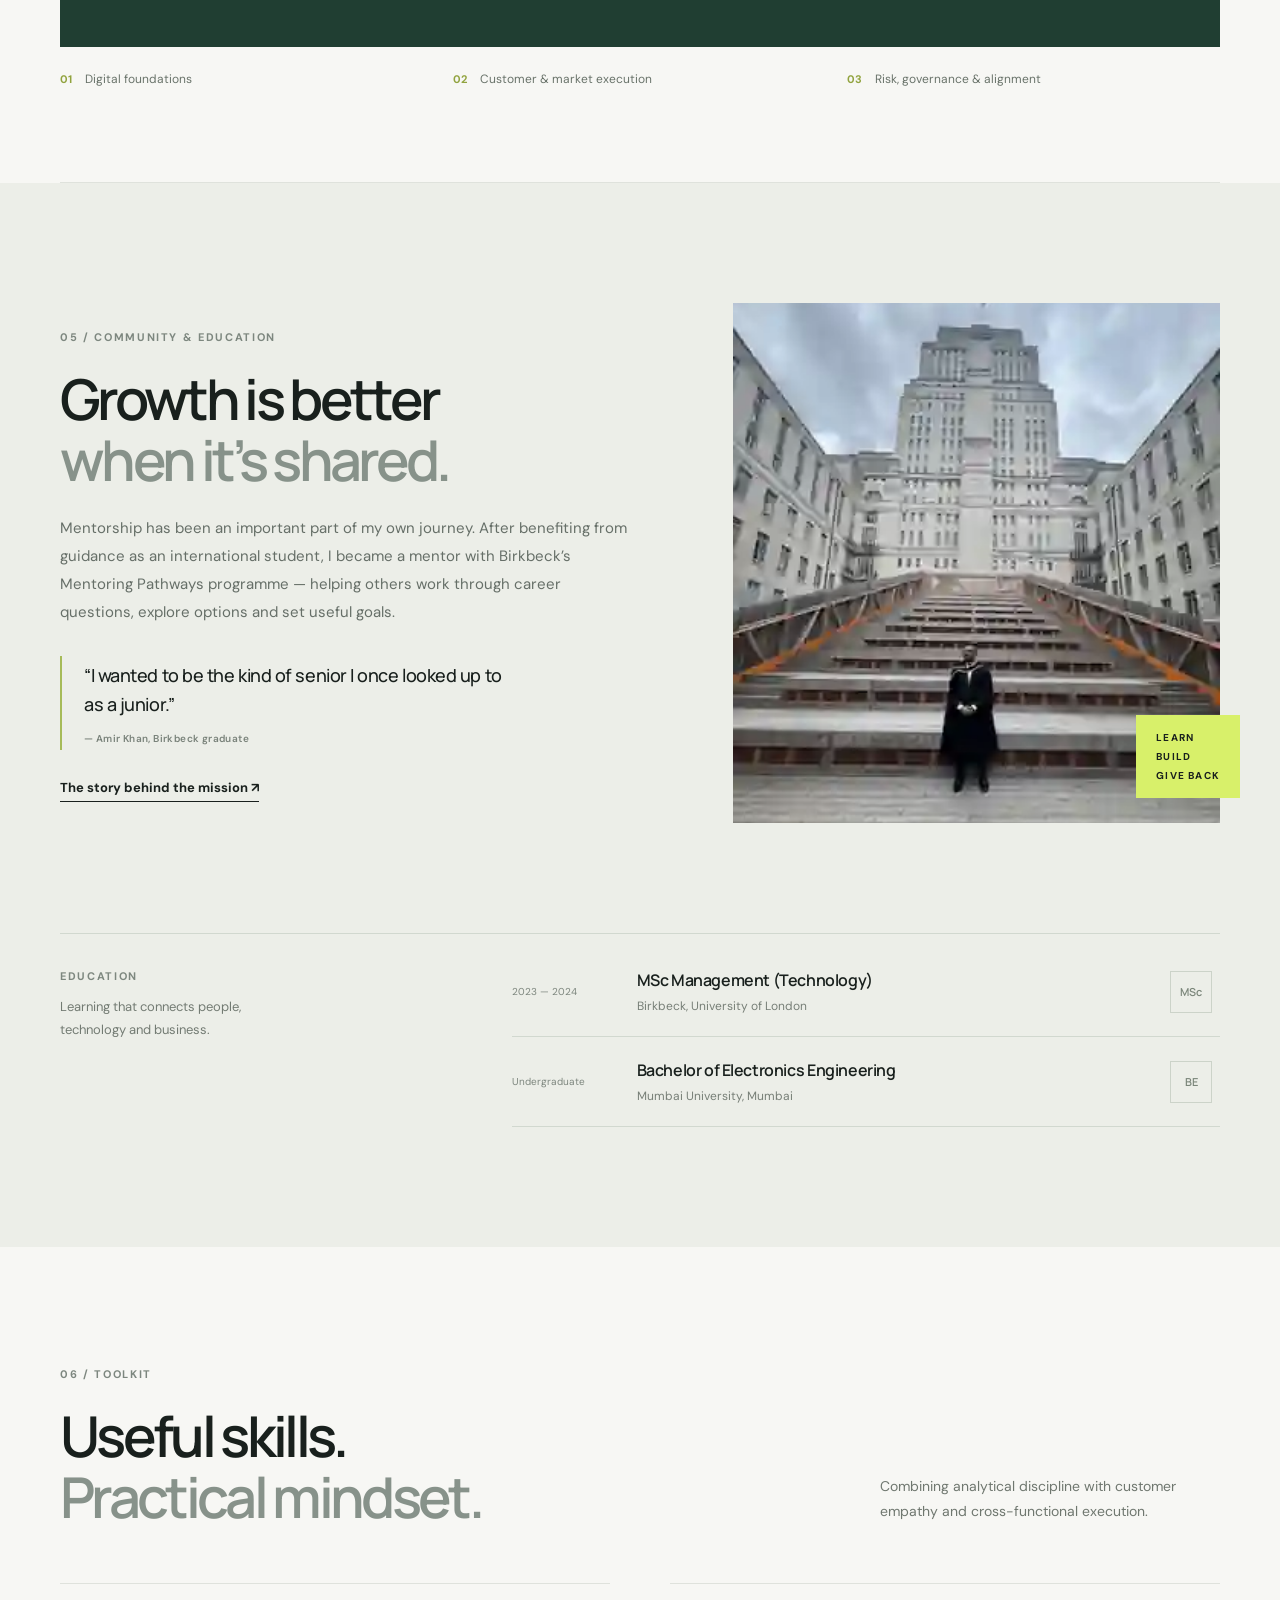
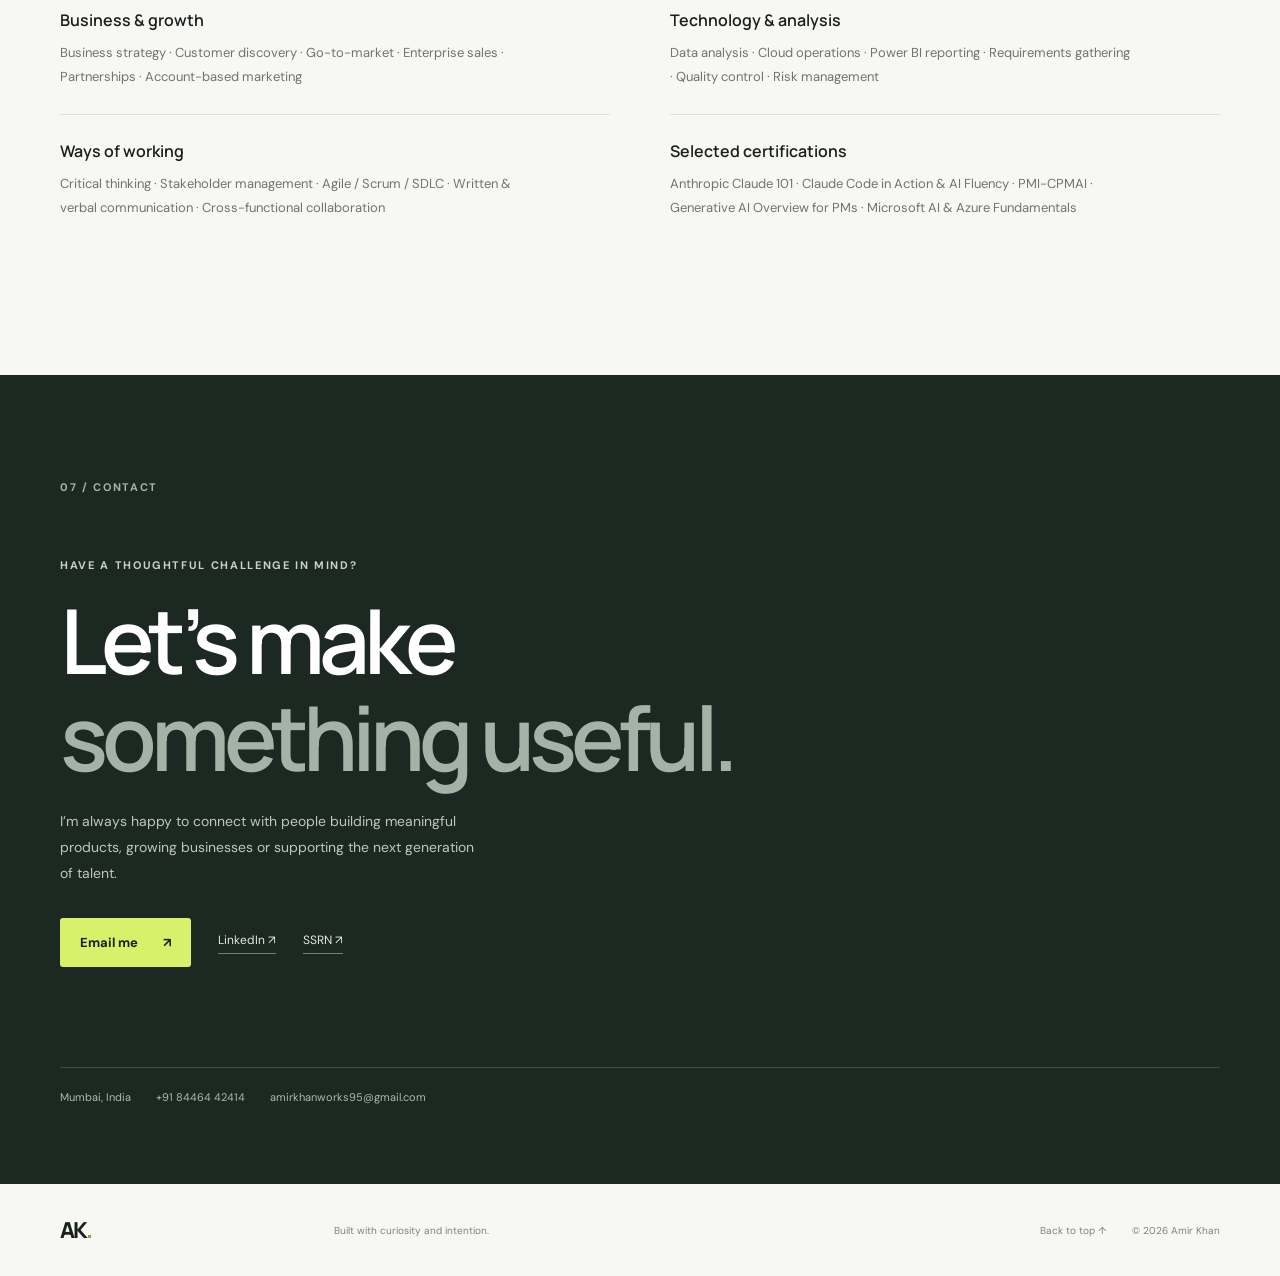
==== commit 6a677b05: "Add TEDx volunteering and photo-led Startup Fair highlight" ====
--- a/index.html
+++ b/index.html
@@ -127,9 +127,13 @@
             <div class="highlight-image"><img src="assets/180dc-sofia-team.webp" alt="The 180 Degrees Consulting Sofia chapter team together in Bulgaria"></div>
             <div class="highlight-body"><p class="eyebrow">180 Degrees Consulting · Sofia</p><h3>Strategy, service and new connections</h3><p>During my consulting summer internship with 180 Degrees Consulting’s Sofia chapter, I worked with a fantastic team to develop strategies and practical solutions with mentors from Baringa. The invitation to Sofia for our final presentation made the experience especially memorable: we met in person for the first time and presented our work together.</p><a class="text-link" href="https://www.linkedin.com/company/180degreesconsultingsofia/" target="_blank" rel="noreferrer">Explore 180 Degrees Consulting Sofia ↗</a></div>
           </article>
-          <article class="highlight-card highlight-text">
-            <div class="highlight-number">05</div>
-            <div class="highlight-body"><p class="eyebrow">London Startup Fair · 2023</p><h3>Volunteering for the startup community</h3><p>I was grateful to volunteer with LSESU Entrepreneurs, UCL Entrepreneurs and Imperial Entrepreneurs for the London Startup Fair 2023. A special thank-you to Raghav Sanagavarapu, Jai Ansh, Reese Wong, Maria Timofeeva, Tom-Bennett Flemming, Tse-Han Wu, Toby Wong and the wider core team for the hard work that made the event possible.</p></div>
+          <article class="highlight-card">
+            <div class="highlight-image"><img src="assets/london-startup-fair.webp" alt="London Startup Fair 2023 volunteer team outside Senate House, University of London"></div>
+            <div class="highlight-body"><p class="eyebrow">London Startup Fair · 2023</p><h3>Volunteering for the startup community</h3><p>I was grateful to volunteer with LSESU Entrepreneurs, UCL Entrepreneurs and Imperial Entrepreneurs for the London Startup Fair 2023. Thank you to Raghav Sanagavarapu, Jai Ansh, Reese Wong, Maria Timofeeva, Tom-Bennett Flemming, Tse-Han Wu, Toby Wong and the wider core team for making the event possible.</p></div>
+          </article>
+          <article class="highlight-card">
+            <div class="highlight-image"><img src="assets/tedx-london-volunteer.webp" alt="TEDx London Women volunteer team on stage beneath the event screen"></div>
+            <div class="highlight-body"><p class="eyebrow">TEDx London · Volunteering</p><h3>Helping bring ideas to the stage</h3><p>Volunteered with the TEDx London Women team, supporting an event that brought people together to share ideas, stories and perspectives.</p></div>
           </article>
         </div>
       </div>
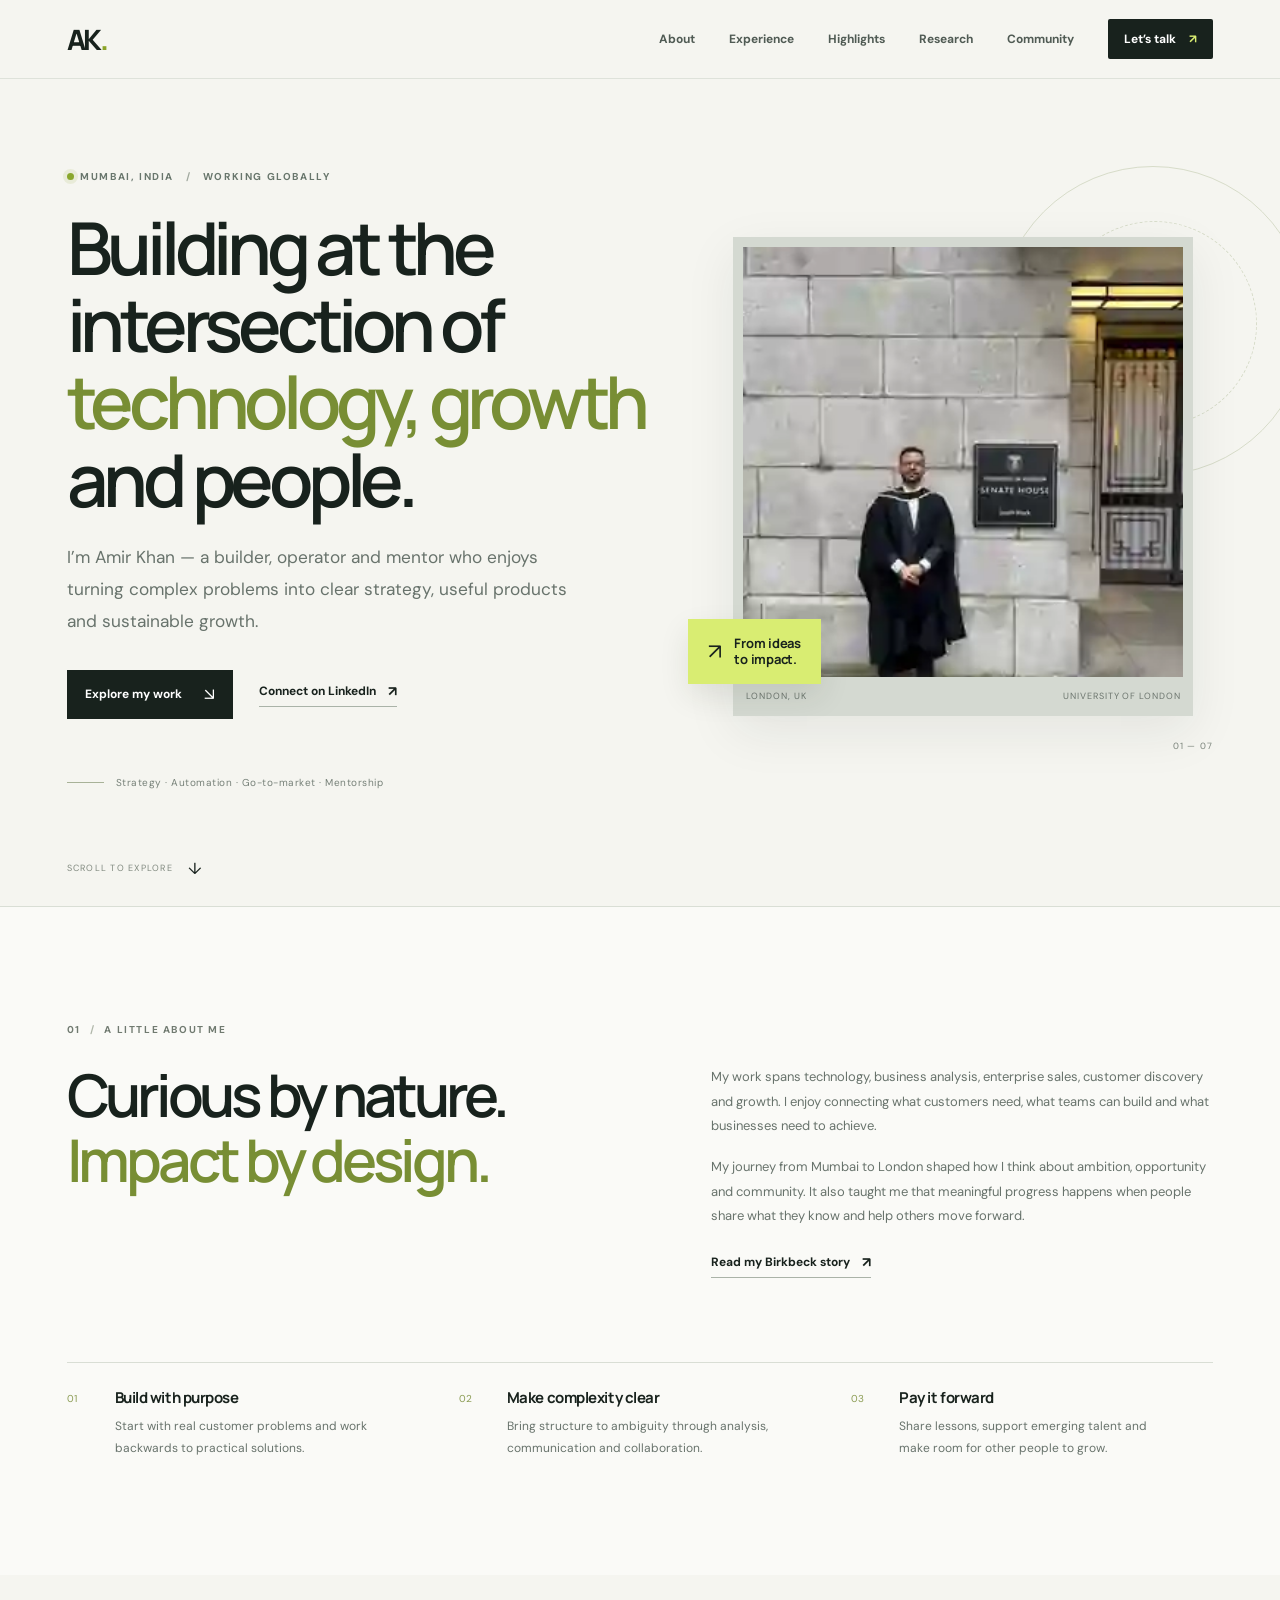
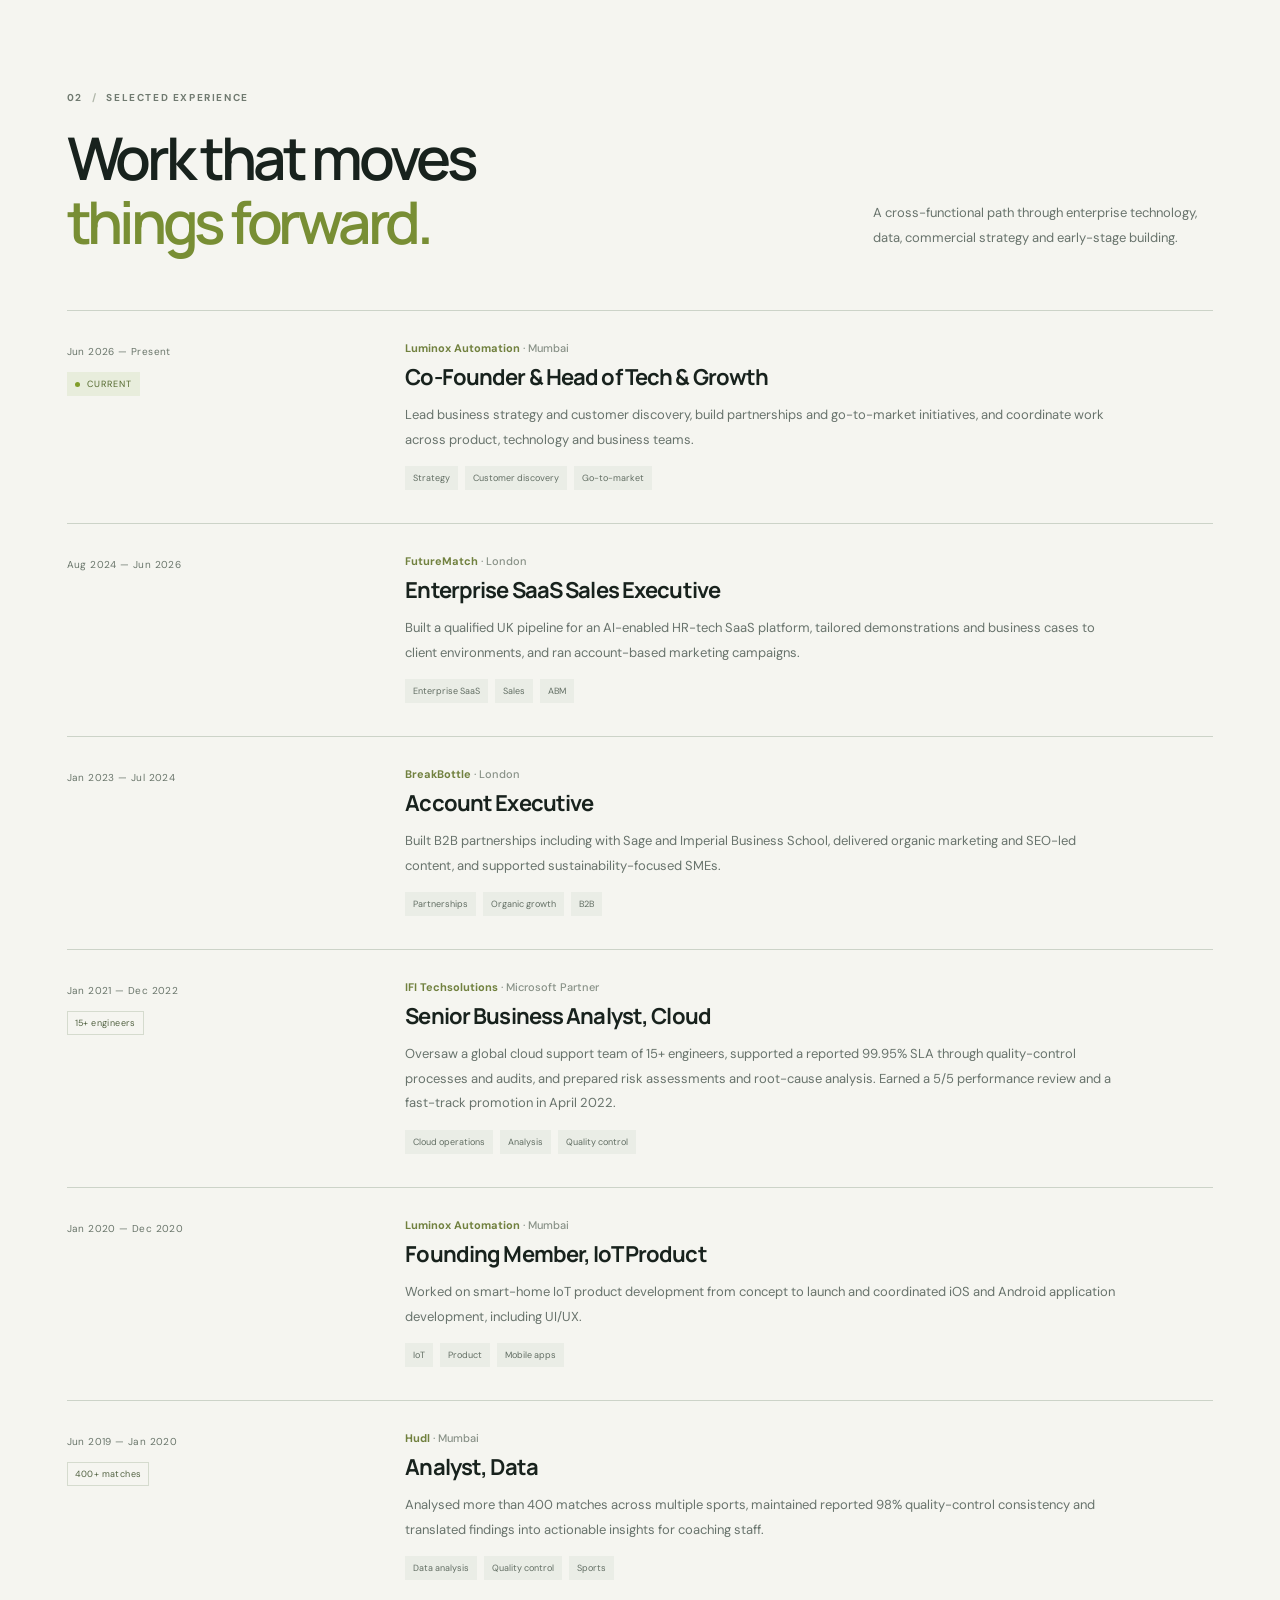
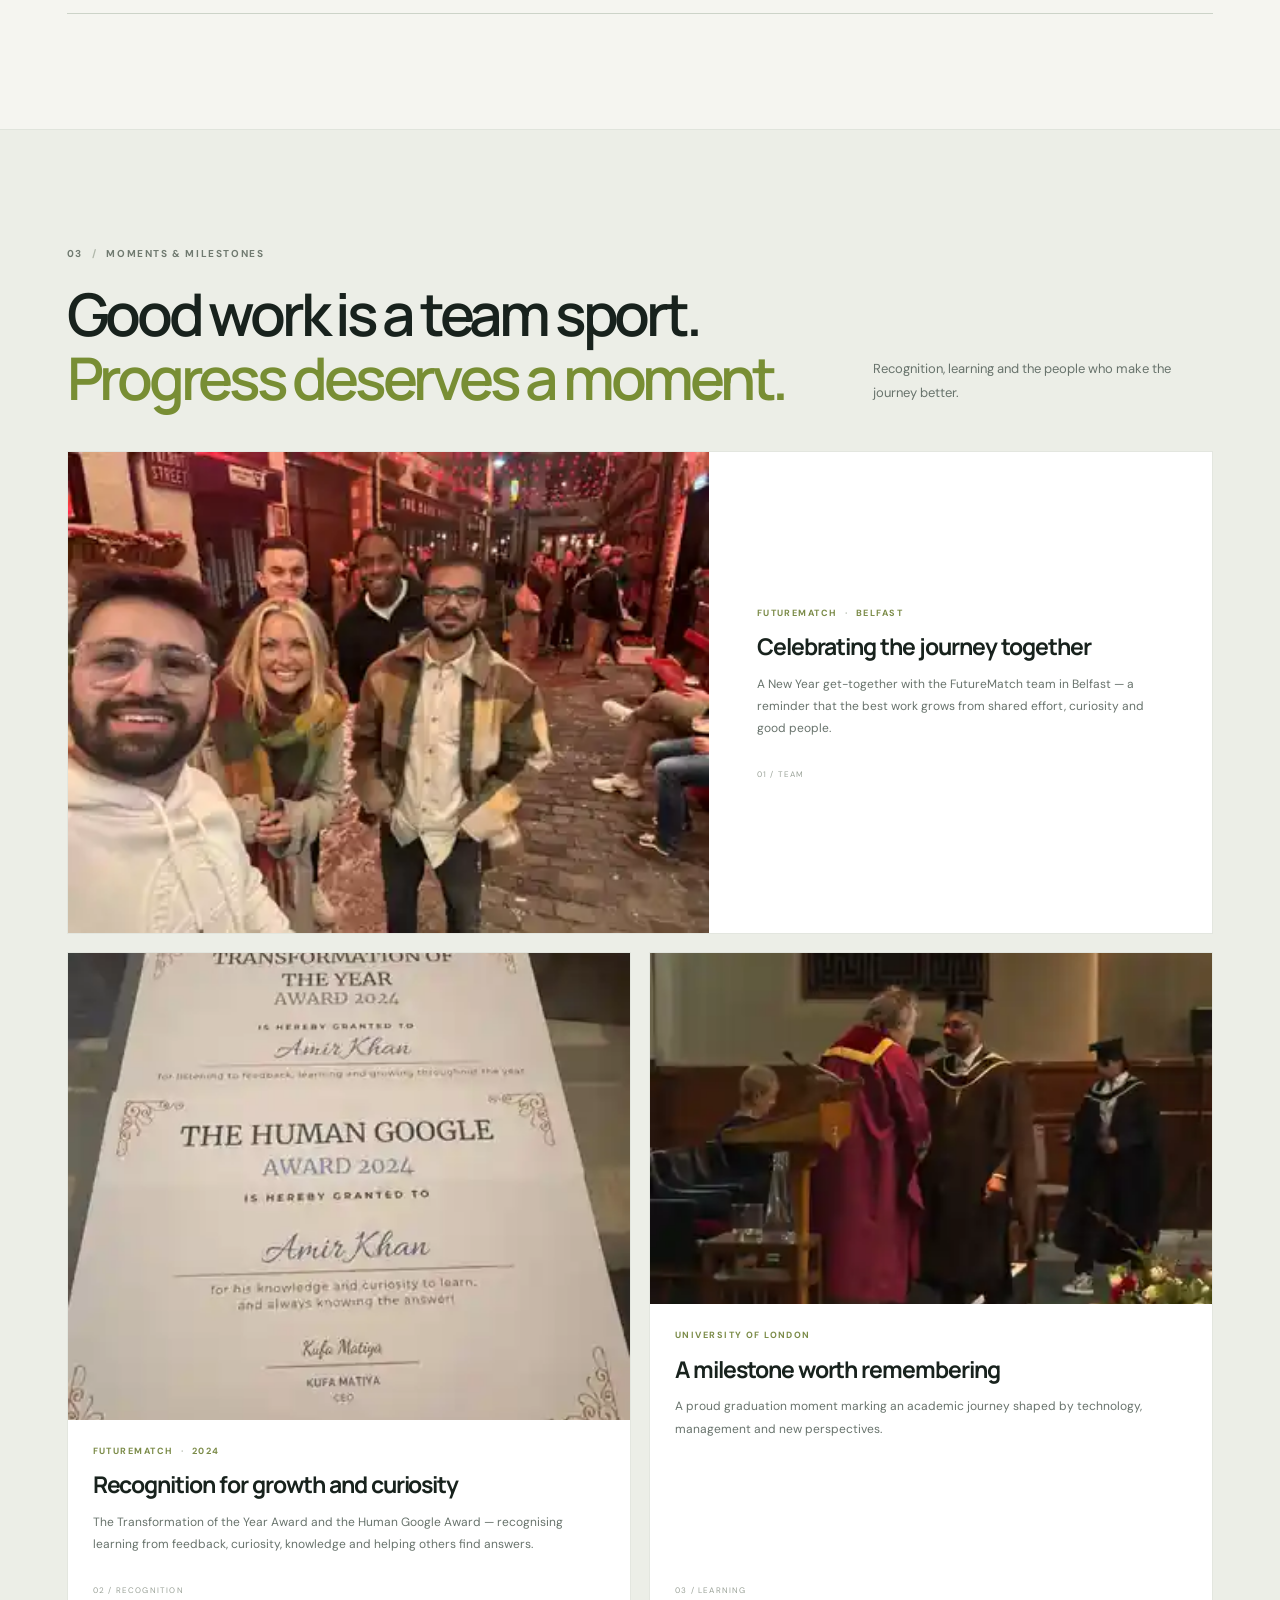
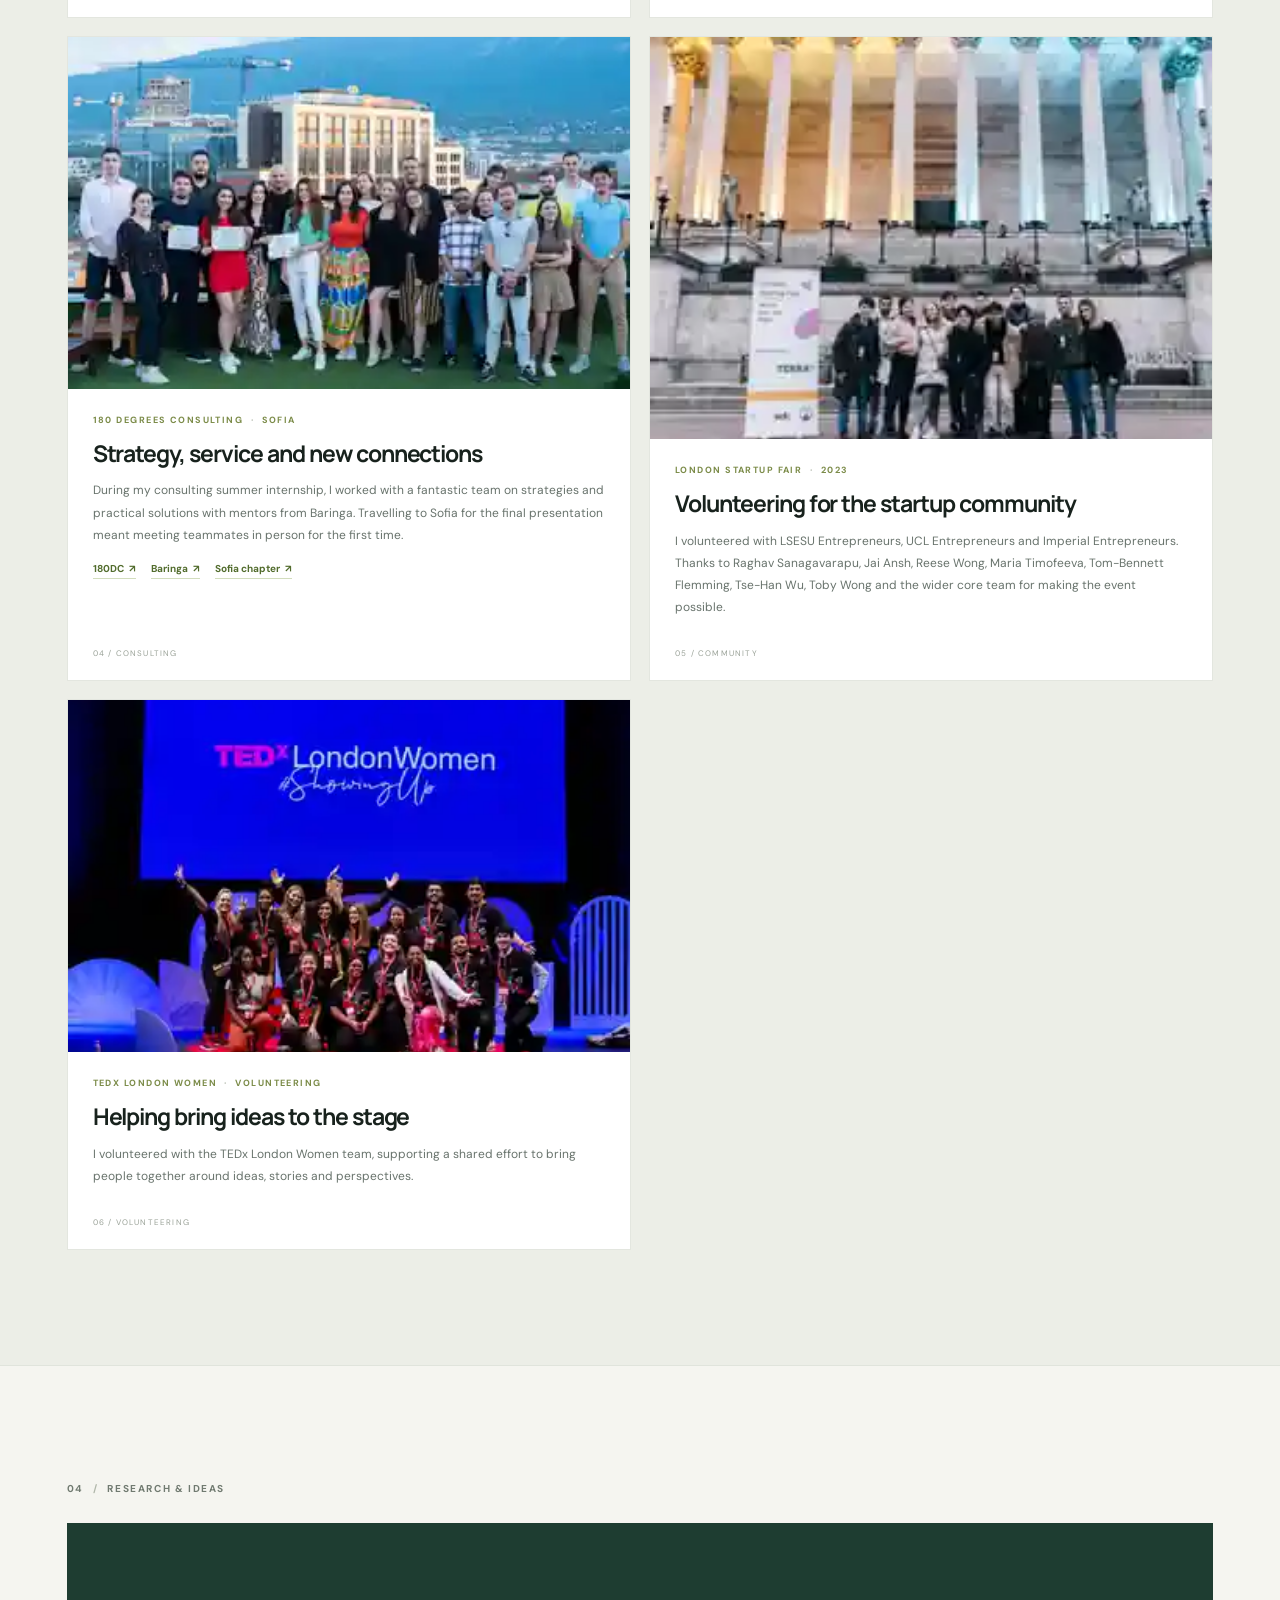
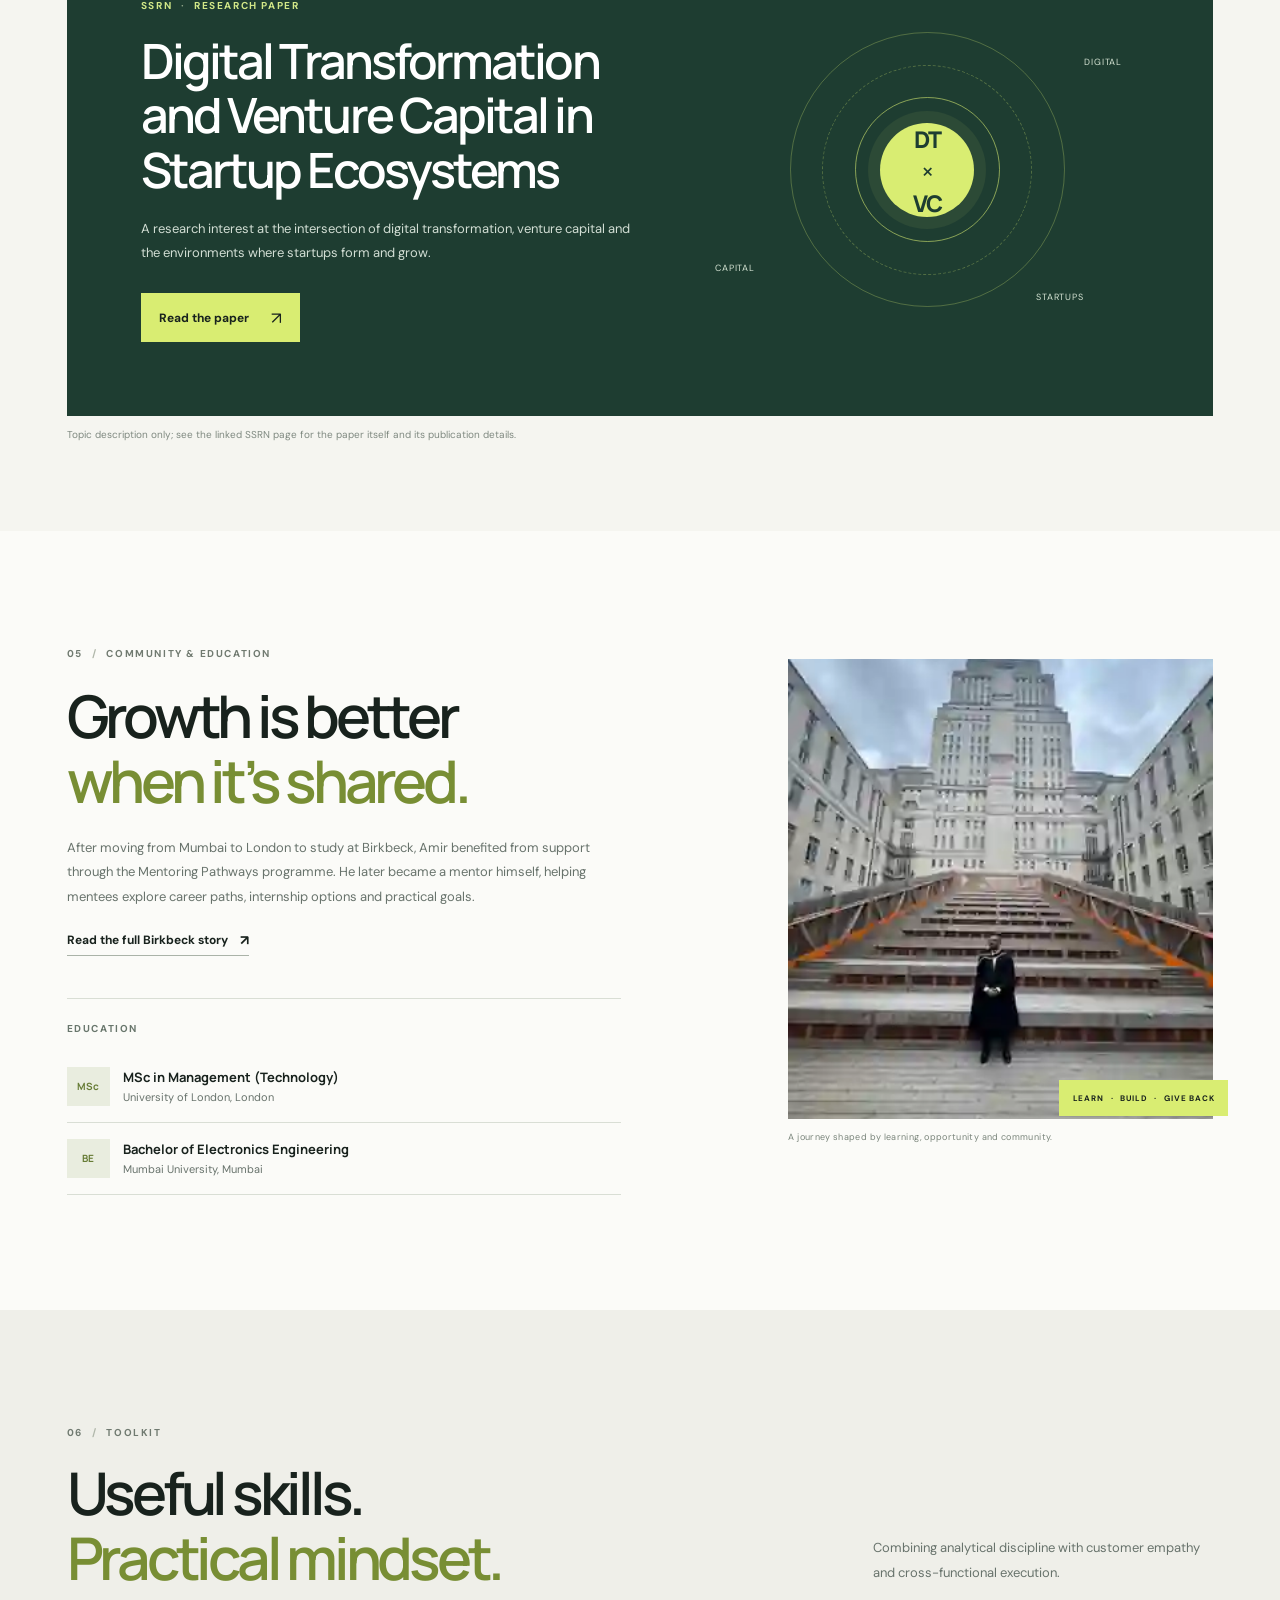
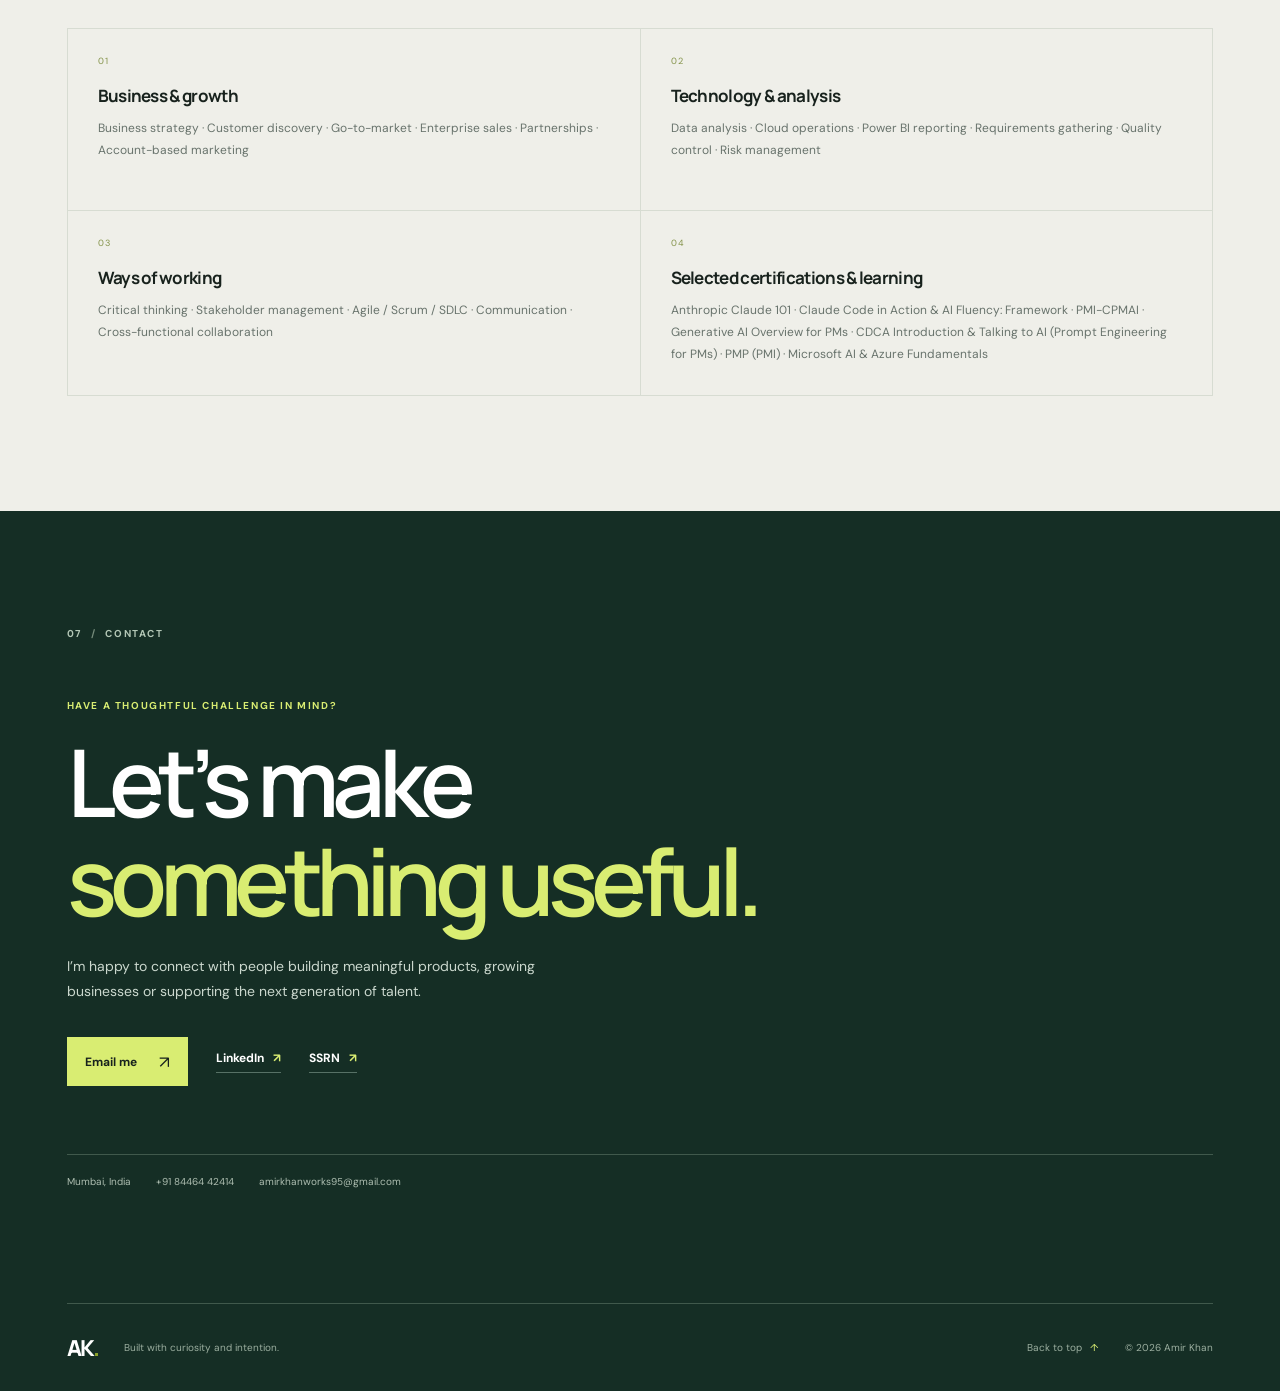
==== commit ac9e817e: "Build portfolio V2 draft with responsive editorial design" ====
--- a/index.html
+++ b/index.html
@@ -3,181 +3,231 @@
 <head>
   <meta charset="utf-8">
   <meta name="viewport" content="width=device-width, initial-scale=1">
-  <meta name="theme-color" content="#f7f7f4">
-  <meta name="description" content="Amir Khan — builder, operator and mentor working across technology, growth, automation and startup ecosystems.">
+  <meta name="theme-color" content="#f5f5f0">
+  <meta name="description" content="Amir Khan is a builder, operator and mentor working across technology, business growth, SaaS, startup ecosystems and mentorship.">
+  <meta property="og:type" content="website">
+  <meta property="og:title" content="Amir Khan — Builder, Operator, Mentor">
+  <meta property="og:description" content="Technology, business growth, startup ecosystems and giving back.">
+  <meta name="twitter:card" content="summary">
   <title>Amir Khan — Builder, Operator, Mentor</title>
+  <link rel="icon" href="favicon.svg" type="image/svg+xml">
   <link rel="preconnect" href="https://fonts.googleapis.com">
   <link rel="preconnect" href="https://fonts.gstatic.com" crossorigin>
   <link href="https://fonts.googleapis.com/css2?family=DM+Sans:wght@400;500;600;700&family=Manrope:wght@400;500;600;700;800&display=swap" rel="stylesheet">
   <link rel="stylesheet" href="styles.css">
 </head>
 <body>
+  <a class="skip-link" href="#main">Skip to content</a>
   <header class="site-header">
-    <a class="wordmark" href="#top" aria-label="Amir Khan home">AK<span>.</span></a>
-    <button class="menu-toggle" aria-expanded="false" aria-controls="site-nav">Menu</button>
-    <nav id="site-nav" class="nav">
-      <a href="#about">About</a>
-      <a href="#work">Experience</a>
-      <a href="#highlights">Highlights</a>
-      <a href="#research">Research</a>
-      <a href="#community">Community</a>
-      <a class="nav-contact" href="#contact">Let’s talk <span>↗</span></a>
-    </nav>
+    <div class="header-inner">
+      <a class="wordmark" href="#top" aria-label="Amir Khan, home">AK<span>.</span></a>
+      <button class="menu-toggle" type="button" aria-expanded="false" aria-controls="site-nav" aria-label="Open navigation">
+        <span class="menu-label">Menu</span><span class="menu-icon" aria-hidden="true"><i></i><i></i></span>
+      </button>
+      <nav id="site-nav" class="site-nav" aria-label="Main navigation">
+        <a href="#about">About</a>
+        <a href="#experience">Experience</a>
+        <a href="#highlights">Highlights</a>
+        <a href="#research">Research</a>
+        <a href="#community">Community</a>
+        <a class="nav-cta" href="#contact">Let’s talk <span aria-hidden="true">↗</span></a>
+      </nav>
+    </div>
   </header>
 
-  <main id="top">
-    <section class="hero section-wrap">
+  <main id="main">
+    <section class="hero section-wrap" id="top" aria-labelledby="hero-title">
       <div class="hero-copy">
-        <p class="eyebrow"><span class="status-dot"></span> Mumbai, India · Working globally</p>
-        <h1>Building at the intersection of <span>technology, growth</span> and people.</h1>
+        <p class="eyebrow"><span class="availability-dot" aria-hidden="true"></span> Mumbai, India <span class="eyebrow-separator">/</span> Working globally</p>
+        <h1 id="hero-title">Building at the intersection of <em>technology, growth</em> and people.</h1>
         <p class="hero-lede">I’m Amir Khan — a builder, operator and mentor who enjoys turning complex problems into clear strategy, useful products and sustainable growth.</p>
         <div class="hero-actions">
-          <a class="button button-dark" href="#work">Explore my work <span>↘</span></a>
-          <a class="text-link" href="https://linkedin.com/in/aaamirkhan" target="_blank" rel="noreferrer">Connect on LinkedIn ↗</a>
-        </div>
-        <div class="hero-note"><span class="note-line"></span><span>Strategy · Automation · Go-to-market · Mentorship</span></div>
+          <a class="button button-dark" href="#experience">Explore my work <span aria-hidden="true">↘</span></a>
+          <a class="underlined-link" href="https://linkedin.com/in/aaamirkhan" target="_blank" rel="noopener noreferrer">Connect on LinkedIn <span aria-hidden="true">↗</span></a>
+        </div>
+        <div class="hero-signature"><span class="signature-line" aria-hidden="true"></span><span>Strategy · Automation · Go-to-market · Mentorship</span></div>
       </div>
       <div class="hero-visual">
-        <div class="photo-frame">
-          <img src="assets/amir-senate-house.webp" alt="Amir Khan outside Senate House, University of London">
-          <div class="photo-caption"><span>London, UK</span><span>University of London</span></div>
-        </div>
-        <div class="floating-card"><span class="floating-icon">↗</span><span>From ideas<br>to impact.</span></div>
-        <div class="hero-orbit orbit-one"></div><div class="hero-orbit orbit-two"></div>
-      </div>
-      <div class="hero-bottom"><span>Scroll to explore</span><span class="scroll-mark">↓</span><span class="hero-bottom-line"></span></div>
-    </section>
-
-    <section id="about" class="intro section-wrap section">
-      <div class="section-kicker">01 / A little about me</div>
-      <div class="intro-content">
-        <h2>Curious by nature.<br><span>Impact by design.</span></h2>
-        <div class="intro-description">
-          <p>My work spans technology, business analysis, enterprise sales, customer discovery and growth. I like connecting the dots between what customers need, what teams can build and what businesses need to achieve.</p>
-          <p>My journey from Mumbai to London shaped how I think about ambition, opportunity and community. It also taught me that meaningful progress happens when people share what they know and help others move forward.</p>
-          <a class="text-link" href="https://www.bbk.ac.uk/news/from-mentee-to-mentor-birkbeck-graduates-journey-comes-full-circle" target="_blank" rel="noreferrer">Read my Birkbeck story ↗</a>
-        </div>
-      </div>
-      <div class="principles">
-        <article><span>01</span><h3>Build with purpose</h3><p>Start with real customer problems and work backwards to practical solutions.</p></article>
-        <article><span>02</span><h3>Make complexity clear</h3><p>Bring structure to ambiguity through analysis, communication and collaboration.</p></article>
-        <article><span>03</span><h3>Pay it forward</h3><p>Share lessons, support emerging talent and make room for other people to grow.</p></article>
-      </div>
-    </section>
-
-    <section id="work" class="work section">
-      <div class="section-wrap">
-        <div class="section-heading"><div><div class="section-kicker">02 / Selected experience</div><h2>Work that moves<br><span>things forward.</span></h2></div><p>A cross-functional path through enterprise technology, data, commercial strategy and early-stage building.</p></div>
+        <div class="hero-photo">
+          <img src="assets/amir-senate-house.webp" alt="Amir Khan outside Senate House at the University of London" width="259" height="346" fetchpriority="high">
+          <div class="photo-label"><span>London, UK</span><span>University of London</span></div>
+        </div>
+        <div class="photo-note"><span class="note-symbol" aria-hidden="true">↗</span><p>From ideas<br>to impact.</p></div>
+        <span class="hero-orbit orbit-outer" aria-hidden="true"></span>
+        <span class="hero-orbit orbit-inner" aria-hidden="true"></span>
+        <span class="hero-index" aria-hidden="true">01 — 07</span>
+      </div>
+      <a class="scroll-cue" href="#about"><span>Scroll to explore</span><span class="scroll-arrow" aria-hidden="true">↓</span></a>
+    </section>
+
+    <section id="about" class="section section-about" aria-labelledby="about-title">
+      <div class="section-wrap">
+        <div class="section-kicker">01 <span>/</span> A little about me</div>
+        <div class="split-heading">
+          <h2 id="about-title">Curious by nature.<br><em>Impact by design.</em></h2>
+          <div class="body-copy">
+            <p>My work spans technology, business analysis, enterprise sales, customer discovery and growth. I enjoy connecting what customers need, what teams can build and what businesses need to achieve.</p>
+            <p>My journey from Mumbai to London shaped how I think about ambition, opportunity and community. It also taught me that meaningful progress happens when people share what they know and help others move forward.</p>
+            <a class="underlined-link" href="https://www.bbk.ac.uk/news/from-mentee-to-mentor-birkbeck-graduates-journey-comes-full-circle" target="_blank" rel="noopener noreferrer">Read my Birkbeck story <span aria-hidden="true">↗</span></a>
+          </div>
+        </div>
+        <div class="principle-grid">
+          <article class="principle"><span class="principle-number">01</span><h3>Build with purpose</h3><p>Start with real customer problems and work backwards to practical solutions.</p></article>
+          <article class="principle"><span class="principle-number">02</span><h3>Make complexity clear</h3><p>Bring structure to ambiguity through analysis, communication and collaboration.</p></article>
+          <article class="principle"><span class="principle-number">03</span><h3>Pay it forward</h3><p>Share lessons, support emerging talent and make room for other people to grow.</p></article>
+        </div>
+      </div>
+    </section>
+
+    <section id="experience" class="section section-experience" aria-labelledby="experience-title">
+      <div class="section-wrap">
+        <div class="section-heading">
+          <div><div class="section-kicker">02 <span>/</span> Selected experience</div><h2 id="experience-title">Work that moves<br><em>things forward.</em></h2></div>
+          <p>A cross-functional path through enterprise technology, data, commercial strategy and early-stage building.</p>
+        </div>
         <div class="experience-list">
           <article class="experience-item">
-            <div class="experience-date">Jun 2026 — Present</div>
-            <div class="experience-main"><div class="experience-company">Luminox Automation <span class="tag">Current</span></div><h3>Co-Founder &amp; Head of Tech &amp; Growth</h3><p>Leading business strategy and customer discovery, go-to-market initiatives, strategic partnerships and coordination across product, technology and brand.</p><div class="chips"><span>Strategy</span><span>Customer discovery</span><span>GTM</span><span>Automation</span></div></div>
-            <div class="experience-location">Mumbai, India</div>
-          </article>
-          <article class="experience-item">
-            <div class="experience-date">Aug 2024 — Jun 2026</div>
-            <div class="experience-main"><div class="experience-company">FutureMatch</div><h3>Enterprise SaaS Sales Executive</h3><p>Built a £2M+ qualified pipeline for an AI-enabled HR-tech SaaS platform across the UK. Partnered with product and marketing, tailored demonstrations to ATS/HRIS environments and created evidence-based business cases for stakeholders.</p><div class="chips"><span>Enterprise SaaS</span><span>AI &amp; HR tech</span><span>Account-based marketing</span></div></div>
-            <div class="experience-location">London, UK</div>
-          </article>
-          <article class="experience-item">
-            <div class="experience-date">Jan 2023 — Jul 2024</div>
-            <div class="experience-main"><div class="experience-company">BreakBottle</div><h3>Account Executive</h3><p>Built B2B partnerships with Sage and Imperial Business School, executed organic multi-channel marketing and supported sustainability-focused SMEs through targeted partnerships.</p><div class="chips"><span>Partnerships</span><span>Growth</span><span>Content strategy</span></div></div>
-            <div class="experience-location">London, UK</div>
-          </article>
-          <article class="experience-item">
-            <div class="experience-date">Jan 2021 — Dec 2022</div>
-            <div class="experience-main"><div class="experience-company">IFI Techsolutions <span class="muted">(Microsoft Partner)</span></div><h3>Senior Business Analyst, Cloud</h3><p>Oversaw a 15+ engineer global cloud support team while sustaining a 99.95% SLA. Produced analytical documentation, risk assessments, root-cause analyses and compliance reviews; earned a fast-track promotion in April 2022.</p><div class="chips"><span>Cloud</span><span>Analytics</span><span>Quality &amp; risk</span></div></div>
-            <div class="experience-location">India</div>
-          </article>
-          <article class="experience-item">
-            <div class="experience-date">Jan 2020 — Dec 2020</div>
-            <div class="experience-main"><div class="experience-company">Luminox Automation</div><h3>Founding Member, IoT Product</h3><p>Managed smart-home IoT product development from concept to launch, coordinated iOS and Android app teams and supported product experience decisions.</p><div class="chips"><span>IoT</span><span>Product development</span><span>UI/UX</span></div></div>
-            <div class="experience-location">Mumbai, India</div>
-          </article>
-          <article class="experience-item">
-            <div class="experience-date">Jun 2019 — Jan 2020</div>
-            <div class="experience-main"><div class="experience-company">HUDL</div><h3>Analyst, Data</h3><p>Analysed 400+ matches across football, basketball, volleyball and ice hockey, maintained 98% quality-control consistency and translated analysis into practical coaching insights.</p><div class="chips"><span>Data analysis</span><span>Quality control</span><span>Sports analytics</span></div></div>
-            <div class="experience-location">Mumbai, India</div>
-          </article>
-        </div>
-      </div>
-    </section>
-
-
-    <section id="highlights" class="highlights section">
+            <div class="experience-meta"><span>Jun 2026 — Present</span><span class="current-tag"><i aria-hidden="true"></i> Current</span></div>
+            <div class="experience-content"><p class="company-name">Luminox Automation <span>· Mumbai</span></p><h3>Co-Founder &amp; Head of Tech &amp; Growth</h3><p>Lead business strategy and customer discovery, build partnerships and go-to-market initiatives, and coordinate work across product, technology and business teams.</p><div class="skill-chips"><span>Strategy</span><span>Customer discovery</span><span>Go-to-market</span></div></div>
+          </article>
+          <article class="experience-item">
+            <div class="experience-meta"><span>Aug 2024 — Jun 2026</span></div>
+            <div class="experience-content"><p class="company-name">FutureMatch <span>· London</span></p><h3>Enterprise SaaS Sales Executive</h3><p>Built a qualified UK pipeline for an AI-enabled HR-tech SaaS platform, tailored demonstrations and business cases to client environments, and ran account-based marketing campaigns.</p><div class="skill-chips"><span>Enterprise SaaS</span><span>Sales</span><span>ABM</span></div></div>
+          </article>
+          <article class="experience-item">
+            <div class="experience-meta"><span>Jan 2023 — Jul 2024</span></div>
+            <div class="experience-content"><p class="company-name">BreakBottle <span>· London</span></p><h3>Account Executive</h3><p>Built B2B partnerships including with Sage and Imperial Business School, delivered organic marketing and SEO-led content, and supported sustainability-focused SMEs.</p><div class="skill-chips"><span>Partnerships</span><span>Organic growth</span><span>B2B</span></div></div>
+          </article>
+          <article class="experience-item">
+            <div class="experience-meta"><span>Jan 2021 — Dec 2022</span><span class="metric">15+ engineers</span></div>
+            <div class="experience-content"><p class="company-name">IFI Techsolutions <span>· Microsoft Partner</span></p><h3>Senior Business Analyst, Cloud</h3><p>Oversaw a global cloud support team of 15+ engineers, supported a reported 99.95% SLA through quality-control processes and audits, and prepared risk assessments and root-cause analysis. Earned a 5/5 performance review and a fast-track promotion in April 2022.</p><div class="skill-chips"><span>Cloud operations</span><span>Analysis</span><span>Quality control</span></div></div>
+          </article>
+          <article class="experience-item">
+            <div class="experience-meta"><span>Jan 2020 — Dec 2020</span></div>
+            <div class="experience-content"><p class="company-name">Luminox Automation <span>· Mumbai</span></p><h3>Founding Member, IoT Product</h3><p>Worked on smart-home IoT product development from concept to launch and coordinated iOS and Android application development, including UI/UX.</p><div class="skill-chips"><span>IoT</span><span>Product</span><span>Mobile apps</span></div></div>
+          </article>
+          <article class="experience-item">
+            <div class="experience-meta"><span>Jun 2019 — Jan 2020</span><span class="metric">400+ matches</span></div>
+            <div class="experience-content"><p class="company-name">Hudl <span>· Mumbai</span></p><h3>Analyst, Data</h3><p>Analysed more than 400 matches across multiple sports, maintained reported 98% quality-control consistency and translated findings into actionable insights for coaching staff.</p><div class="skill-chips"><span>Data analysis</span><span>Quality control</span><span>Sports</span></div></div>
+          </article>
+        </div>
+      </div>
+    </section>
+
+    <section id="highlights" class="section section-highlights" aria-labelledby="highlights-title">
       <div class="section-wrap">
         <div class="section-heading">
-          <div><div class="section-kicker">03 / Moments &amp; milestones</div><h2>Good work is a team sport.<br><span>Progress deserves a moment.</span></h2></div>
+          <div><div class="section-kicker">03 <span>/</span> Moments &amp; milestones</div><h2 id="highlights-title">Good work is a team sport.<br><em>Progress deserves a moment.</em></h2></div>
           <p>Recognition, learning and the people who make the journey better.</p>
         </div>
         <div class="highlight-grid">
           <article class="highlight-card highlight-feature">
-            <div class="highlight-image"><img src="assets/futurematch-celebration.webp" alt="FutureMatch colleagues celebrating together in Belfast"></div>
-            <div class="highlight-body"><p class="eyebrow">FutureMatch · Belfast</p><h3>Celebrating the journey together</h3><p>A New Year get-together with the FutureMatch team in Belfast — a reminder that the best work grows from shared effort, curiosity and good people.</p></div>
-          </article>
-          <article class="highlight-card">
-            <div class="highlight-image award-image"><img src="assets/futurematch-awards.webp" alt="Transformation of the Year and Human Google awards presented to Amir Khan in 2024"></div>
-            <div class="highlight-body"><p class="eyebrow">FutureMatch · 2024</p><h3>Transformation of the Year &amp; Human Google</h3><p>Recognised for listening to feedback, learning and growing throughout the year — and for staying curious, sharing knowledge and helping people find answers.</p></div>
-          </article>
-          <article class="highlight-card">
-            <div class="highlight-image"><img src="assets/university-of-london-graduation.webp" alt="Amir Khan at his University of London graduation ceremony"></div>
-            <div class="highlight-body"><p class="eyebrow">University of London</p><h3>A milestone worth remembering</h3><p>A proud graduation moment marking a postgraduate journey shaped by technology, management and new perspectives.</p></div>
-          </article>
-          <article class="highlight-card">
-            <div class="highlight-image"><img src="assets/180dc-sofia-team.webp" alt="The 180 Degrees Consulting Sofia chapter team together in Bulgaria"></div>
-            <div class="highlight-body"><p class="eyebrow">180 Degrees Consulting · Sofia</p><h3>Strategy, service and new connections</h3><p>During my consulting summer internship with 180 Degrees Consulting’s Sofia chapter, I worked with a fantastic team to develop strategies and practical solutions with mentors from Baringa. The invitation to Sofia for our final presentation made the experience especially memorable: we met in person for the first time and presented our work together.</p><a class="text-link" href="https://www.linkedin.com/company/180degreesconsultingsofia/" target="_blank" rel="noreferrer">Explore 180 Degrees Consulting Sofia ↗</a></div>
-          </article>
-          <article class="highlight-card">
-            <div class="highlight-image"><img src="assets/london-startup-fair.webp" alt="London Startup Fair 2023 volunteer team outside Senate House, University of London"></div>
-            <div class="highlight-body"><p class="eyebrow">London Startup Fair · 2023</p><h3>Volunteering for the startup community</h3><p>I was grateful to volunteer with LSESU Entrepreneurs, UCL Entrepreneurs and Imperial Entrepreneurs for the London Startup Fair 2023. Thank you to Raghav Sanagavarapu, Jai Ansh, Reese Wong, Maria Timofeeva, Tom-Bennett Flemming, Tse-Han Wu, Toby Wong and the wider core team for making the event possible.</p></div>
-          </article>
-          <article class="highlight-card">
-            <div class="highlight-image"><img src="assets/tedx-london-volunteer.webp" alt="TEDx London Women volunteer team on stage beneath the event screen"></div>
-            <div class="highlight-body"><p class="eyebrow">TEDx London · Volunteering</p><h3>Helping bring ideas to the stage</h3><p>Volunteered with the TEDx London Women team, supporting an event that brought people together to share ideas, stories and perspectives.</p></div>
-          </article>
-        </div>
-      </div>
-    </section>
-
-    <section id="research" class="research section-wrap section">
-      <div class="section-kicker">04 / Research &amp; ideas</div>
-      <div class="research-feature">
-        <div class="research-copy"><p class="eyebrow">SSRN · Research paper</p><h2>Digital Transformation and Venture Capital in Startup Ecosystems</h2><p>Exploring how digital capabilities and venture capital interact to shape startup growth — from cloud and automation foundations to go-to-market execution, governance and investor support.</p><a class="button button-light" href="https://papers.ssrn.com/sol3/papers.cfm?abstract_id=6210800" target="_blank" rel="noreferrer">Read the paper <span>↗</span></a></div>
-        <div class="research-graphic" aria-hidden="true"><div class="graphic-ring ring-a"></div><div class="graphic-ring ring-b"></div><div class="graphic-ring ring-c"></div><div class="graphic-core">DT<span>×</span>VC</div><span class="graphic-label label-a">Digital capability</span><span class="graphic-label label-b">Capital</span><span class="graphic-label label-c">Startup growth</span></div>
-      </div>
-      <div class="research-points"><div><span>01</span><p>Digital foundations</p></div><div><span>02</span><p>Customer &amp; market execution</p></div><div><span>03</span><p>Risk, governance &amp; alignment</p></div></div>
-    </section>
-
-    <section id="community" class="community section">
+            <a class="highlight-image" href="assets/futurematch-celebration.webp" target="_blank" rel="noopener noreferrer" aria-label="View FutureMatch celebration photograph"><img src="assets/futurematch-celebration.webp" alt="FutureMatch colleagues celebrating together in Belfast" width="480" height="360" loading="lazy"></a>
+            <div class="highlight-body"><p class="eyebrow">FutureMatch <span>·</span> Belfast</p><h3>Celebrating the journey together</h3><p>A New Year get-together with the FutureMatch team in Belfast — a reminder that the best work grows from shared effort, curiosity and good people.</p><span class="card-index">01 / TEAM</span></div>
+          </article>
+          <article class="highlight-card">
+            <a class="highlight-image" href="assets/futurematch-awards.webp" target="_blank" rel="noopener noreferrer" aria-label="View FutureMatch award photograph"><img src="assets/futurematch-awards.webp" alt="Transformation of the Year and Human Google awards presented to Amir Khan in 2024" width="360" height="480" loading="lazy"></a>
+            <div class="highlight-body"><p class="eyebrow">FutureMatch <span>·</span> 2024</p><h3>Recognition for growth and curiosity</h3><p>The Transformation of the Year Award and the Human Google Award — recognising learning from feedback, curiosity, knowledge and helping others find answers.</p><span class="card-index">02 / RECOGNITION</span></div>
+          </article>
+          <article class="highlight-card">
+            <a class="highlight-image" href="assets/university-of-london-graduation.webp" target="_blank" rel="noopener noreferrer" aria-label="View University of London graduation photograph"><img src="assets/university-of-london-graduation.webp" alt="Amir Khan receiving his degree at a University of London graduation ceremony" width="480" height="320" loading="lazy"></a>
+            <div class="highlight-body"><p class="eyebrow">University of London</p><h3>A milestone worth remembering</h3><p>A proud graduation moment marking an academic journey shaped by technology, management and new perspectives.</p><span class="card-index">03 / LEARNING</span></div>
+          </article>
+          <article class="highlight-card">
+            <a class="highlight-image" href="assets/180dc-sofia-team.webp" target="_blank" rel="noopener noreferrer" aria-label="View 180 Degrees Consulting Sofia team photograph"><img src="assets/180dc-sofia-team.webp" alt="The 180 Degrees Consulting Sofia chapter team together in Bulgaria" width="480" height="272" loading="lazy"></a>
+            <div class="highlight-body"><p class="eyebrow">180 Degrees Consulting <span>·</span> Sofia</p><h3>Strategy, service and new connections</h3><p>During my consulting summer internship, I worked with a fantastic team on strategies and practical solutions with mentors from Baringa. Travelling to Sofia for the final presentation meant meeting teammates in person for the first time.</p><div class="card-links"><a href="https://www.linkedin.com/company/180degreesconsulting/" target="_blank" rel="noopener noreferrer">180DC <span aria-hidden="true">↗</span></a><a href="https://www.linkedin.com/company/baringa/" target="_blank" rel="noopener noreferrer">Baringa <span aria-hidden="true">↗</span></a><a href="https://www.linkedin.com/company/180degreesconsultingsofia/" target="_blank" rel="noopener noreferrer">Sofia chapter <span aria-hidden="true">↗</span></a></div><span class="card-index">04 / CONSULTING</span></div>
+          </article>
+          <article class="highlight-card">
+            <a class="highlight-image" href="assets/london-startup-fair.webp" target="_blank" rel="noopener noreferrer" aria-label="View London Startup Fair 2023 volunteer photograph"><img src="assets/london-startup-fair.webp" alt="London Startup Fair volunteer team outside Senate House, University of London" width="800" height="600" loading="lazy"></a>
+            <div class="highlight-body"><p class="eyebrow">London Startup Fair <span>·</span> 2023</p><h3>Volunteering for the startup community</h3><p>I volunteered with LSESU Entrepreneurs, UCL Entrepreneurs and Imperial Entrepreneurs. Thanks to Raghav Sanagavarapu, Jai Ansh, Reese Wong, Maria Timofeeva, Tom-Bennett Flemming, Tse-Han Wu, Toby Wong and the wider core team for making the event possible.</p><span class="card-index">05 / COMMUNITY</span></div>
+          </article>
+          <article class="highlight-card">
+            <a class="highlight-image" href="assets/tedx-london-volunteer.webp" target="_blank" rel="noopener noreferrer" aria-label="View TEDx London Women volunteer team photograph"><img src="assets/tedx-london-volunteer.webp" alt="TEDx London Women volunteer team on stage beneath the event's #ShowingUp screen" width="560" height="373" loading="lazy"></a>
+            <div class="highlight-body"><p class="eyebrow">TEDx London Women <span>·</span> Volunteering</p><h3>Helping bring ideas to the stage</h3><p>I volunteered with the TEDx London Women team, supporting a shared effort to bring people together around ideas, stories and perspectives.</p><span class="card-index">06 / VOLUNTEERING</span></div>
+          </article>
+        </div>
+      </div>
+    </section>
+
+    <section id="research" class="section section-research" aria-labelledby="research-title">
+      <div class="section-wrap">
+        <div class="section-kicker">04 <span>/</span> Research &amp; ideas</div>
+        <div class="research-panel">
+          <div class="research-copy">
+            <p class="eyebrow">SSRN <span>·</span> Research paper</p>
+            <h2 id="research-title">Digital Transformation and Venture Capital in Startup Ecosystems</h2>
+            <p>A research interest at the intersection of digital transformation, venture capital and the environments where startups form and grow.</p>
+            <a class="button button-light" href="https://papers.ssrn.com/sol3/papers.cfm?abstract_id=6210800" target="_blank" rel="noopener noreferrer">Read the paper <span aria-hidden="true">↗</span></a>
+          </div>
+          <div class="research-art" aria-hidden="true">
+            <div class="art-ring art-ring-one"></div><div class="art-ring art-ring-two"></div><div class="art-ring art-ring-three"></div>
+            <div class="art-core">DT<span>×</span>VC</div><span class="art-label art-label-one">Digital</span><span class="art-label art-label-two">Capital</span><span class="art-label art-label-three">Startups</span>
+          </div>
+        </div>
+        <p class="research-note">Topic description only; see the linked SSRN page for the paper itself and its publication details.</p>
+      </div>
+    </section>
+
+    <section id="community" class="section section-community" aria-labelledby="community-title">
       <div class="section-wrap community-grid">
-        <div class="community-copy"><div class="section-kicker">05 / Community &amp; education</div><h2>Growth is better<br><span>when it’s shared.</span></h2><p>Mentorship has been an important part of my own journey. After benefiting from guidance as an international student, I became a mentor with Birkbeck’s Mentoring Pathways programme — helping others work through career questions, explore options and set useful goals.</p><blockquote>“I wanted to be the kind of senior I once looked up to as a junior.”<cite>— Amir Khan, Birkbeck graduate</cite></blockquote><a class="text-link" href="https://www.bbk.ac.uk/news/from-mentee-to-mentor-birkbeck-graduates-journey-comes-full-circle" target="_blank" rel="noreferrer">The story behind the mission ↗</a></div>
-        <div class="community-photo"><img src="assets/amir-university-steps.webp" alt="Amir at the University of London, Senate House steps"><div class="photo-stamp"><span>LEARN</span><span>BUILD</span><span>GIVE BACK</span></div></div>
-      </div>
-      <div class="section-wrap education">
-        <div class="education-heading"><div class="section-kicker">Education</div><p>Learning that connects people, technology and business.</p></div>
-        <div class="education-list">
-          <article><div class="edu-year">2023 — 2024</div><div><h3>MSc Management (Technology)</h3><p>Birkbeck, University of London</p></div><span class="edu-mark">MSc</span></article>
-          <article><div class="edu-year">Undergraduate</div><div><h3>Bachelor of Electronics Engineering</h3><p>Mumbai University, Mumbai</p></div><span class="edu-mark">BE</span></article>
-        </div>
-      </div>
-    </section>
-
-    <section class="skills section-wrap section">
-      <div class="section-kicker">06 / Toolkit</div><div class="section-heading"><div><h2>Useful skills.<br><span>Practical mindset.</span></h2></div><p>Combining analytical discipline with customer empathy and cross-functional execution.</p></div>
-      <div class="skill-groups">
-        <div><h3>Business &amp; growth</h3><p>Business strategy · Customer discovery · Go-to-market · Enterprise sales · Partnerships · Account-based marketing</p></div>
-        <div><h3>Technology &amp; analysis</h3><p>Data analysis · Cloud operations · Power BI reporting · Requirements gathering · Quality control · Risk management</p></div>
-        <div><h3>Ways of working</h3><p>Critical thinking · Stakeholder management · Agile / Scrum / SDLC · Written &amp; verbal communication · Cross-functional collaboration</p></div>
-        <div><h3>Selected certifications</h3><p>Anthropic Claude 101 · Claude Code in Action &amp; AI Fluency · PMI-CPMAI · Generative AI Overview for PMs · Microsoft AI &amp; Azure Fundamentals</p></div>
-      </div>
-    </section>
-
-    <section id="contact" class="contact section">
-      <div class="section-wrap contact-wrap"><div class="section-kicker">07 / Contact</div><p class="eyebrow">Have a thoughtful challenge in mind?</p><h2>Let’s make<br><span>something useful.</span></h2><p class="contact-lede">I’m always happy to connect with people building meaningful products, growing businesses or supporting the next generation of talent.</p><div class="contact-actions"><a class="button button-light" href="mailto:amirkhanworks95@gmail.com">Email me <span>↗</span></a><a class="contact-link" href="https://linkedin.com/in/aaamirkhan" target="_blank" rel="noreferrer">LinkedIn ↗</a><a class="contact-link" href="https://papers.ssrn.com/sol3/papers.cfm?abstract_id=6210800" target="_blank" rel="noreferrer">SSRN ↗</a></div><div class="contact-meta"><span>Mumbai, India</span><span>+91 84464 42414</span><a href="mailto:amirkhanworks95@gmail.com">amirkhanworks95@gmail.com</a></div></div>
+        <div class="community-copy">
+          <div class="section-kicker">05 <span>/</span> Community &amp; education</div>
+          <h2 id="community-title">Growth is better<br><em>when it’s shared.</em></h2>
+          <p>After moving from Mumbai to London to study at Birkbeck, Amir benefited from support through the Mentoring Pathways programme. He later became a mentor himself, helping mentees explore career paths, internship options and practical goals.</p>
+          <a class="underlined-link" href="https://www.bbk.ac.uk/news/from-mentee-to-mentor-birkbeck-graduates-journey-comes-full-circle" target="_blank" rel="noopener noreferrer">Read the full Birkbeck story <span aria-hidden="true">↗</span></a>
+          <div class="education-block">
+            <p class="eyebrow">Education</p>
+            <article class="education-item"><div class="education-monogram">MSc</div><div><h3>MSc in Management (Technology)</h3><p>University of London, London</p></div></article>
+            <article class="education-item"><div class="education-monogram">BE</div><div><h3>Bachelor of Electronics Engineering</h3><p>Mumbai University, Mumbai</p></div></article>
+          </div>
+        </div>
+        <div class="community-visual">
+          <img src="assets/amir-university-steps.webp" alt="Amir at the steps of Senate House, University of London" width="259" height="346" loading="lazy">
+          <div class="community-stamp"><span>LEARN</span><i aria-hidden="true">·</i><span>BUILD</span><i aria-hidden="true">·</i><span>GIVE BACK</span></div>
+          <p class="image-caption">A journey shaped by learning, opportunity and community.</p>
+        </div>
+      </div>
+    </section>
+
+    <section id="toolkit" class="section section-toolkit" aria-labelledby="toolkit-title">
+      <div class="section-wrap">
+        <div class="section-heading">
+          <div><div class="section-kicker">06 <span>/</span> Toolkit</div><h2 id="toolkit-title">Useful skills.<br><em>Practical mindset.</em></h2></div>
+          <p>Combining analytical discipline with customer empathy and cross-functional execution.</p>
+        </div>
+        <div class="toolkit-grid">
+          <article><span class="toolkit-number">01</span><h3>Business &amp; growth</h3><p>Business strategy · Customer discovery · Go-to-market · Enterprise sales · Partnerships · Account-based marketing</p></article>
+          <article><span class="toolkit-number">02</span><h3>Technology &amp; analysis</h3><p>Data analysis · Cloud operations · Power BI reporting · Requirements gathering · Quality control · Risk management</p></article>
+          <article><span class="toolkit-number">03</span><h3>Ways of working</h3><p>Critical thinking · Stakeholder management · Agile / Scrum / SDLC · Communication · Cross-functional collaboration</p></article>
+          <article class="certifications"><span class="toolkit-number">04</span><h3>Selected certifications &amp; learning</h3><p>Anthropic Claude 101 · Claude Code in Action &amp; AI Fluency: Framework · PMI-CPMAI · Generative AI Overview for PMs · CDCA Introduction &amp; Talking to AI (Prompt Engineering for PMs) · PMP (PMI) · Microsoft AI &amp; Azure Fundamentals</p></article>
+        </div>
+      </div>
+    </section>
+
+    <section id="contact" class="section section-contact" aria-labelledby="contact-title">
+      <div class="section-wrap contact-inner">
+        <div class="section-kicker">07 <span>/</span> Contact</div>
+        <p class="eyebrow">Have a thoughtful challenge in mind?</p>
+        <h2 id="contact-title">Let’s make<br><em>something useful.</em></h2>
+        <p class="contact-lede">I’m happy to connect with people building meaningful products, growing businesses or supporting the next generation of talent.</p>
+        <div class="contact-actions">
+          <a class="button button-light" href="mailto:amirkhanworks95@gmail.com">Email me <span aria-hidden="true">↗</span></a>
+          <a class="contact-secondary" href="https://linkedin.com/in/aaamirkhan" target="_blank" rel="noopener noreferrer">LinkedIn <span aria-hidden="true">↗</span></a>
+          <a class="contact-secondary" href="https://papers.ssrn.com/sol3/papers.cfm?abstract_id=6210800" target="_blank" rel="noopener noreferrer">SSRN <span aria-hidden="true">↗</span></a>
+        </div>
+        <div class="contact-details"><span>Mumbai, India</span><a href="tel:+918446424214">+91 84464 42414</a><a href="mailto:amirkhanworks95@gmail.com">amirkhanworks95@gmail.com</a></div>
+      </div>
     </section>
   </main>
 
-  <footer class="footer section-wrap"><a class="wordmark" href="#top">AK<span>.</span></a><p>Built with curiosity and intention.</p><a href="#top" class="back-top">Back to top ↑</a><span class="copyright">© <span id="year"></span> Amir Khan</span></footer>
+  <footer class="site-footer">
+    <div class="footer-inner section-wrap">
+      <a class="wordmark" href="#top" aria-label="Back to top">AK<span>.</span></a>
+      <p>Built with curiosity and intention.</p>
+      <a class="footer-top" href="#top">Back to top <span aria-hidden="true">↑</span></a>
+      <span class="copyright">© <span id="year"></span> Amir Khan</span>
+    </div>
+  </footer>
   <script src="script.js"></script>
 </body>
 </html>
--- a/styles.css
+++ b/styles.css
@@ -1,31 +1,283 @@
-:root{--ink:#19201d;--muted:#777e78;--paper:#f7f7f4;--white:#fff;--line:#dfe2dc;--lime:#d8f06a;--forest:#203e32;--display:"Manrope",sans-serif;--body:"DM Sans",sans-serif}*{box-sizing:border-box}html{scroll-behavior:smooth;scroll-padding-top:90px}body{margin:0;background:var(--paper);color:var(--ink);font-family:var(--body);-webkit-font-smoothing:antialiased}a{color:inherit;text-decoration:none}img{display:block;max-width:100%}.section-wrap{width:min(1160px,calc(100% - 64px));margin-inline:auto}.section{padding-top:120px;padding-bottom:120px}.site-header{height:82px;display:flex;align-items:center;justify-content:space-between;width:min(1280px,calc(100% - 64px));margin:auto;border-bottom:1px solid var(--line)}.wordmark{font-family:var(--display);font-weight:800;letter-spacing:-.08em;font-size:28px}.wordmark span{color:#8ca82a}.nav{display:flex;align-items:center;gap:34px;font-size:13px;font-weight:600}.nav a{transition:opacity .2s}.nav a:hover,.text-link:hover{opacity:.58}.nav-contact{background:var(--ink);color:white;padding:12px 17px;border-radius:3px}.nav-contact span{margin-left:8px;color:var(--lime)}.menu-toggle{display:none;background:none;border:0;font:600 14px var(--body)}.hero{min-height:690px;display:grid;grid-template-columns:1.05fr .95fr;gap:44px;align-items:center;padding-top:75px;padding-bottom:90px;position:relative}.eyebrow,.section-kicker{font-size:11px;text-transform:uppercase;letter-spacing:.15em;font-weight:700}.eyebrow{display:flex;align-items:center;gap:10px;color:#647169}.status-dot{height:7px;width:7px;display:inline-block;border-radius:50%;background:#92ad33}.hero h1,.intro h2,.section-heading h2,.community h2,.contact h2{font-family:var(--display);font-weight:600;letter-spacing:-.065em;line-height:1.08;margin:24px 0}.hero h1{font-size:clamp(46px,5.35vw,72px);max-width:660px}.hero h1 span,.intro h2 span,.section-heading h2 span,.community h2 span{color:#87928a}.hero-lede{font-size:17px;line-height:1.8;color:#616962;max-width:535px}.hero-actions{display:flex;align-items:center;gap:25px;margin-top:32px}.button{display:inline-flex;align-items:center;gap:25px;padding:16px 20px;font-size:13px;font-weight:700;border-radius:3px;transition:transform .2s,background .2s}.button:hover{transform:translateY(-2px)}.button-dark{background:var(--ink);color:white}.button-dark span{color:var(--lime)}.button-light{background:var(--lime);color:var(--ink)}.text-link{font-size:13px;font-weight:700;border-bottom:1px solid currentColor;padding-bottom:5px;transition:opacity .2s}.hero-note{display:flex;align-items:center;gap:12px;margin-top:60px;font-size:11px;letter-spacing:.05em;color:#7b827d}.note-line{width:36px;height:1px;background:#9ba29b}.hero-visual{position:relative;padding:16px 30px 30px 10px}.photo-frame{position:relative;z-index:2;background:white;padding:10px 10px 0;box-shadow:0 22px 70px #20282018;transform:rotate(1.5deg)}.photo-frame img{width:100%;height:450px;object-fit:cover;object-position:center 30%;filter:saturate(.8)}.photo-caption{height:48px;display:flex;align-items:center;justify-content:space-between;font-size:10px;color:#737a73}.floating-card{position:absolute;z-index:3;left:-28px;bottom:68px;background:var(--lime);padding:20px 25px;display:flex;align-items:center;gap:14px;font-family:var(--display);font-size:14px;font-weight:700;line-height:1.35;box-shadow:0 10px 35px #19201d18}.floating-icon{font-size:25px;font-weight:400}.hero-orbit{position:absolute;border:1px solid #dfe6d5;border-radius:50%;z-index:1}.orbit-one{width:440px;height:440px;right:-90px;top:-35px}.orbit-two{width:510px;height:510px;right:-125px;top:-70px}.hero-bottom{position:absolute;bottom:25px;left:0;right:0;display:flex;align-items:center;gap:13px;font-size:10px;letter-spacing:.11em;text-transform:uppercase;color:#8b918b}.scroll-mark{font-size:18px;color:var(--ink)}.hero-bottom-line{height:1px;flex:1;background:var(--line)}.section-kicker{color:#7d877f;white-space:nowrap}.intro{border-top:1px solid var(--line)}.intro-content{display:grid;grid-template-columns:1fr 1fr;gap:80px;align-items:start;margin-top:28px}.intro h2,.section-heading h2,.community h2{font-size:clamp(38px,4.4vw,58px);margin:0}.intro-description{padding-top:3px;max-width:500px}.intro-description p,.community-copy>p{font-size:15px;line-height:1.85;color:#666f68;margin:0 0 18px}.intro-description .text-link{display:inline-block;margin-top:8px}.principles{display:grid;grid-template-columns:repeat(3,1fr);gap:28px;margin-top:82px;padding-top:24px;border-top:1px solid var(--line)}.principles article{padding-right:22px}.principles article>span,.research-points span{font-size:11px;color:#91a33e;font-weight:700}.principles h3{font-family:var(--display);font-size:17px;letter-spacing:-.03em;margin:24px 0 10px}.principles p{font-size:13px;line-height:1.7;color:#778078;margin:0;max-width:270px}.work{background:#eceee8}.section-heading{display:flex;justify-content:space-between;align-items:end;gap:40px;margin-bottom:55px}.section-heading h2{margin-top:25px}.section-heading>p{max-width:340px;font-size:14px;line-height:1.8;color:#6f776f;margin:0 0 4px}.experience-list{border-top:1px solid #d2d8cf}.experience-item{display:grid;grid-template-columns:150px 1fr 120px;gap:35px;border-bottom:1px solid #d2d8cf;padding:32px 0}.experience-date,.experience-location{font-size:11px;color:#747e75;line-height:1.7}.experience-location{text-align:right}.experience-company{font-size:12px;font-weight:700;color:#536358;margin-bottom:10px;display:flex;align-items:center;gap:12px}.tag{font-size:9px;font-weight:700;text-transform:uppercase;letter-spacing:.08em;color:#344523;background:#dcebb1;padding:5px 7px}.experience-main h3{font-family:var(--display);font-size:21px;letter-spacing:-.04em;margin:0 0 12px;font-weight:600}.experience-main>p{font-size:13px;line-height:1.8;color:#687169;max-width:700px;margin:0}.muted{color:#8b938b;font-size:11px;font-weight:500}.chips{display:flex;gap:7px;flex-wrap:wrap;margin-top:17px}.chips span{border:1px solid #d7dcd3;border-radius:2px;padding:6px 8px;font-size:10px;color:#697269}.research{padding-bottom:0}.research-feature{display:grid;grid-template-columns:1fr .75fr;gap:45px;align-items:center;background:var(--forest);color:white;margin-top:30px;padding:58px 7%;overflow:hidden;position:relative}.research-copy{position:relative;z-index:2}.research-copy .eyebrow{color:#d6e3b1}.research-copy h2{font:600 clamp(30px,3.5vw,46px)/1.15 var(--display);letter-spacing:-.055em;margin:20px 0}.research-copy>p:not(.eyebrow){font-size:14px;line-height:1.85;color:#c0cec4;max-width:520px;margin-bottom:27px}.research-graphic{height:320px;position:relative;display:flex;align-items:center;justify-content:center}.graphic-ring{position:absolute;border:1px solid #8da89455;border-radius:50%;aspect-ratio:1}.ring-a{width:180px}.ring-b{width:260px}.ring-c{width:335px}.graphic-core{height:112px;width:112px;border-radius:50%;display:flex;align-items:center;justify-content:center;gap:7px;background:var(--lime);color:#203e32;font:800 20px var(--display);z-index:1}.graphic-core span{font-weight:400;color:#7b8c4b}.graphic-label{position:absolute;font-size:10px;letter-spacing:.03em;color:#dbe4db;background:#294b3d;padding:8px 10px;border:1px solid #54725f}.label-a{top:25px;right:7px}.label-b{bottom:32px;left:8px}.label-c{bottom:27px;right:3px}.research-points{display:grid;grid-template-columns:repeat(3,1fr);gap:20px;padding:24px 0 95px;border-bottom:1px solid var(--line)}.research-points>div{display:flex;gap:13px;align-items:center}.research-points p{margin:0;font-size:12px;color:#69736a}.community{background:#eceee8}.community-grid{display:grid;grid-template-columns:1fr .85fr;align-items:center;gap:100px}.community h2{margin:25px 0}.community-copy blockquote{margin:30px 0 26px;padding:5px 0 5px 22px;border-left:2px solid #a6bb59;font:500 18px/1.6 var(--display);letter-spacing:-.025em;max-width:450px}.community-copy cite{display:block;font:600 10px var(--body);letter-spacing:.04em;color:#79827a;margin-top:13px}.community-photo{height:520px;position:relative}.community-photo img{width:100%;height:100%;object-fit:cover;object-position:center 20%;filter:saturate(.75)}.photo-stamp{position:absolute;right:-20px;bottom:25px;display:flex;flex-direction:column;gap:6px;background:var(--lime);padding:16px 20px;font-size:10px;letter-spacing:.12em;font-weight:700}.education{display:grid;grid-template-columns:.7fr 1.3fr;gap:70px;margin-top:110px;padding-top:35px;border-top:1px solid #d1d8cf}.education-heading p{font-size:13px;color:#737b73;line-height:1.7;max-width:200px}.education-list article{display:grid;grid-template-columns:105px 1fr 50px;gap:20px;align-items:center;padding:22px 0;border-bottom:1px solid #d1d8cf}.education-list article:first-child{padding-top:0}.edu-year{font-size:10px;color:#7c857d}.education-list h3{font:600 16px var(--display);letter-spacing:-.025em;margin:0 0 7px}.education-list p{font-size:12px;color:#777f77;margin:0}.edu-mark{display:grid;place-items:center;width:42px;height:42px;border:1px solid #ccd3c9;font:600 11px var(--display);color:#7b867a}.skills{padding-bottom:130px}.skill-groups{display:grid;grid-template-columns:1fr 1fr;gap:0 60px;margin-top:42px}.skill-groups>div{padding:25px 0;border-top:1px solid var(--line)}.skill-groups h3{font:600 16px var(--display);margin:0 0 10px}.skill-groups p{font-size:13px;line-height:1.85;color:#6d766e;margin:0;max-width:460px}.contact{background:#1c2822;color:#fff;padding:105px 0 80px}.contact-wrap{position:relative}.contact .section-kicker{color:#a7b3a9}.contact .eyebrow{color:#c9d2c9;margin-top:64px}.contact h2{font-size:clamp(50px,7vw,90px);margin:20px 0 23px}.contact h2 span{color:#a4b2a7}.contact-lede{max-width:430px;color:#bdc7bf;font-size:14px;line-height:1.85}.contact-actions{display:flex;align-items:center;gap:27px;margin-top:32px}.contact-link{font-size:12px;color:#e3e9e3;border-bottom:1px solid #718075;padding-bottom:5px}.contact-meta{display:flex;flex-wrap:wrap;gap:25px;margin-top:100px;padding-top:22px;border-top:1px solid #405047;color:#aeb9b0;font-size:11px}.contact-meta a:hover{color:var(--lime)}.footer{display:grid;grid-template-columns:1fr 2fr 1fr auto;gap:25px;align-items:center;min-height:92px}.footer p,.copyright,.back-top{font-size:10px;color:#7b837c;margin:0}.back-top{text-align:right}.copyright{text-align:right}.footer .wordmark{font-size:22px}.menu-open .nav{display:flex}@media(max-width:900px){.hero{gap:25px;min-height:610px}.hero h1{font-size:clamp(42px,6vw,60px)}.photo-frame img{height:390px}.hero-orbit{transform:scale(.8);transform-origin:center}.community-grid{gap:50px}.community-photo{height:450px}.research-feature{padding:45px 5%;gap:20px}.research-graphic{transform:scale(.85)}}@media(max-width:680px){.section-wrap,.site-header{width:calc(100% - 40px)}.site-header{height:70px}.menu-toggle{display:block}.nav{display:none;position:absolute;z-index:10;top:70px;left:0;right:0;background:var(--paper);padding:22px 20px 26px;flex-direction:column;align-items:stretch;gap:20px;border-bottom:1px solid var(--line)}.menu-open .nav{display:flex}.nav-contact{align-self:flex-start}.hero{display:flex;flex-direction:column;align-items:stretch;padding-top:60px;padding-bottom:80px;gap:42px}.hero h1{font-size:clamp(42px,12vw,60px)}.hero-lede{font-size:15px}.hero-note{margin-top:35px}.hero-visual{width:88%;align-self:center;padding:0 6px 20px}.photo-frame img{height:410px}.floating-card{left:-30px;bottom:55px}.hero-orbit{right:-100px;top:-50px;transform:scale(.75)}.orbit-two{display:none}.hero-bottom{bottom:18px}.section{padding-top:80px;padding-bottom:80px}.intro-content,.community-grid,.education,.research-feature{grid-template-columns:1fr;gap:28px}.intro h2,.section-heading h2,.community h2{font-size:43px}.principles{grid-template-columns:1fr;gap:28px;margin-top:50px}.principles article{display:grid;grid-template-columns:26px 1fr;gap:0 15px;padding:0}.principles article>span{grid-row:span 2}.principles h3{margin:0 0 8px}.principles p{max-width:none}.section-heading{display:block;margin-bottom:35px}.section-heading>p{margin-top:24px}.experience-item{grid-template-columns:1fr auto;gap:10px 18px;padding:25px 0}.experience-date{grid-column:1}.experience-location{grid-column:2;grid-row:1;text-align:right}.experience-main{grid-column:1 / -1}.experience-main h3{font-size:19px}.research-feature{padding:34px 24px}.research-copy h2{font-size:34px}.research-graphic{height:270px;transform:scale(.88);margin-top:-12px}.ring-c{width:300px}.research-points{grid-template-columns:1fr;gap:13px;padding:22px 0 65px}.community-photo{height:440px;width:92%;margin-left:auto}.photo-stamp{right:-14px}.education{margin-top:65px;padding-top:28px}.education-heading p{max-width:300px}.education-list article{grid-template-columns:83px 1fr 40px;gap:12px}.education-list h3{font-size:14px;line-height:1.45}.edu-mark{height:36px;width:36px}.skill-groups{grid-template-columns:1fr;gap:0;margin-top:25px}.contact{padding:80px 0 55px}.contact .eyebrow{margin-top:50px}.contact h2{font-size:clamp(47px,13vw,72px)}.contact-meta{gap:14px 20px;margin-top:65px}.footer{grid-template-columns:1fr auto;gap:10px;padding-top:20px;padding-bottom:20px}.footer p{grid-column:1}.back-top{grid-column:2;grid-row:1}.copyright{grid-column:2;grid-row:2}.footer .wordmark{grid-column:1;grid-row:1}.footer p{grid-row:2}}@media(prefers-reduced-motion:reduce){html{scroll-behavior:auto}*,*::before,*::after{transition:none!important}}
-
-/* Portfolio highlights */
-.highlights{background:#f7f7f4}
-.highlight-grid{display:grid;grid-template-columns:repeat(2,minmax(0,1fr));gap:22px;margin-top:44px}
-.highlight-card{background:#fff;border:1px solid #e5e7e1;display:flex;flex-direction:column;min-width:0}
-.highlight-image{height:230px;background:#e9ece6;overflow:hidden}
-.highlight-image img{width:100%;height:100%;object-fit:cover;transition:transform .45s ease}
-.highlight-card:hover .highlight-image img{transform:scale(1.025)}
-.highlight-feature{grid-column:span 2;display:grid;grid-template-columns:1.12fr 1fr}
-.highlight-feature .highlight-image{height:100%;min-height:300px}
-.highlight-feature .highlight-body{align-self:center;padding:35px}
-.highlight-body{padding:25px 27px 29px}
-.highlight-body .eyebrow{display:block;font-size:10px;line-height:1.6;color:#7b8b56;margin:0 0 12px}
-.highlight-body h3{font:600 21px/1.25 var(--display);letter-spacing:-.04em;margin:0 0 12px}
-.highlight-body>p:not(.eyebrow){font-size:13px;line-height:1.8;color:#697169;margin:0 0 12px}
-.highlight-body .text-link{display:inline-block;margin-top:5px;font-size:11px}
-.award-image img{object-position:center 45%}
-.highlight-text{background:#e9ede5;justify-content:center;min-height:300px}
-.highlight-text .highlight-body{padding:30px}
-.highlight-number{font:600 40px/1 var(--display);letter-spacing:-.06em;color:#9eb34a;margin:25px 30px 0}
+:root{
+  --paper:#f5f5f0;
+  --paper-deep:#eceee7;
+  --ink:#18221d;
+  --muted:#68736c;
+  --line:#d9ded5;
+  --forest:#1e3d31;
+  --forest-deep:#152e25;
+  --lime:#d9ed72;
+  --white:#fff;
+  --display:"Manrope",Arial,sans-serif;
+  --body:"DM Sans",Arial,sans-serif;
+  --wrap:1160px;
+  --gutter:clamp(20px,5.2vw,70px);
+}
+*{box-sizing:border-box}
+html{scroll-behavior:smooth;scroll-padding-top:88px}
+body{margin:0;background:var(--paper);color:var(--ink);font-family:var(--body);font-size:15px;-webkit-font-smoothing:antialiased;text-rendering:optimizeLegibility}
+body.menu-open{overflow:hidden}
+img{display:block;max-width:100%;height:auto}
+a{color:inherit;text-decoration:none}
+button,a{-webkit-tap-highlight-color:transparent}
+a:focus-visible,button:focus-visible{outline:3px solid #76921f;outline-offset:4px}
+::selection{background:var(--lime);color:var(--ink)}
+.skip-link{position:fixed;left:16px;top:12px;z-index:1000;padding:12px 16px;background:var(--ink);color:white;transform:translateY(-160%);transition:transform .2s}
+.skip-link:focus{transform:translateY(0)}
+.section-wrap{width:min(var(--wrap),calc(100% - var(--gutter)*2));margin-inline:auto}
+.section{padding-block:clamp(76px,9vw,126px)}
+.site-header{position:sticky;top:0;z-index:100;background:rgba(245,245,240,.95);backdrop-filter:blur(14px);border-bottom:1px solid rgba(217,222,213,.8)}
+.header-inner{width:min(1280px,calc(100% - var(--gutter)*2));min-height:78px;margin:auto;display:flex;align-items:center;justify-content:space-between;gap:26px}
+.wordmark{font:800 28px/1 var(--display);letter-spacing:-.09em;white-space:nowrap}
+.wordmark span{color:#8ba328}
+.site-nav{display:flex;align-items:center;gap:clamp(16px,2.7vw,34px);font-size:12px;font-weight:700;color:#505b54}
+.site-nav>a:not(.nav-cta){padding-block:10px;transition:color .2s}
+.site-nav>a:not(.nav-cta):hover,.underlined-link:hover,.footer-top:hover{color:#6c821f}
+.nav-cta{background:var(--ink);color:white;padding:12px 16px;border-radius:2px;transition:background .2s}
+.nav-cta:hover{background:var(--forest)}
+.nav-cta span{margin-left:10px;color:var(--lime)}
+.menu-toggle{display:none}
+.hero{min-height:690px;padding-top:clamp(56px,7vw,90px);padding-bottom:100px;display:grid;grid-template-columns:minmax(0,1.1fr) minmax(330px,.9fr);gap:clamp(35px,6vw,82px);align-items:center;position:relative}
+.hero-copy{position:relative;z-index:2;padding-bottom:15px}
+.eyebrow,.section-kicker{margin:0;font-size:10px;line-height:1.6;text-transform:uppercase;letter-spacing:.16em;font-weight:700}
+.eyebrow{color:#68766c}
+.availability-dot{display:inline-block;width:7px;height:7px;border-radius:50%;background:#89a72d;margin-right:3px;box-shadow:0 0 0 4px rgba(137,167,45,.12)}
+.eyebrow-separator{padding-inline:8px;color:#a1a99f}
+.hero h1,.section-heading h2,.split-heading h2,.community-copy h2,.contact-inner h2{font:600 clamp(46px,5.7vw,78px)/1.06 var(--display);letter-spacing:-.072em;margin:24px 0}
+h1 em,h2 em{font-style:normal;color:#788e34}
+.hero h1{max-width:660px}
+.hero-lede{font-size:clamp(15px,1.35vw,18px);line-height:1.85;color:var(--muted);max-width:530px;margin:0}
+.hero-actions{display:flex;align-items:center;gap:26px;flex-wrap:wrap;margin-top:32px}
+.button{display:inline-flex;align-items:center;justify-content:center;gap:22px;min-height:49px;padding:0 18px;font-size:12px;font-weight:700;transition:transform .2s,background .2s,color .2s}
+.button:hover{transform:translateY(-2px)}
+.button span{font-size:17px;font-weight:400}
+.button-dark{background:var(--ink);color:var(--white)}
+.button-dark:hover{background:var(--forest)}
+.button-light{background:var(--lime);color:var(--ink)}
+.button-light:hover{background:#e5f59b}
+.underlined-link{display:inline-flex;align-items:center;gap:12px;border-bottom:1px solid #aab3a8;padding:0 0 6px;font-size:12px;font-weight:700;transition:color .2s,border-color .2s}
+.underlined-link span{font-size:14px}
+.hero-signature{display:flex;align-items:center;gap:12px;margin-top:56px;font-size:10px;line-height:1.6;letter-spacing:.05em;color:#768078}
+.signature-line{width:37px;height:1px;background:#a8b298;flex:0 0 auto}
+.hero-visual{position:relative;max-width:480px;width:100%;justify-self:end;padding:16px 20px 38px 0}
+.hero-photo{position:relative;z-index:1;width:100%;background:#d4d9d1;padding:10px 10px 0;box-shadow:0 16px 48px rgba(27,44,34,.08)}
+.hero-photo img{width:100%;height:430px;object-fit:cover;object-position:center 42%;background:#cbd1c9}
+.photo-label{display:flex;justify-content:space-between;gap:12px;padding:13px 3px 14px;font-size:9px;text-transform:uppercase;letter-spacing:.1em;color:#6c756e}
+.photo-note{position:absolute;z-index:3;left:-45px;bottom:70px;display:flex;align-items:center;gap:12px;background:var(--lime);padding:16px 20px;box-shadow:0 12px 30px rgba(35,47,28,.1)}
+.photo-note p{margin:0;font:700 13px/1.25 var(--display);letter-spacing:-.02em}
+.note-symbol{font-size:22px}
+.hero-orbit{position:absolute;display:block;border:1px solid #d7dcc9;border-radius:50%;pointer-events:none}
+.orbit-outer{width:310px;height:310px;right:-95px;top:-55px}
+.orbit-inner{width:205px;height:205px;right:-44px;top:0;border-style:dashed}
+.hero-index{position:absolute;right:0;bottom:2px;font-size:9px;letter-spacing:.14em;color:#7c857c}
+.scroll-cue{position:absolute;bottom:27px;left:0;display:flex;align-items:center;gap:15px;color:#80897f;font-size:9px;text-transform:uppercase;letter-spacing:.14em}
+.scroll-arrow{font-size:16px;color:var(--ink)}
+.section-kicker{color:#707a70;display:flex;align-items:center;gap:9px}
+.section-kicker span{color:#b0b7aa}
+.section-about{border-top:1px solid var(--line);background:#fafaf7}
+.split-heading{display:grid;grid-template-columns:1.05fr .95fr;gap:clamp(38px,7vw,100px);align-items:start;margin-top:25px}
+.split-heading h2,.section-heading h2,.community-copy h2{font-size:clamp(38px,4.6vw,62px);margin:0;line-height:1.1}
+.body-copy p,.section-heading>p,.experience-content>p:not(.company-name),.highlight-body>p:not(.eyebrow),.community-copy>p:not(.eyebrow),.toolkit-grid p{font-size:13px;line-height:1.9;color:var(--muted)}
+.body-copy p:first-child{margin-top:2px}
+.body-copy p{margin:0 0 16px}
+.body-copy .underlined-link{margin-top:8px}
+.principle-grid{display:grid;grid-template-columns:repeat(3,1fr);gap:30px;margin-top:84px;padding-top:24px;border-top:1px solid var(--line)}
+.principle{display:grid;grid-template-columns:36px 1fr;align-content:start;column-gap:12px}
+.principle-number{grid-row:span 2;color:#8a9b52;font-size:10px;padding-top:5px}
+.principle h3{font:700 15px/1.4 var(--display);letter-spacing:-.03em;margin:0 0 8px}
+.principle p{grid-column:2;font-size:12px;line-height:1.8;color:var(--muted);margin:0;max-width:270px}
+.section-experience{background:var(--paper)}
+.section-heading{display:flex;justify-content:space-between;align-items:end;gap:40px;margin-bottom:55px}
+.section-heading h2{margin-top:20px}
+.section-heading>p{max-width:340px;margin:0 0 5px}
+.experience-list{border-top:1px solid #ccd3c8}
+.experience-item{display:grid;grid-template-columns:minmax(155px,.34fr) minmax(0,1fr);gap:clamp(24px,5vw,72px);padding:30px 0 33px;border-bottom:1px solid #ccd3c8}
+.experience-meta{display:flex;flex-direction:column;align-items:flex-start;gap:14px;padding-top:4px;font-size:10px;color:#69756a;letter-spacing:.04em}
+.current-tag{display:inline-flex;align-items:center;gap:7px;padding:6px 8px;background:#e8eddc;color:#52682c;font-size:9px;text-transform:uppercase;letter-spacing:.12em}
+.current-tag i{width:5px;height:5px;border-radius:50%;background:#809d2a}
+.metric{display:inline-block;font-size:9px;padding:5px 7px;border:1px solid #d5dbce;color:#536343}
+.company-name{margin:0 0 8px;font-size:11px;font-weight:700;color:#71813f}
+.company-name span{font-weight:500;color:#889187}
+.experience-content h3{font:700 clamp(18px,2vw,22px)/1.35 var(--display);letter-spacing:-.04em;margin:0}
+.experience-content>p:not(.company-name){max-width:720px;margin:10px 0 0}
+.skill-chips{display:flex;gap:7px;flex-wrap:wrap;margin-top:14px}
+.skill-chips span{font-size:9px;color:#626e63;background:#eaede6;padding:6px 8px}
+.section-highlights{background:var(--paper-deep);border-top:1px solid #e0e4dc;border-bottom:1px solid #e0e4dc}
+.section-highlights .section-heading{margin-bottom:40px}
+.highlight-grid{display:grid;grid-template-columns:repeat(2,minmax(0,1fr));gap:18px}
+.highlight-card{min-width:0;background:var(--white);border:1px solid #e3e6df;display:flex;flex-direction:column}
+.highlight-card.highlight-feature{grid-column:span 2;display:grid;grid-template-columns:1.12fr .88fr}
+.highlight-image{display:block;overflow:hidden;background:#dfe4dd;aspect-ratio:1.6 / 1}
+.highlight-feature .highlight-image{height:100%;min-height:300px;aspect-ratio:auto}
+.highlight-image img{width:100%;height:100%;object-fit:cover;transition:transform .4s ease}
+.highlight-image:hover img{transform:scale(1.025)}
+.highlight-card:nth-child(2) .highlight-image{aspect-ratio:1 / .83}
+.highlight-card:nth-child(3) .highlight-image{aspect-ratio:1.6 / 1}
+.highlight-card:nth-child(4) .highlight-image{aspect-ratio:1.6 / 1}
+.highlight-card:nth-child(5) .highlight-image{aspect-ratio:1.4 / 1}
+.highlight-body{position:relative;display:flex;flex-direction:column;align-items:flex-start;flex:1;padding:24px 25px 22px}
+.highlight-feature .highlight-body{align-self:center;padding:clamp(25px,4vw,48px)}
+.highlight-body .eyebrow{color:#7b8b48;margin:0 0 12px;font-size:9px}
+.highlight-body .eyebrow span{color:#aab2a3;padding-inline:4px}
+.highlight-body h3{font:700 clamp(18px,2.1vw,23px)/1.28 var(--display);letter-spacing:-.045em;margin:0 0 11px}
+.highlight-body>p:not(.eyebrow){margin:0 0 16px;font-size:12px;line-height:1.85}
+.card-index{margin-top:auto;padding-top:14px;font-size:8px;letter-spacing:.15em;color:#9aa298}
+.card-links{display:flex;flex-wrap:wrap;gap:8px 15px;margin:0 0 12px}
+.card-links a{font-size:10px;font-weight:700;color:#526c2d;border-bottom:1px solid #d2ddbd;padding-bottom:3px}
+.card-links a span{margin-left:3px}
+.section-research{background:var(--paper);padding-bottom:clamp(58px,7vw,90px)}
+.research-panel{display:grid;grid-template-columns:1.12fr .88fr;align-items:center;gap:34px;background:var(--forest);color:white;margin-top:26px;padding:clamp(34px,5.8vw,78px);overflow:hidden}
+.research-copy{max-width:600px;position:relative;z-index:2}
+.research-copy .eyebrow{color:#d2e888;margin-bottom:20px}
+.research-copy .eyebrow span{color:#94a88c;padding-inline:5px}
+.research-copy h2{font:600 clamp(31px,3.8vw,51px)/1.12 var(--display);letter-spacing:-.06em;margin:0 0 20px}
+.research-copy>p:not(.eyebrow){font-size:13px;line-height:1.85;max-width:490px;color:#d2ded4;margin:0 0 28px}
+.research-art{height:300px;position:relative;display:grid;place-items:center;isolation:isolate}
+.art-ring{position:absolute;border:1px solid rgba(216,237,114,.28);border-radius:50%;aspect-ratio:1}
+.art-ring-one{width:275px}
+.art-ring-two{width:210px;border-style:dashed;transform:rotate(25deg)}
+.art-ring-three{width:145px;border-color:rgba(216,237,114,.58)}
+.art-core{width:94px;height:94px;display:grid;place-items:center;border-radius:50%;background:var(--lime);color:var(--forest);font:800 23px var(--display);letter-spacing:-.08em;box-shadow:0 0 0 12px rgba(216,237,114,.07)}
+.art-core span{padding-inline:3px;font-weight:500}
+.art-label{position:absolute;font-size:9px;letter-spacing:.1em;text-transform:uppercase;color:#d5e3d3}
+.art-label-one{top:36px;right:4%}.art-label-two{bottom:46px;left:0}.art-label-three{bottom:17px;right:13%}
+.research-note{font-size:10px;color:#7f8980;margin:12px 0 0}
+.section-community{background:#fbfbf8;padding-bottom:clamp(72px,9vw,120px)}
+.community-grid{display:grid;grid-template-columns:1fr .86fr;gap:clamp(48px,9vw,115px);align-items:center}
+.community-copy h2{margin:22px 0}
+.community-copy>p:not(.eyebrow){max-width:570px;margin:0 0 18px}
+.community-copy .underlined-link{margin-top:3px}
+.community-visual{position:relative;padding:0 0 38px 25px;max-width:450px;justify-self:end;width:100%}
+.community-visual>img{width:100%;height:460px;object-fit:cover;object-position:center 42%;background:#d4d9d1}
+.community-stamp{position:absolute;right:-15px;bottom:65px;display:flex;gap:7px;align-items:center;background:var(--lime);padding:13px 14px;font-size:8px;font-weight:700;letter-spacing:.1em}
+.community-stamp i{font-style:normal}
+.image-caption{margin:12px 0 0;color:#7a857b;font-size:9px;letter-spacing:.04em}
+.education-block{margin-top:42px;border-top:1px solid var(--line);padding-top:22px}
+.education-block>.eyebrow{margin-bottom:14px}
+.education-item{display:grid;grid-template-columns:43px 1fr;gap:13px;align-items:center;padding:16px 0;border-bottom:1px solid var(--line)}
+.education-monogram{display:grid;place-items:center;background:#e9eddf;color:#677c36;height:39px;font:700 10px var(--display)}
+.education-item h3{font:700 13px/1.4 var(--display);margin:0}
+.education-item p{font-size:11px;margin:4px 0 0;color:var(--muted)}
+.section-toolkit{background:#efefe9}
+.section-toolkit .section-heading{margin-bottom:37px}
+.toolkit-grid{display:grid;grid-template-columns:repeat(2,minmax(0,1fr));border-top:1px solid #d7dcd2;border-left:1px solid #d7dcd2}
+.toolkit-grid article{position:relative;padding:26px 30px 30px;border-right:1px solid #d7dcd2;border-bottom:1px solid #d7dcd2;min-height:182px}
+.toolkit-number{display:block;font-size:9px;letter-spacing:.16em;color:#84934a;margin-bottom:18px}
+.toolkit-grid h3{font:700 17px/1.35 var(--display);letter-spacing:-.04em;margin:0 0 9px}
+.toolkit-grid p{font-size:12px;margin:0;line-height:1.85}
+.section-contact{background:var(--forest-deep);color:white;padding-block:clamp(72px,9vw,122px)}
+.contact-inner{position:relative}
+.section-contact .section-kicker{color:#b3c7b6}
+.section-contact .section-kicker span{color:#758b7b}
+.contact-inner>.eyebrow{margin-top:56px;color:var(--lime)}
+.contact-inner h2{font-size:clamp(52px,7.3vw,96px);margin:18px 0 23px}
+.contact-inner h2 em{color:var(--lime)}
+.contact-lede,.contact-inner>p:not(.eyebrow){font-size:14px;line-height:1.85;color:#cbd8ce;max-width:480px;margin:0}
+.contact-actions{display:flex;align-items:center;gap:28px;flex-wrap:wrap;margin-top:32px}
+.contact-secondary{font-size:12px;font-weight:700;border-bottom:1px solid #577166;padding-bottom:6px}
+.contact-secondary span{padding-left:6px;color:var(--lime)}
+.contact-details{display:flex;flex-wrap:wrap;gap:10px 25px;border-top:1px solid #40594c;padding-top:20px;margin-top:68px;font-size:10px;color:#aebeb1}
+.contact-details a:hover{color:var(--lime)}
+.site-footer{background:var(--forest-deep);color:white}
+.footer-inner{display:grid;grid-template-columns:auto 1fr auto auto;gap:26px;align-items:center;min-height:88px;border-top:1px solid #40594c}
+.footer-inner .wordmark{font-size:22px}
+.footer-inner p,.copyright,.footer-top{margin:0;color:#9cafa0;font-size:10px}
+.footer-top{justify-self:end}
+.footer-top span{margin-left:5px;color:var(--lime)}
+@media(max-width:900px){
+  .hero{min-height:630px;grid-template-columns:minmax(0,1fr) minmax(290px,.8fr);gap:32px}
+  .hero-photo img{height:385px}
+  .hero h1{font-size:clamp(43px,6vw,62px)}
+  .hero-orbit{transform:scale(.82);transform-origin:center}
+  .split-heading{gap:42px}
+  .section-heading{gap:30px}
+  .experience-item{gap:28px}
+  .research-panel{grid-template-columns:1fr .72fr;gap:20px}
+  .research-art{transform:scale(.86)}
+  .community-grid{gap:50px}
+  .community-visual>img{height:410px}
+}
 @media(max-width:680px){
- .highlight-grid{grid-template-columns:1fr;gap:16px;margin-top:30px}
- .highlight-feature{grid-column:auto;display:flex}
- .highlight-feature .highlight-image{height:220px;min-height:0}
- .highlight-feature .highlight-body{padding:24px}
- .highlight-image{height:220px}
- .highlight-body{padding:23px}
- .highlight-body h3{font-size:19px}
- .highlight-text{min-height:0}
-}
+  :root{--gutter:20px}
+  html{scroll-padding-top:72px}
+  body.menu-open::after{content:"";position:fixed;inset:70px 0 0;z-index:80;background:rgba(18,33,25,.22)}
+  .header-inner{min-height:70px;position:relative}
+  .wordmark{font-size:26px}
+  .menu-toggle{display:flex;align-items:center;gap:10px;border:0;background:transparent;color:var(--ink);font:700 12px var(--body);padding:10px 0}
+  .menu-icon{width:20px;display:grid;gap:5px}
+  .menu-icon i{display:block;width:20px;height:1px;background:currentColor;transition:transform .2s}
+  .menu-open .menu-icon i:first-child{transform:translateY(3px) rotate(45deg)}
+  .menu-open .menu-icon i:last-child{transform:translateY(-3px) rotate(-45deg)}
+  .site-nav{display:none;position:absolute;left:calc(-1 * var(--gutter));right:calc(-1 * var(--gutter));top:70px;z-index:90;padding:20px var(--gutter) 26px;background:var(--paper);border-bottom:1px solid var(--line);flex-direction:column;align-items:stretch;gap:5px;box-shadow:0 18px 25px rgba(25,40,30,.05)}
+  .menu-open .site-nav{display:flex}
+  .site-nav>a:not(.nav-cta){padding:13px 0}
+  .site-nav .nav-cta{align-self:flex-start;margin-top:8px}
+  .hero{display:flex;flex-direction:column;align-items:stretch;gap:35px;padding-top:58px;padding-bottom:90px}
+  .hero h1{font-size:clamp(43px,12vw,62px);max-width:550px;margin:21px 0}
+  .hero-lede{font-size:14px}
+  .hero-actions{align-items:flex-start;gap:19px;margin-top:25px}
+  .hero-signature{margin-top:32px;font-size:9px}
+  .hero-visual{width:min(420px,90%);align-self:center;padding:10px 15px 38px 0}
+  .hero-photo img{height:420px}
+  .photo-note{left:-18px;bottom:66px;padding:13px 15px}
+  .hero-orbit.orbit-outer{right:-100px;top:-28px}
+  .hero-orbit.orbit-inner{display:none}
+  .hero-index{bottom:7px}
+  .scroll-cue{bottom:20px}
+  .split-heading{grid-template-columns:1fr;gap:22px;margin-top:22px}
+  .split-heading h2,.section-heading h2,.community-copy h2{font-size:clamp(38px,10vw,52px)}
+  .principle-grid{grid-template-columns:1fr;gap:24px;margin-top:43px}
+  .principle p{max-width:none}
+  .section-heading{display:block;margin-bottom:34px}
+  .section-heading>p{margin-top:20px}
+  .experience-item{grid-template-columns:1fr;gap:11px;padding:24px 0 27px}
+  .experience-meta{flex-direction:row;justify-content:space-between;align-items:center;gap:10px}
+  .experience-content h3{font-size:19px}
+  .experience-content>p:not(.company-name){font-size:12px}
+  .highlight-grid{grid-template-columns:1fr;gap:15px}
+  .highlight-card.highlight-feature{grid-column:auto;display:flex}
+  .highlight-feature .highlight-image{height:auto;min-height:0;aspect-ratio:1.6/1}
+  .highlight-feature .highlight-body{padding:24px}
+  .highlight-image{aspect-ratio:1.55/1!important}
+  .highlight-body{padding:23px 22px 21px}
+  .highlight-body h3{font-size:20px}
+  .highlight-body>p:not(.eyebrow){font-size:12px}
+  .card-index{padding-top:17px}
+  .research-panel{grid-template-columns:1fr;padding:32px 24px 23px;gap:0}
+  .research-copy h2{font-size:clamp(31px,8vw,39px)}
+  .research-copy>p:not(.eyebrow){font-size:12px}
+  .research-art{height:255px;transform:none;margin-top:6px}
+  .art-ring-one{width:235px}.art-ring-two{width:178px}.art-ring-three{width:123px}
+  .art-label-one{right:0;top:22px}.art-label-two{left:4px;bottom:36px}
+  .community-grid{grid-template-columns:1fr;gap:38px}
+  .community-copy>p:not(.eyebrow){font-size:12px}
+  .community-visual{width:91%;padding-left:13px;justify-self:end}
+  .community-visual>img{height:390px}
+  .community-stamp{right:-13px;bottom:66px;padding:12px 11px;font-size:7px}
+  .education-block{margin-top:34px}
+  .toolkit-grid{grid-template-columns:1fr}
+  .toolkit-grid article{min-height:0;padding:24px 22px}
+  .toolkit-grid p{font-size:12px}
+  .contact-inner>.eyebrow{margin-top:44px}
+  .contact-inner h2{font-size:clamp(50px,13vw,70px)}
+  .contact-inner>p:not(.eyebrow){font-size:13px}
+  .contact-details{gap:13px 20px;margin-top:48px;flex-direction:column;align-items:flex-start}
+  .footer-inner{grid-template-columns:1fr auto;gap:13px;padding-block:19px}
+  .footer-inner .wordmark{grid-column:1;grid-row:1}
+  .footer-inner p{grid-column:1;grid-row:2}
+  .footer-top{grid-column:2;grid-row:1}
+  .copyright{grid-column:2;grid-row:2;text-align:right}
+}
+@media(max-width:360px){
+  .hero h1{font-size:41px}
+  .hero-visual{width:94%}
+  .hero-photo img{height:370px}
+  .hero-actions{flex-direction:column;align-items:flex-start}
+  .contact-actions{gap:20px}
+  .community-visual>img{height:335px}
+  .community-stamp{right:-8px;gap:4px}
+}
+@media(prefers-reduced-motion:reduce){
+  html{scroll-behavior:auto}
+  *,*::before,*::after{transition-duration:.01ms!important;animation-duration:.01ms!important;animation-iteration-count:1!important}
+}
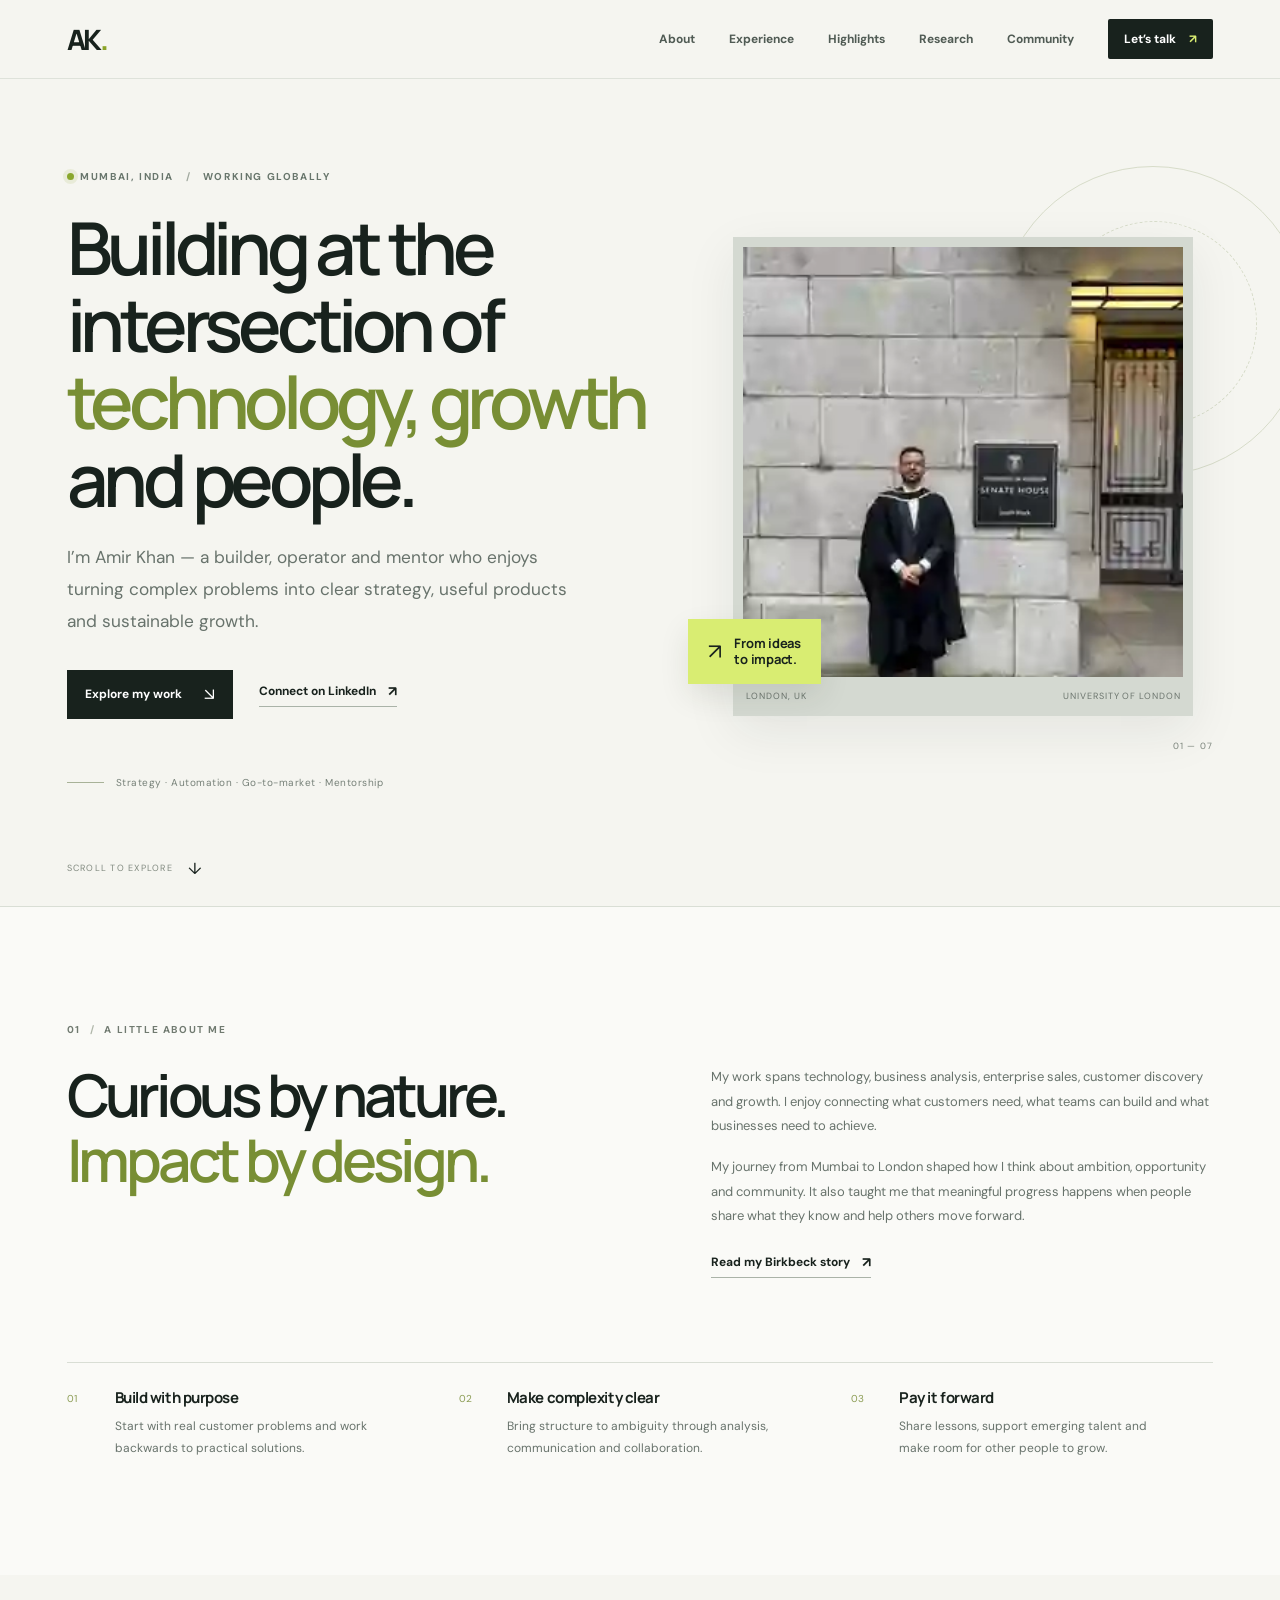
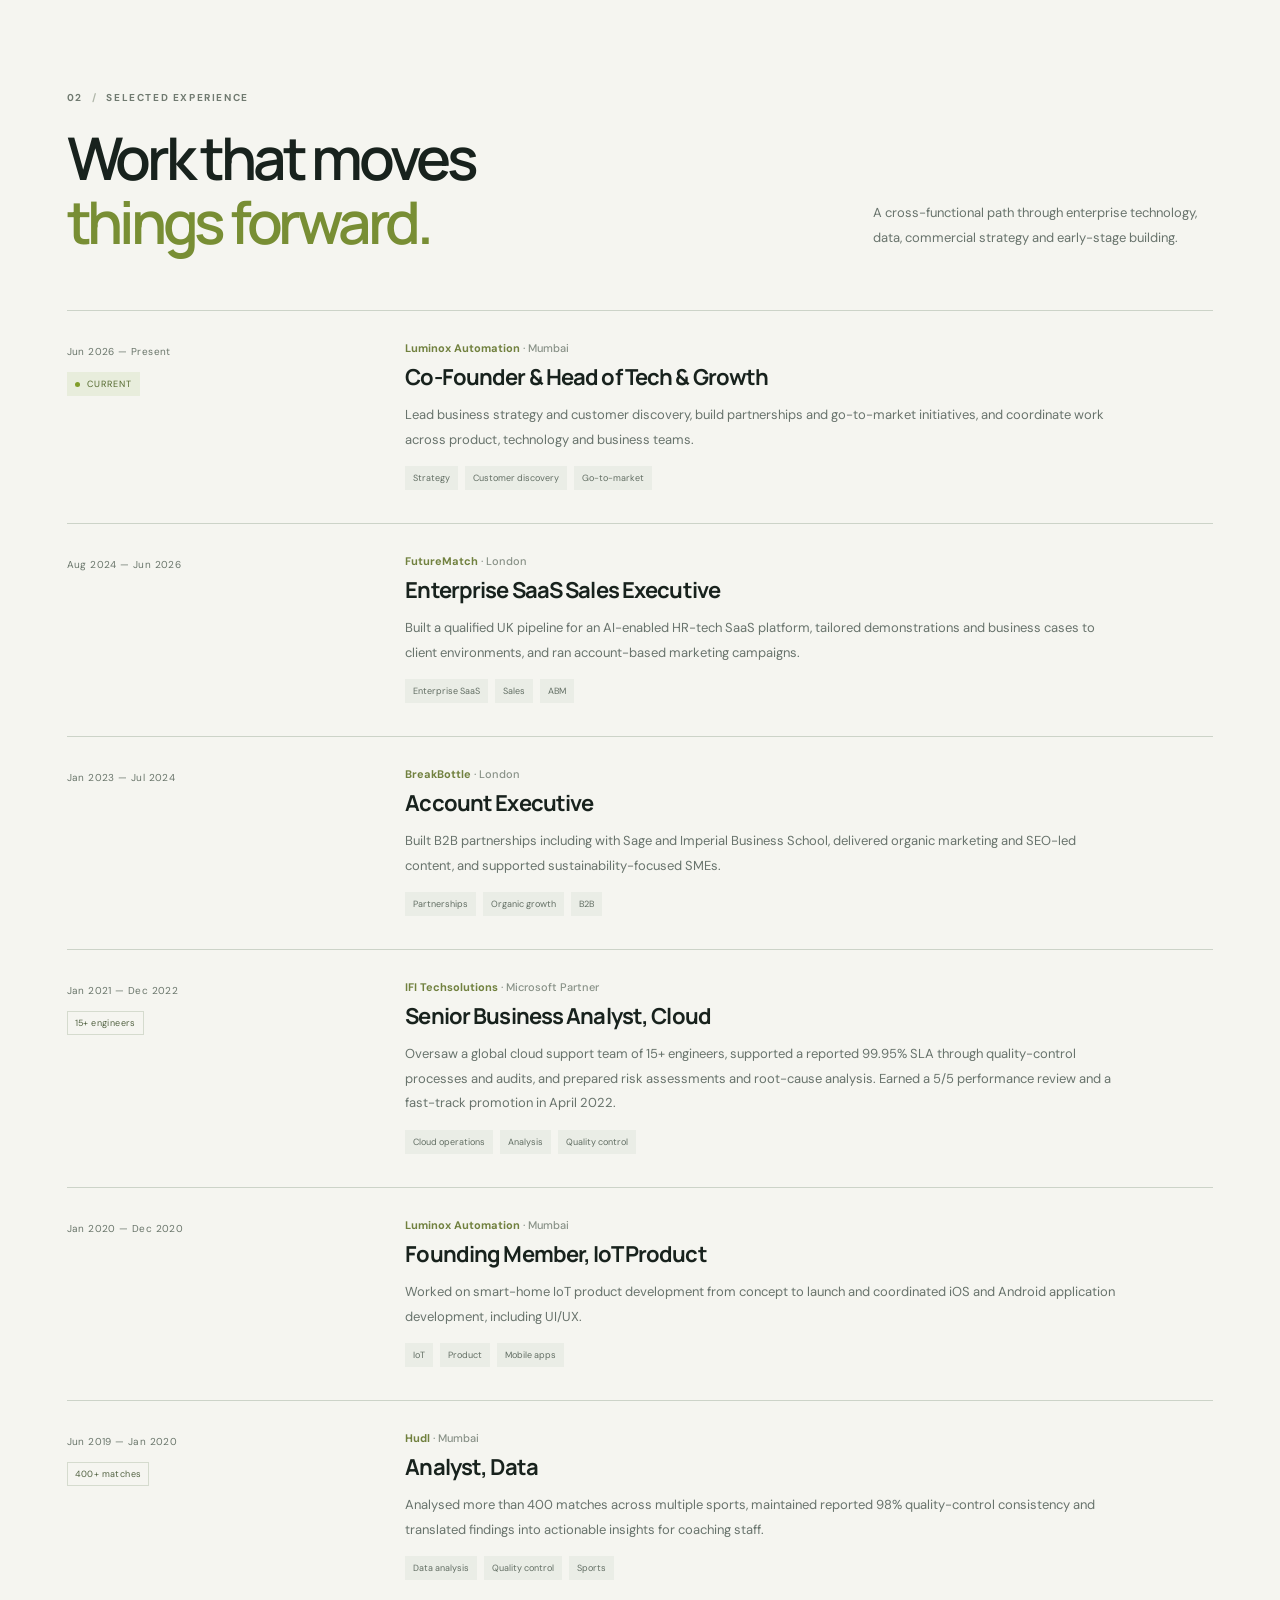
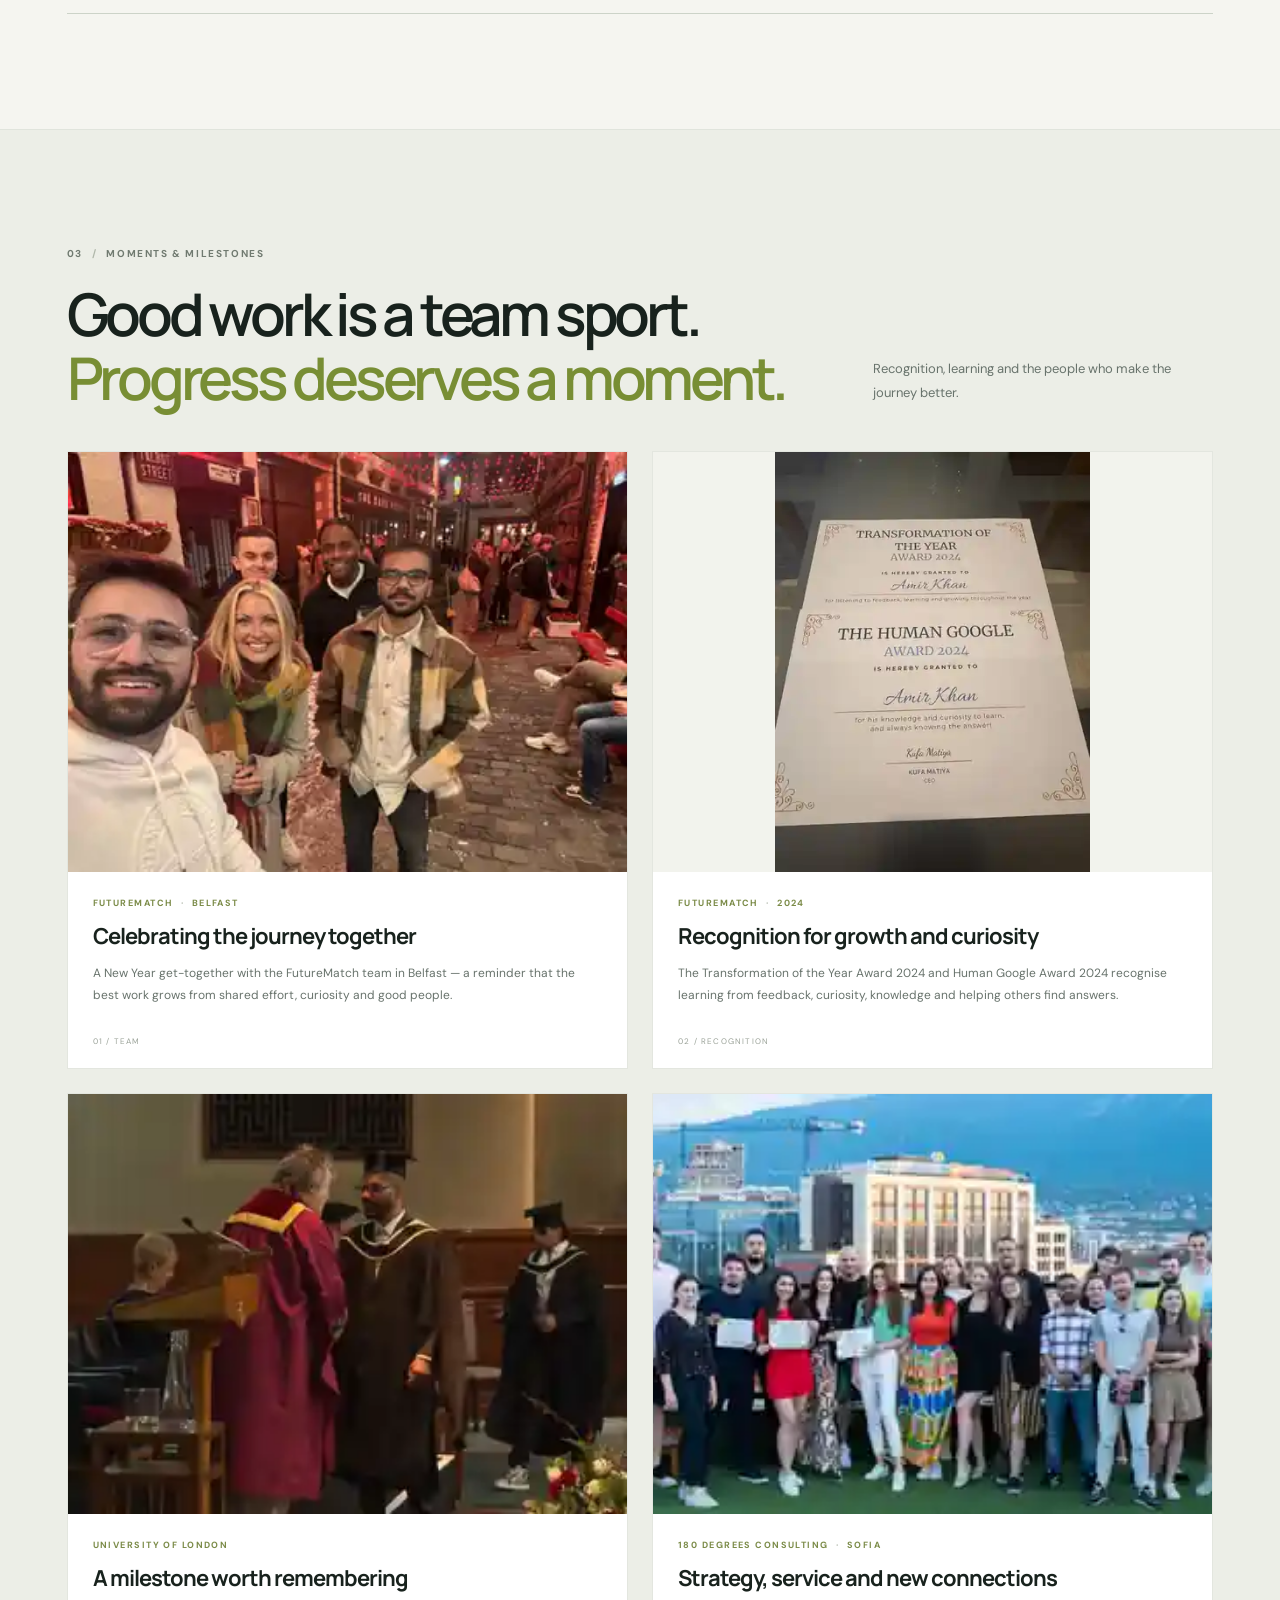
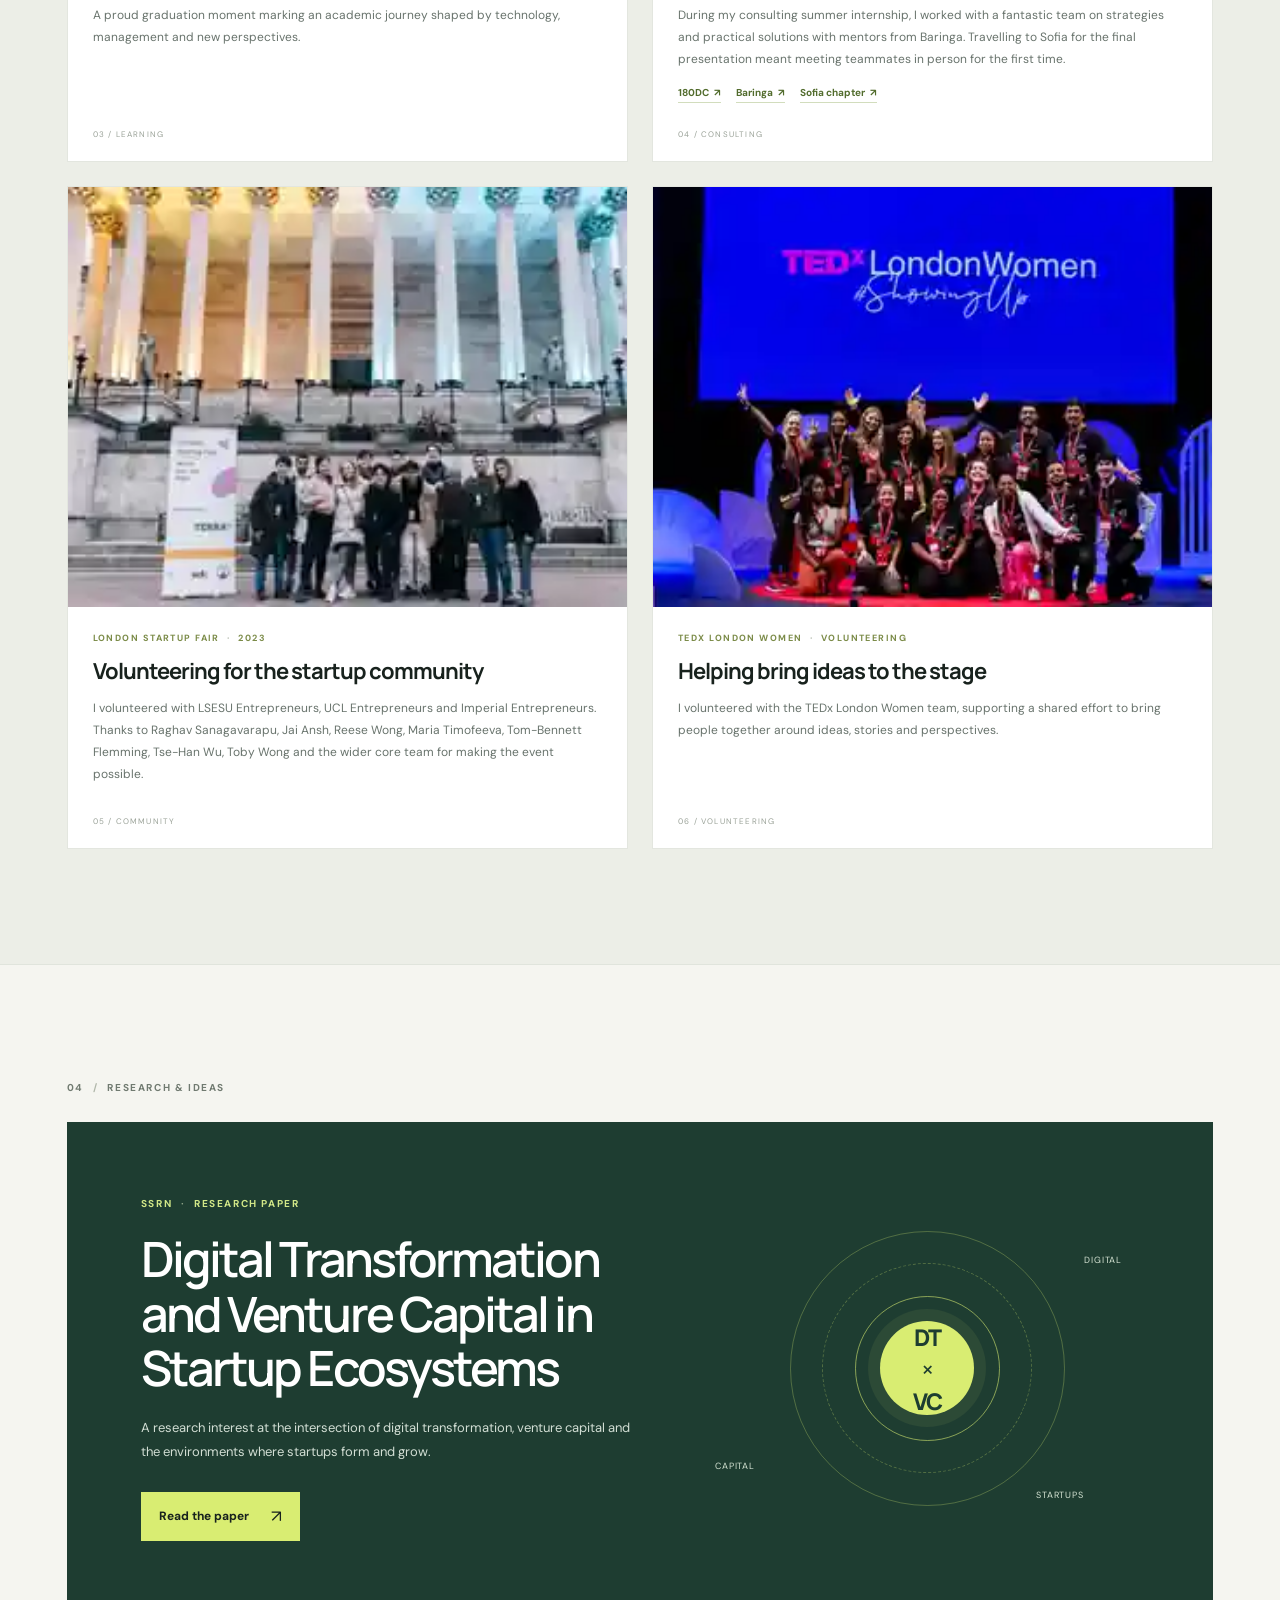
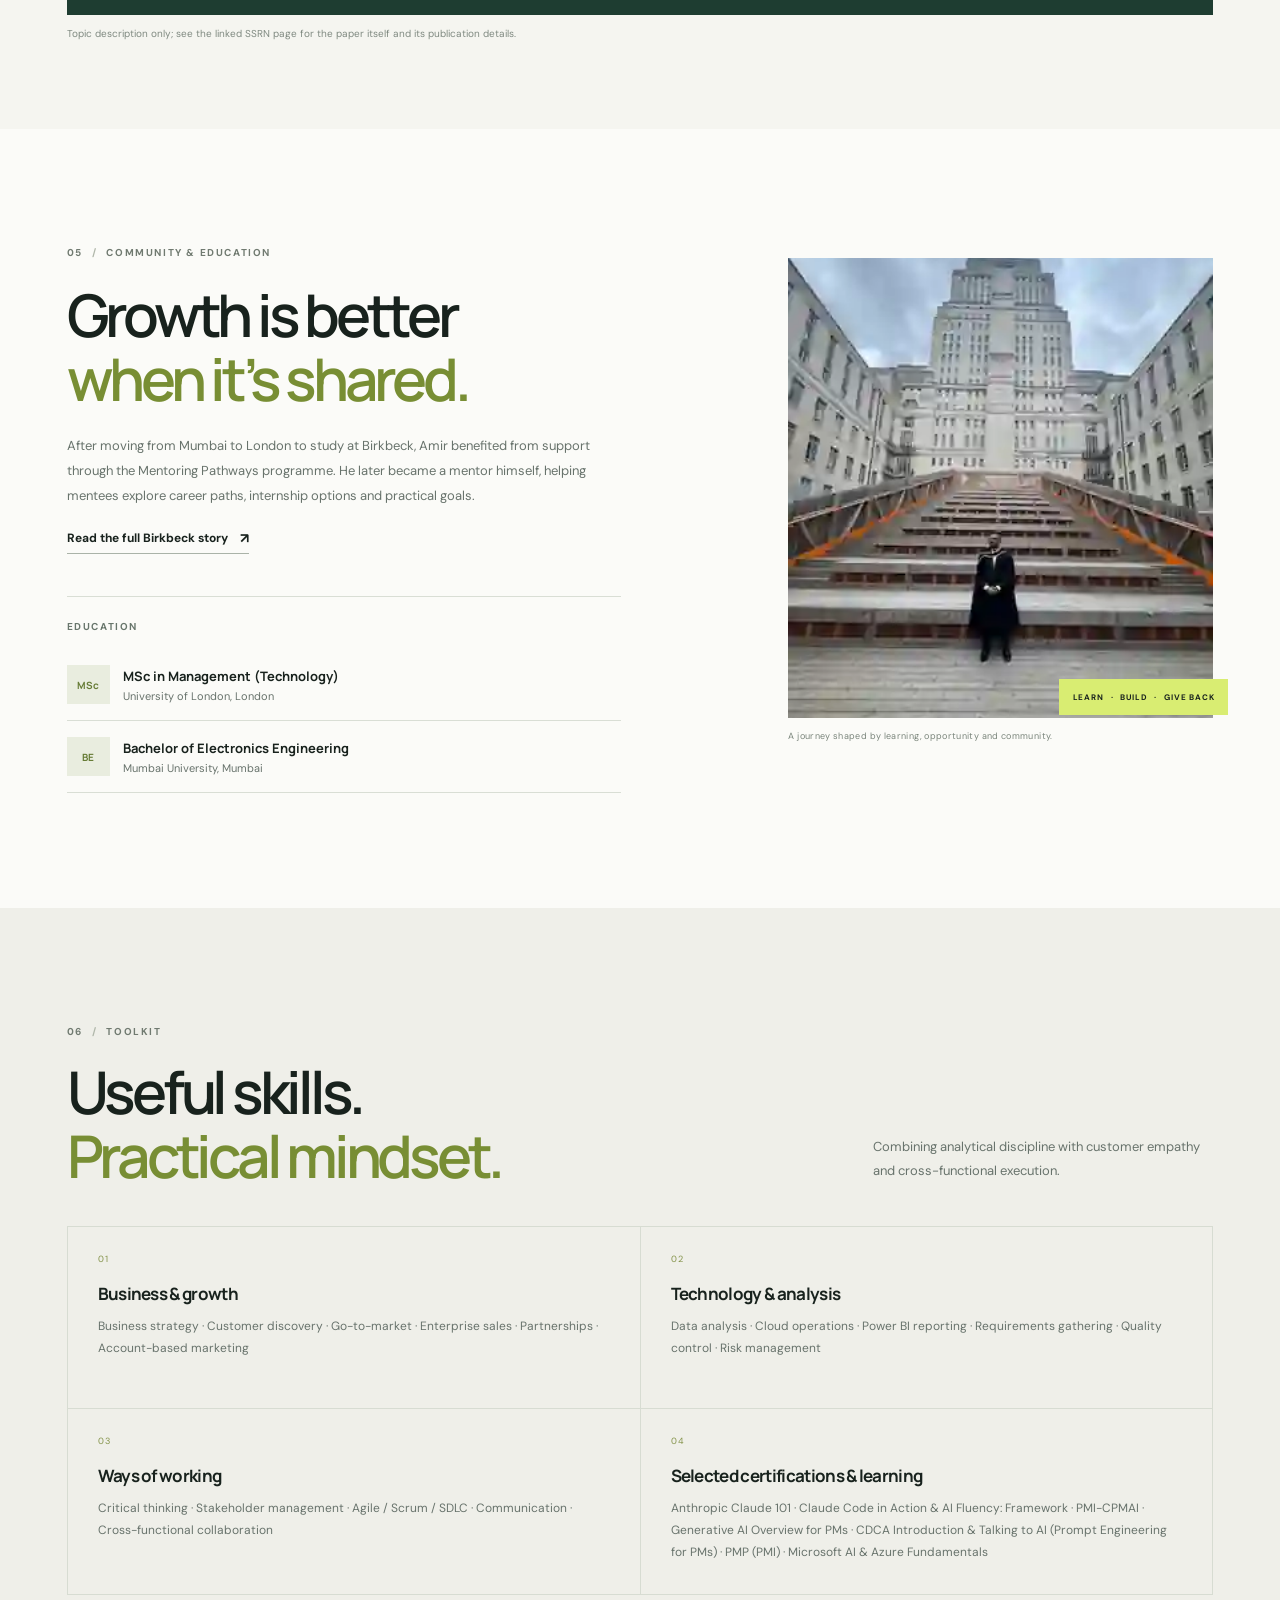
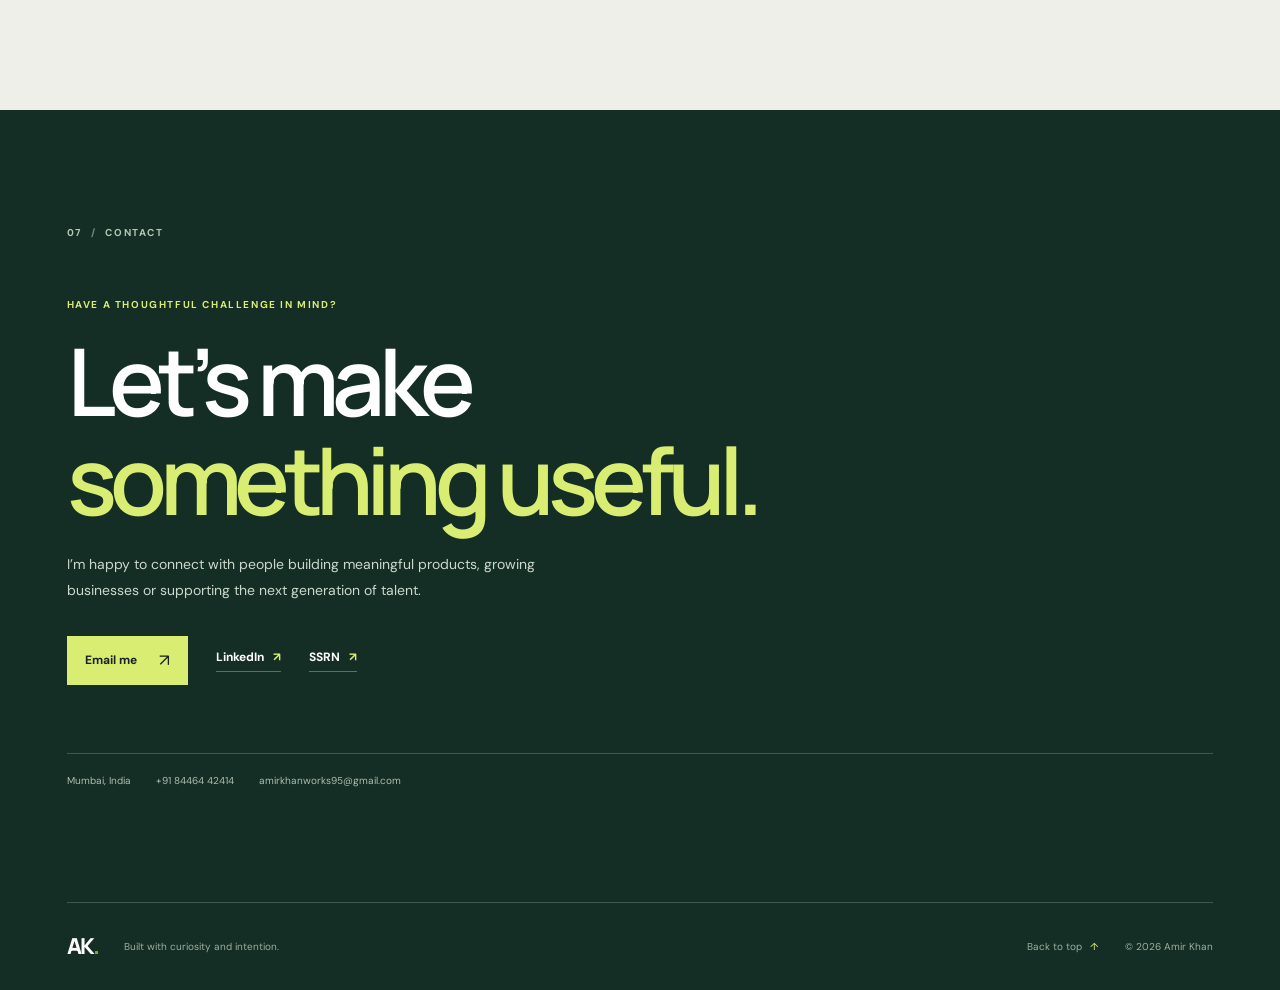
==== commit c0dda04b: "Polish highlights grid alignment and image quality" ====
--- a/index.html
+++ b/index.html
@@ -3,8 +3,7 @@
 <head>
   <meta charset="utf-8">
   <meta name="viewport" content="width=device-width, initial-scale=1">
-  <meta name="theme-color" content="#f5f5f0">
-  <meta name="description" content="Amir Khan is a builder, operator and mentor working across technology, business growth, SaaS, startup ecosystems and mentorship.">
+  <meta name="theme-color" content="#f5f5f0"><meta name="description" content="Amir Khan is a builder, operator and mentor working across technology, business growth, SaaS, startup ecosystems and mentorship.">
   <meta property="og:type" content="website">
   <meta property="og:title" content="Amir Khan — Builder, Operator, Mentor">
   <meta property="og:description" content="Technology, business growth, startup ecosystems and giving back.">
@@ -121,13 +120,13 @@
           <p>Recognition, learning and the people who make the journey better.</p>
         </div>
         <div class="highlight-grid">
-          <article class="highlight-card highlight-feature">
+          <article class="highlight-card">
             <a class="highlight-image" href="assets/futurematch-celebration.webp" target="_blank" rel="noopener noreferrer" aria-label="View FutureMatch celebration photograph"><img src="assets/futurematch-celebration.webp" alt="FutureMatch colleagues celebrating together in Belfast" width="480" height="360" loading="lazy"></a>
             <div class="highlight-body"><p class="eyebrow">FutureMatch <span>·</span> Belfast</p><h3>Celebrating the journey together</h3><p>A New Year get-together with the FutureMatch team in Belfast — a reminder that the best work grows from shared effort, curiosity and good people.</p><span class="card-index">01 / TEAM</span></div>
           </article>
           <article class="highlight-card">
-            <a class="highlight-image" href="assets/futurematch-awards.webp" target="_blank" rel="noopener noreferrer" aria-label="View FutureMatch award photograph"><img src="assets/futurematch-awards.webp" alt="Transformation of the Year and Human Google awards presented to Amir Khan in 2024" width="360" height="480" loading="lazy"></a>
-            <div class="highlight-body"><p class="eyebrow">FutureMatch <span>·</span> 2024</p><h3>Recognition for growth and curiosity</h3><p>The Transformation of the Year Award and the Human Google Award — recognising learning from feedback, curiosity, knowledge and helping others find answers.</p><span class="card-index">02 / RECOGNITION</span></div>
+            <a class="highlight-image highlight-image-awards" href="assets/futurematch-awards.webp" target="_blank" rel="noopener noreferrer" aria-label="View FutureMatch award photograph"><img src="assets/futurematch-awards.webp" alt="Transformation of the Year and Human Google awards presented to Amir Khan in 2024" width="360" height="480" loading="lazy"></a>
+            <div class="highlight-body"><p class="eyebrow">FutureMatch <span>·</span> 2024</p><h3>Recognition for growth and curiosity</h3><p>The Transformation of the Year Award 2024 and Human Google Award 2024 recognise learning from feedback, curiosity, knowledge and helping others find answers.</p><span class="card-index">02 / RECOGNITION</span></div>
           </article>
           <article class="highlight-card">
             <a class="highlight-image" href="assets/university-of-london-graduation.webp" target="_blank" rel="noopener noreferrer" aria-label="View University of London graduation photograph"><img src="assets/university-of-london-graduation.webp" alt="Amir Khan receiving his degree at a University of London graduation ceremony" width="480" height="320" loading="lazy"></a>
--- a/styles.css
+++ b/styles.css
@@ -104,23 +104,19 @@
 .skill-chips span{font-size:9px;color:#626e63;background:#eaede6;padding:6px 8px}
 .section-highlights{background:var(--paper-deep);border-top:1px solid #e0e4dc;border-bottom:1px solid #e0e4dc}
 .section-highlights .section-heading{margin-bottom:40px}
-.highlight-grid{display:grid;grid-template-columns:repeat(2,minmax(0,1fr));gap:18px}
+.highlight-grid{display:grid;grid-template-columns:repeat(2,minmax(0,1fr));gap:24px}
 .highlight-card{min-width:0;background:var(--white);border:1px solid #e3e6df;display:flex;flex-direction:column}
-.highlight-card.highlight-feature{grid-column:span 2;display:grid;grid-template-columns:1.12fr .88fr}
-.highlight-image{display:block;overflow:hidden;background:#dfe4dd;aspect-ratio:1.6 / 1}
-.highlight-feature .highlight-image{height:100%;min-height:300px;aspect-ratio:auto}
-.highlight-image img{width:100%;height:100%;object-fit:cover;transition:transform .4s ease}
-.highlight-image:hover img{transform:scale(1.025)}
-.highlight-card:nth-child(2) .highlight-image{aspect-ratio:1 / .83}
-.highlight-card:nth-child(3) .highlight-image{aspect-ratio:1.6 / 1}
-.highlight-card:nth-child(4) .highlight-image{aspect-ratio:1.6 / 1}
-.highlight-card:nth-child(5) .highlight-image{aspect-ratio:1.4 / 1}
+.highlight-image{display:block;width:100%;aspect-ratio:4 / 3;overflow:hidden;background:#dfe4dd}
+.highlight-image img{display:block;width:100%;height:100%;object-fit:cover;transition:transform .3s ease}
+.highlight-image-awards{background:#f2f3ed}
+.highlight-image-awards img{object-fit:contain}
+.highlight-image:not(.highlight-image-awards):hover img{transform:scale(1.02)}
 .highlight-body{position:relative;display:flex;flex-direction:column;align-items:flex-start;flex:1;padding:24px 25px 22px}
-.highlight-feature .highlight-body{align-self:center;padding:clamp(25px,4vw,48px)}
 .highlight-body .eyebrow{color:#7b8b48;margin:0 0 12px;font-size:9px}
 .highlight-body .eyebrow span{color:#aab2a3;padding-inline:4px}
-.highlight-body h3{font:700 clamp(18px,2.1vw,23px)/1.28 var(--display);letter-spacing:-.045em;margin:0 0 11px}
+.highlight-body h3{font:700 clamp(18px,2vw,22px)/1.3 var(--display);letter-spacing:-.045em;margin:0 0 11px}
 .highlight-body>p:not(.eyebrow){margin:0 0 16px;font-size:12px;line-height:1.85}
+.card-index{margin-top:auto;padding-top:14px;font-size:8px;letter-spacing:.15em;color:#9aa298}
 .card-index{margin-top:auto;padding-top:14px;font-size:8px;letter-spacing:.15em;color:#9aa298}
 .card-links{display:flex;flex-wrap:wrap;gap:8px 15px;margin:0 0 12px}
 .card-links a{font-size:10px;font-weight:700;color:#526c2d;border-bottom:1px solid #d2ddbd;padding-bottom:3px}
@@ -234,11 +230,7 @@
   .experience-meta{flex-direction:row;justify-content:space-between;align-items:center;gap:10px}
   .experience-content h3{font-size:19px}
   .experience-content>p:not(.company-name){font-size:12px}
-  .highlight-grid{grid-template-columns:1fr;gap:15px}
-  .highlight-card.highlight-feature{grid-column:auto;display:flex}
-  .highlight-feature .highlight-image{height:auto;min-height:0;aspect-ratio:1.6/1}
-  .highlight-feature .highlight-body{padding:24px}
-  .highlight-image{aspect-ratio:1.55/1!important}
+  .highlight-grid{grid-template-columns:minmax(0,1fr);gap:16px}
   .highlight-body{padding:23px 22px 21px}
   .highlight-body h3{font-size:20px}
   .highlight-body>p:not(.eyebrow){font-size:12px}
